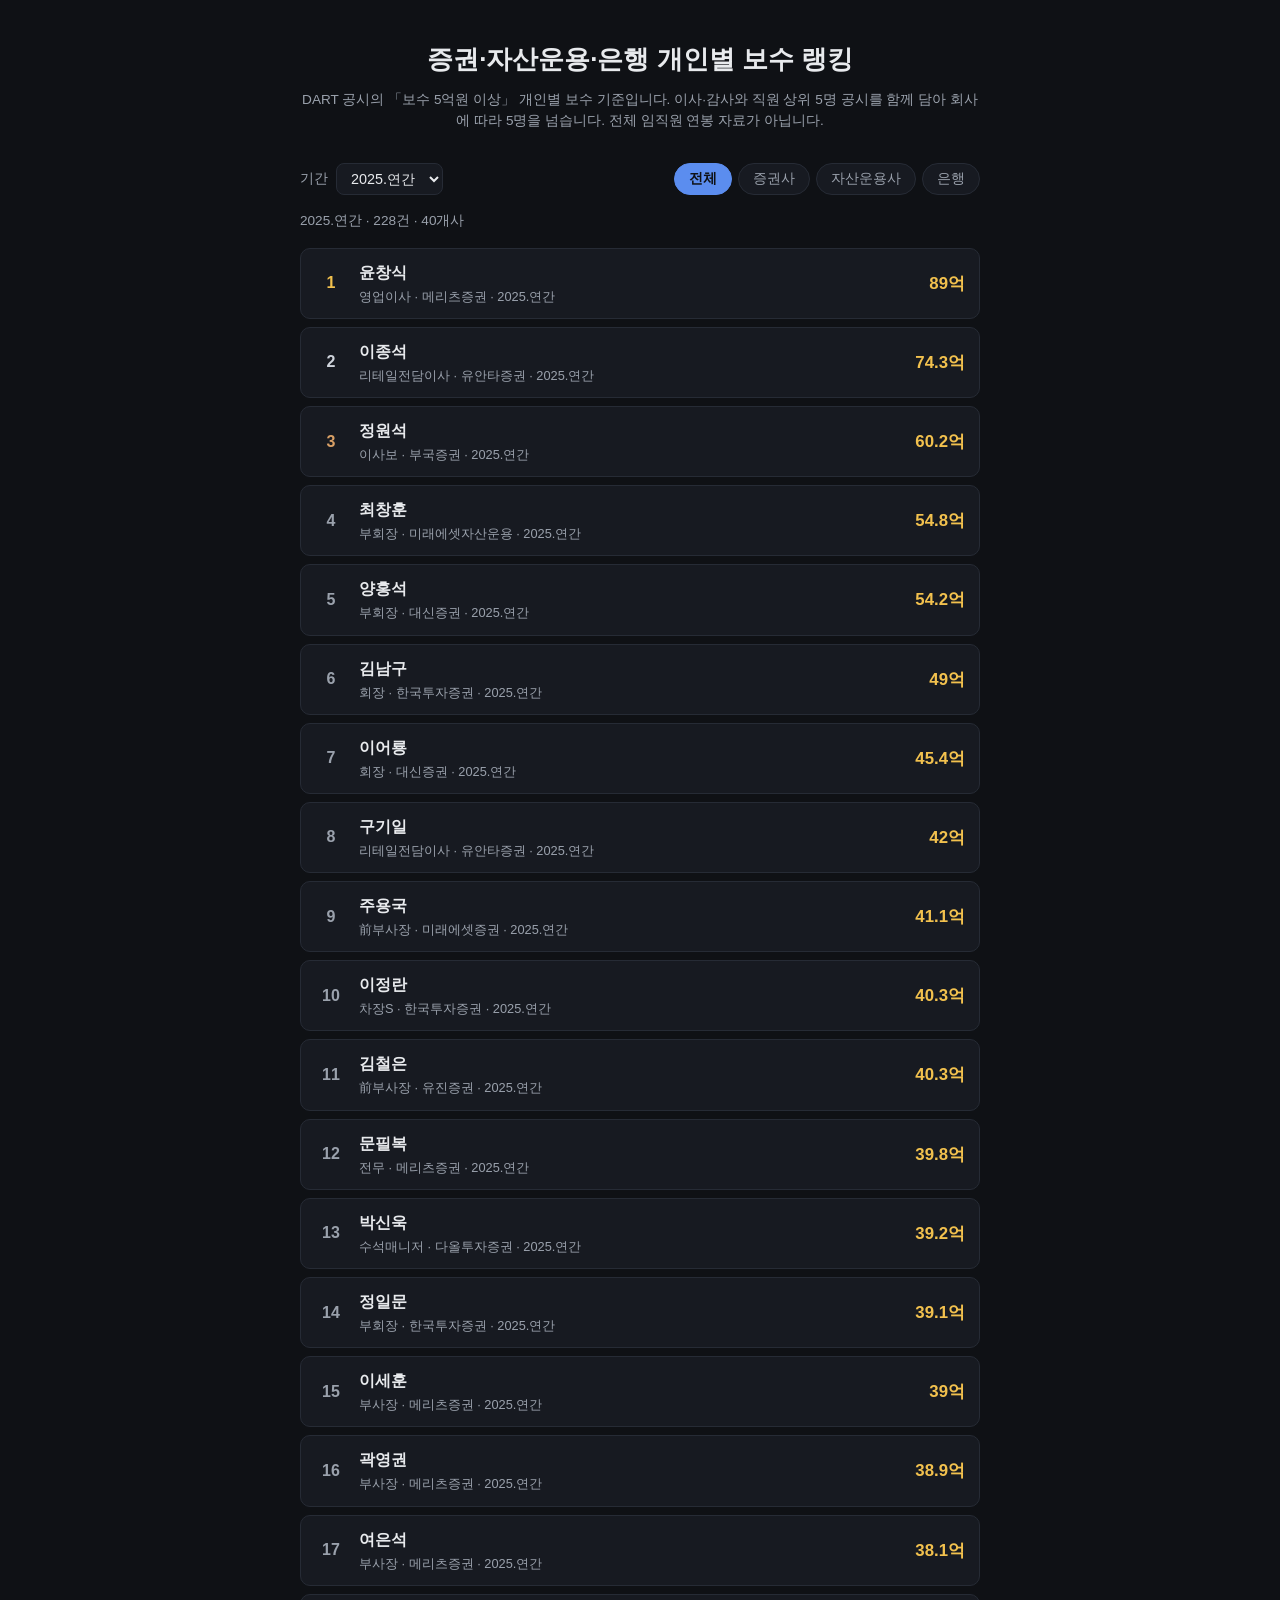
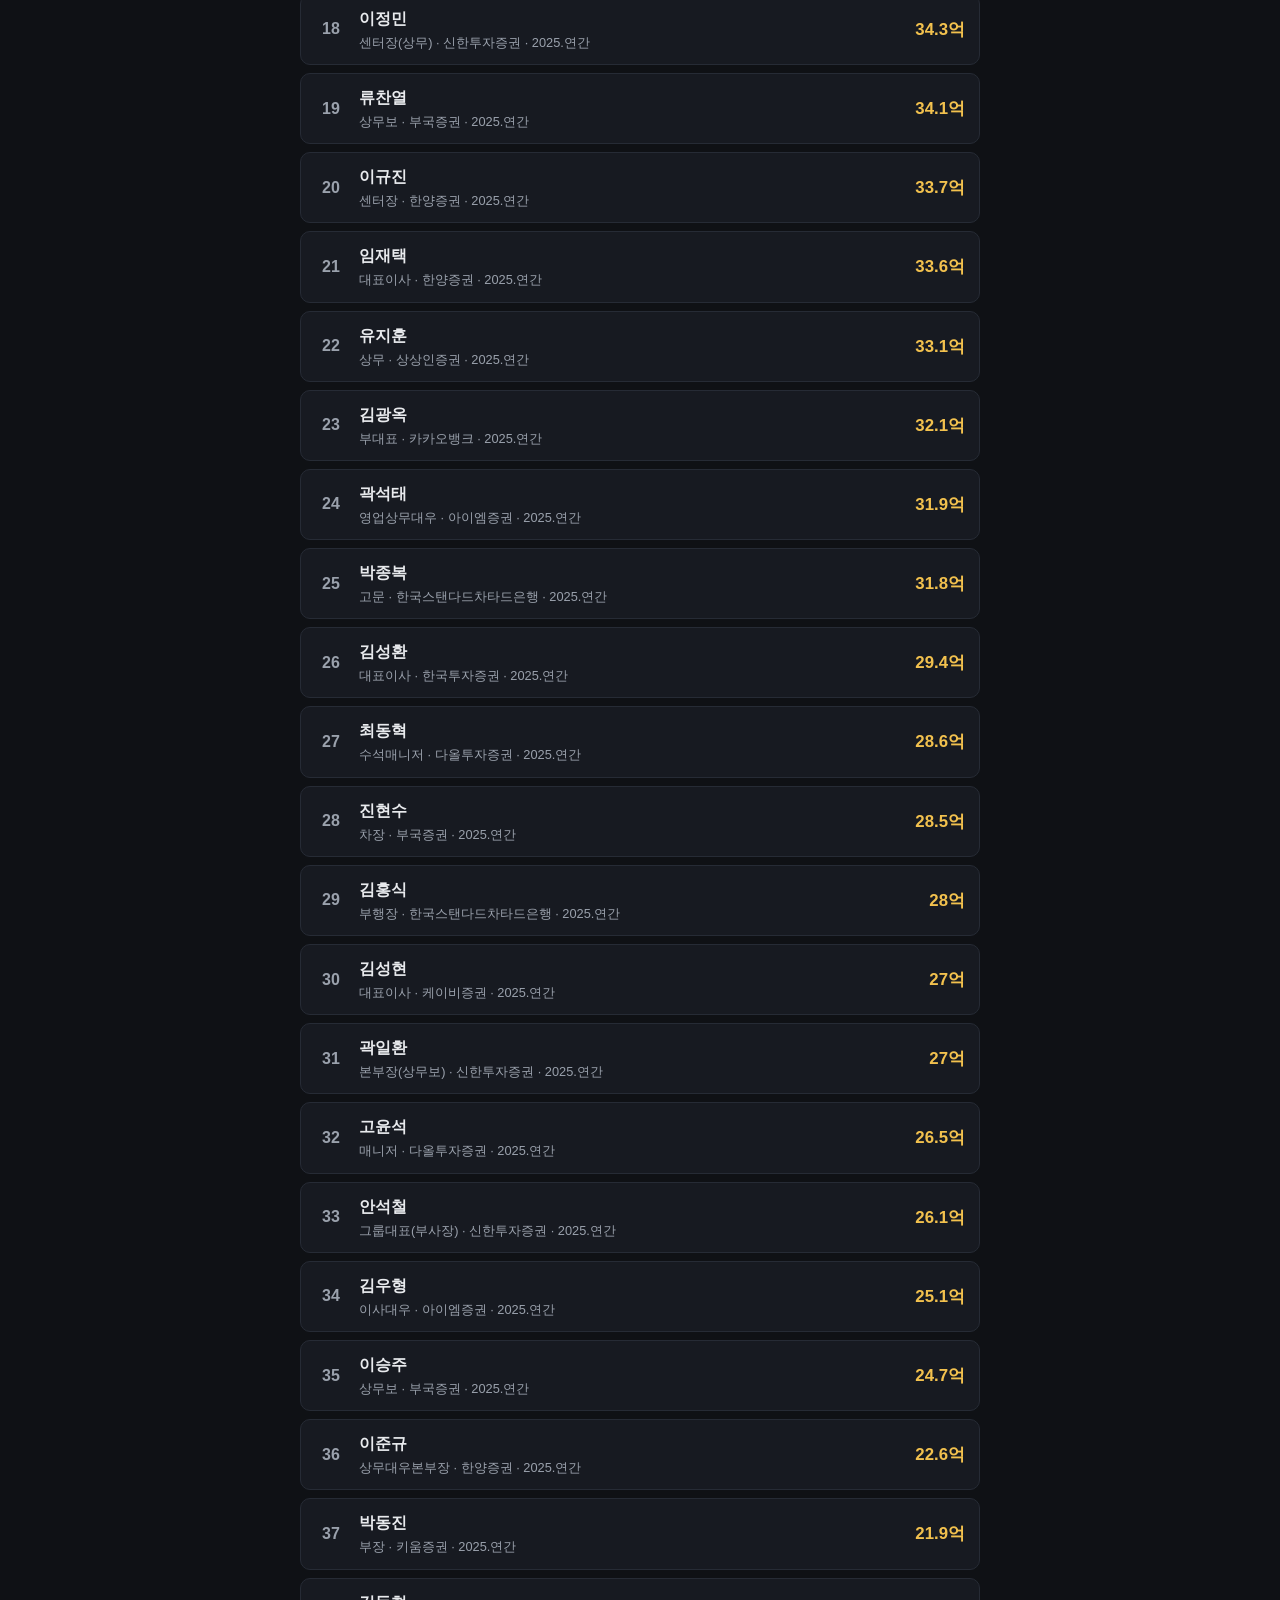
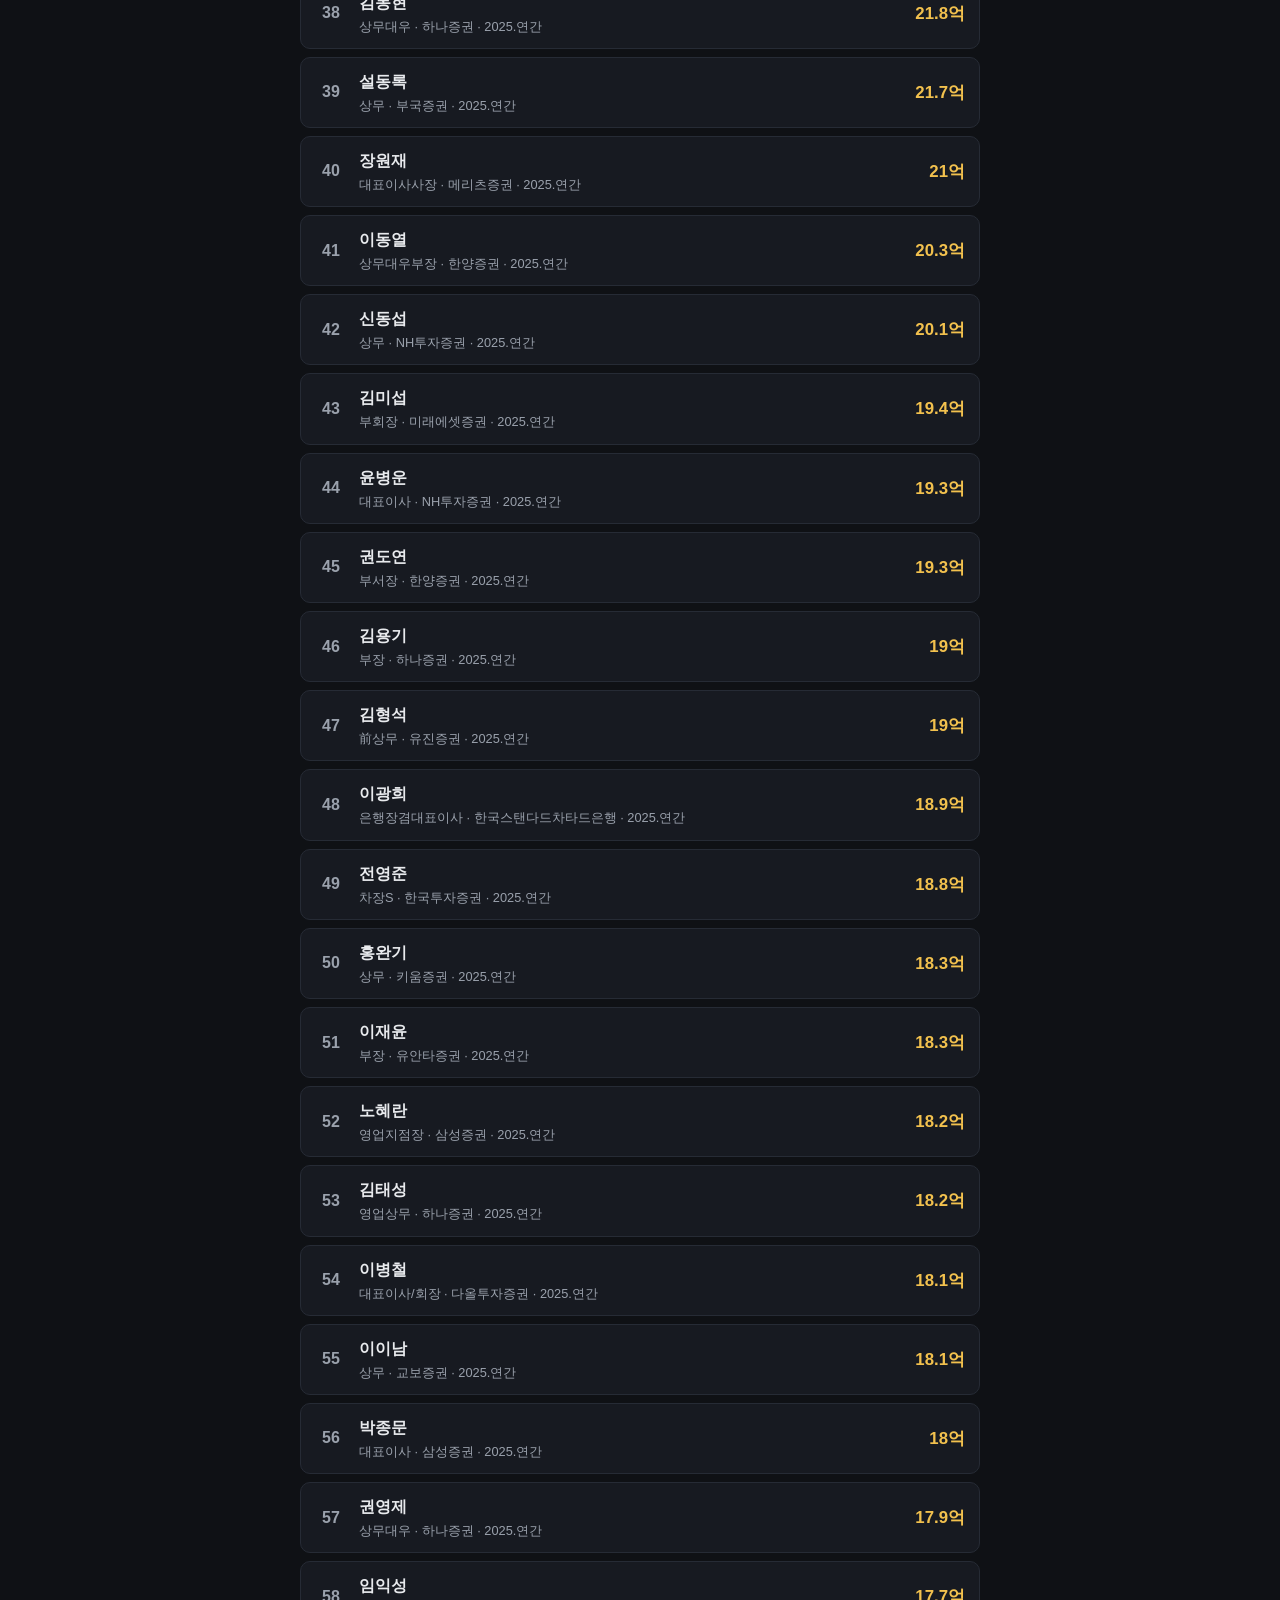
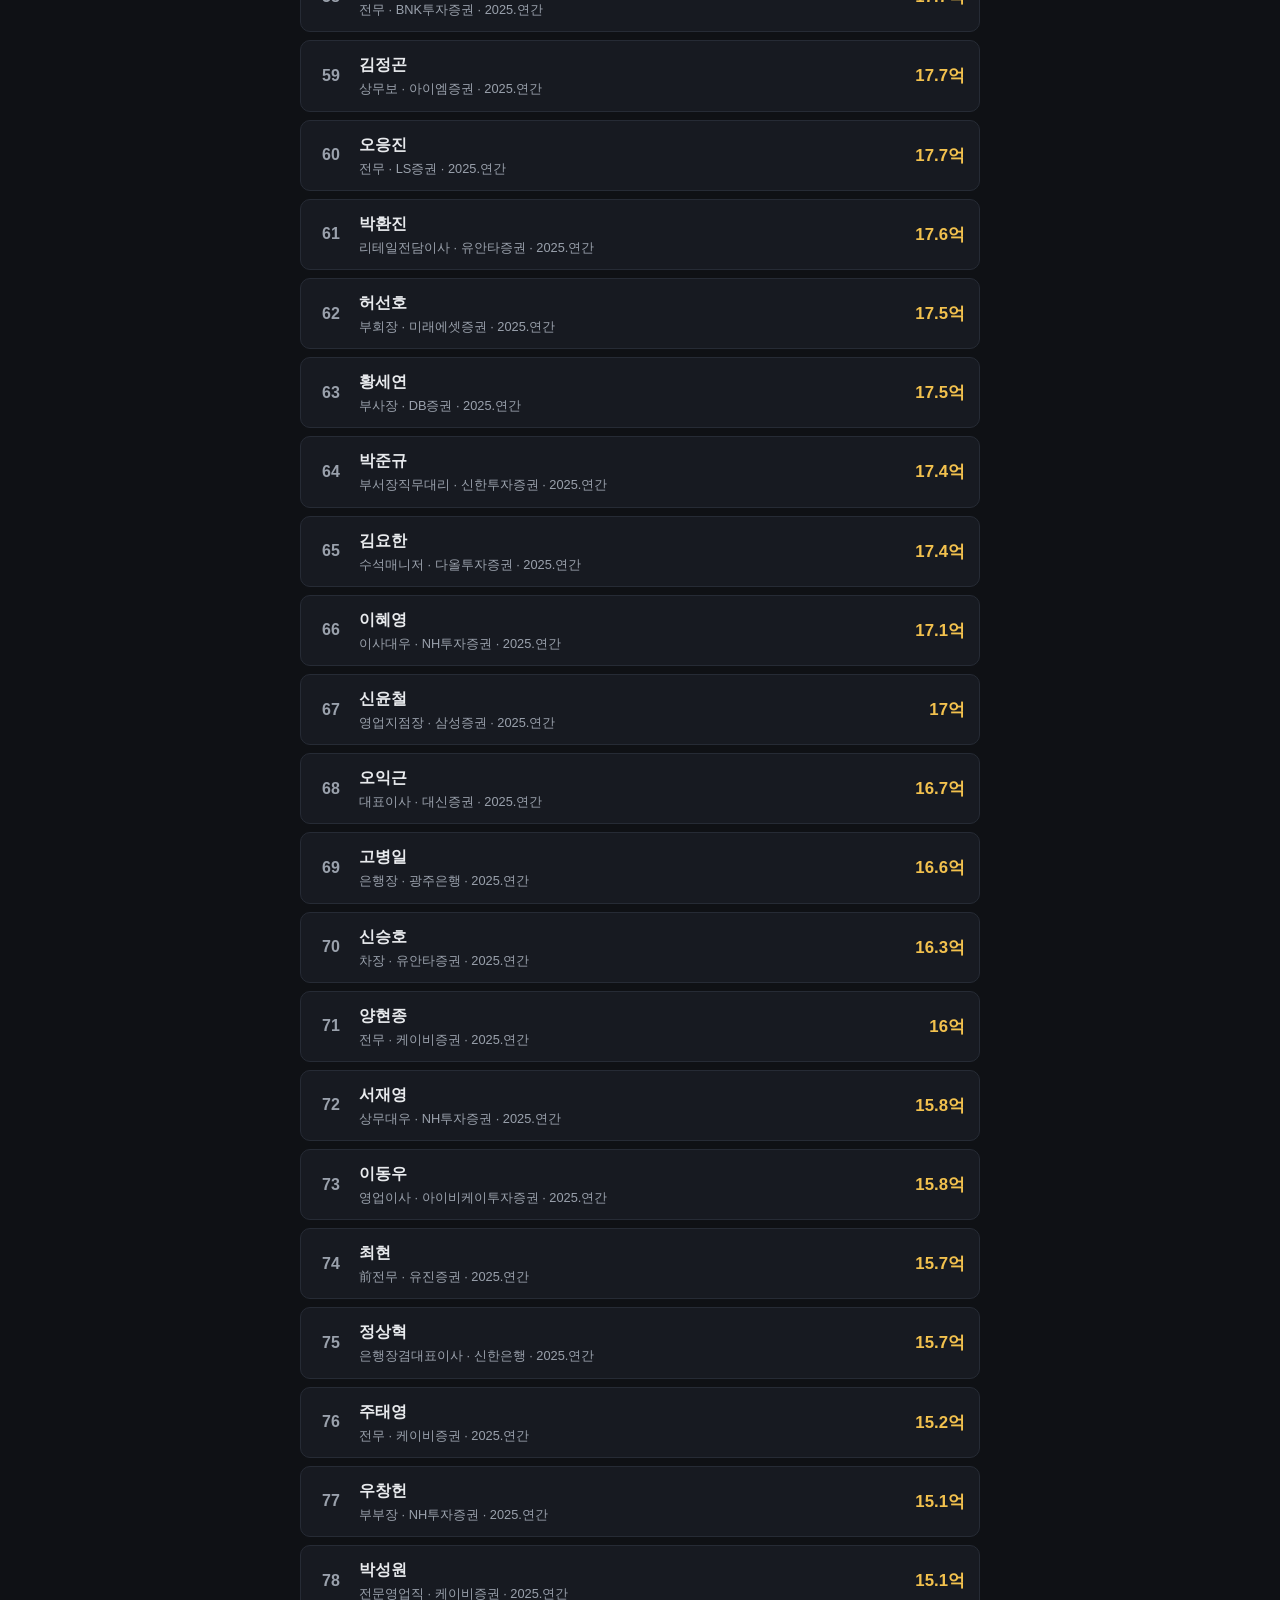
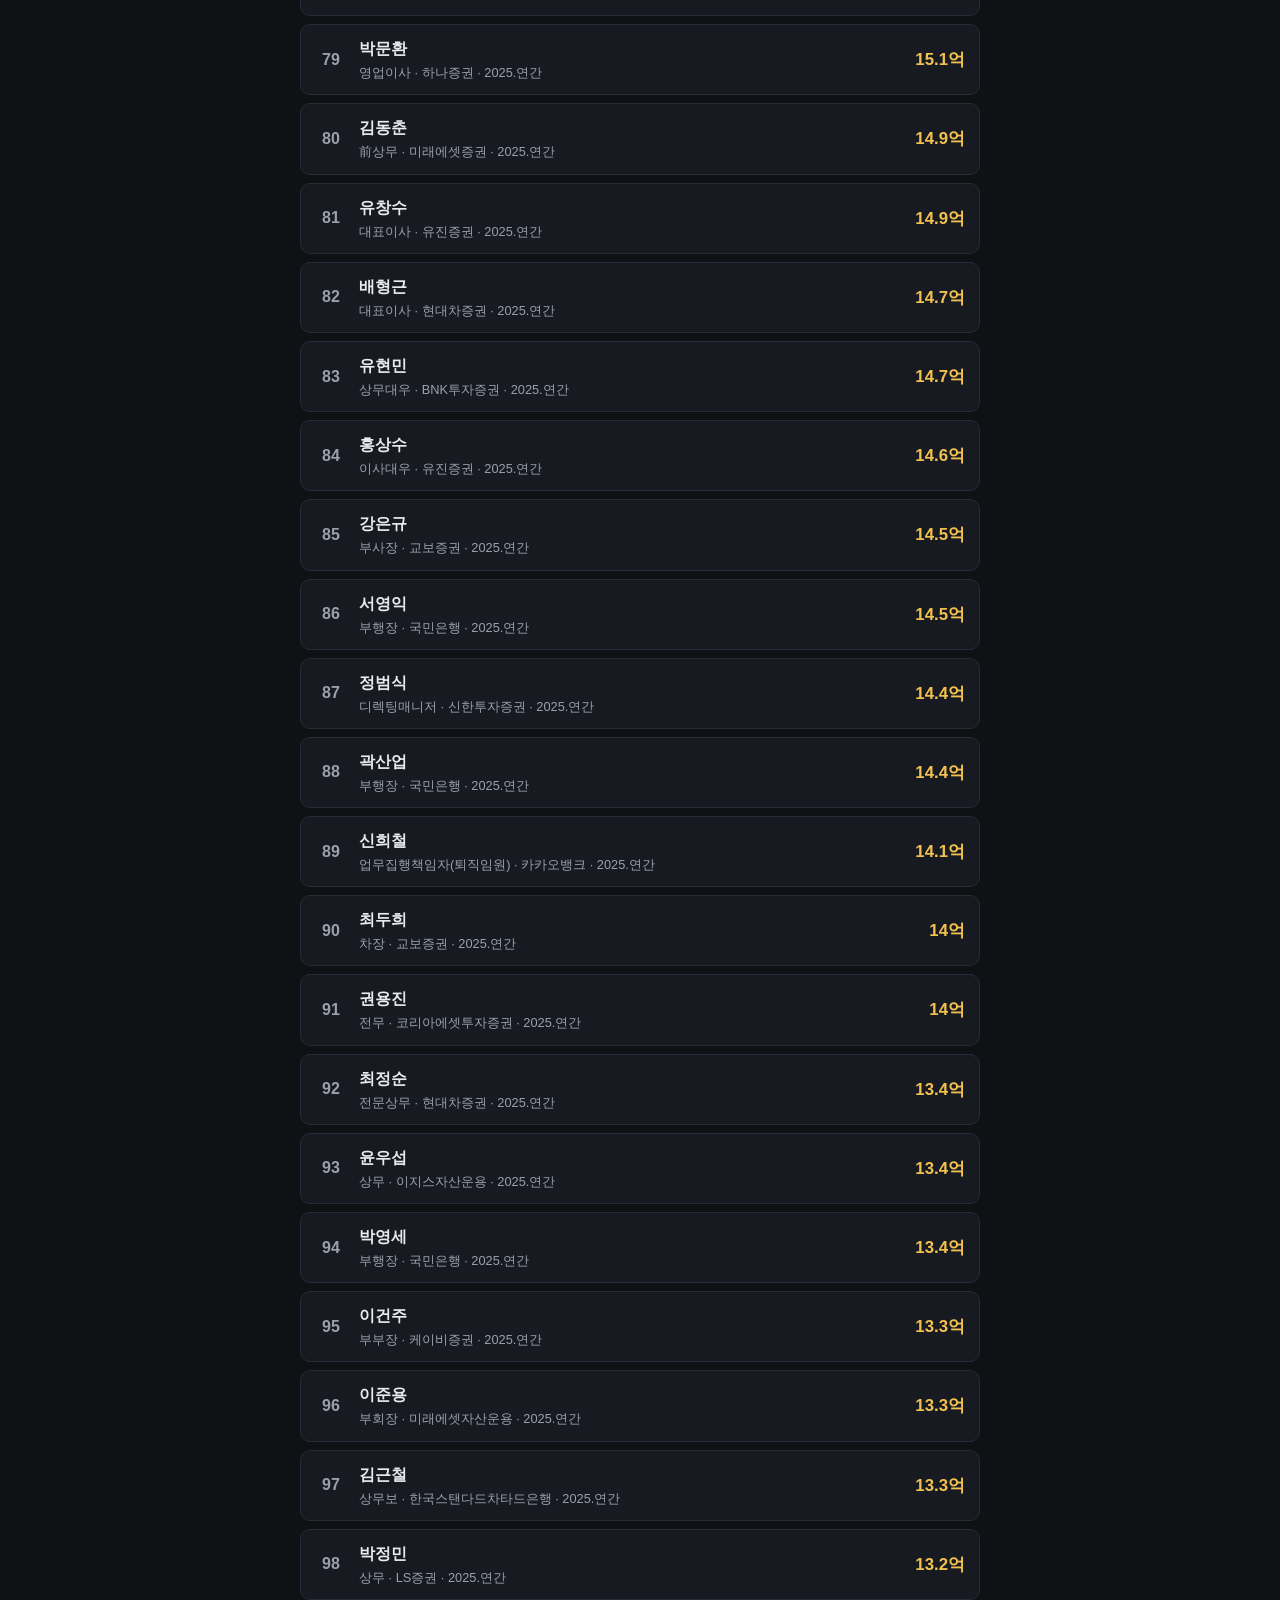
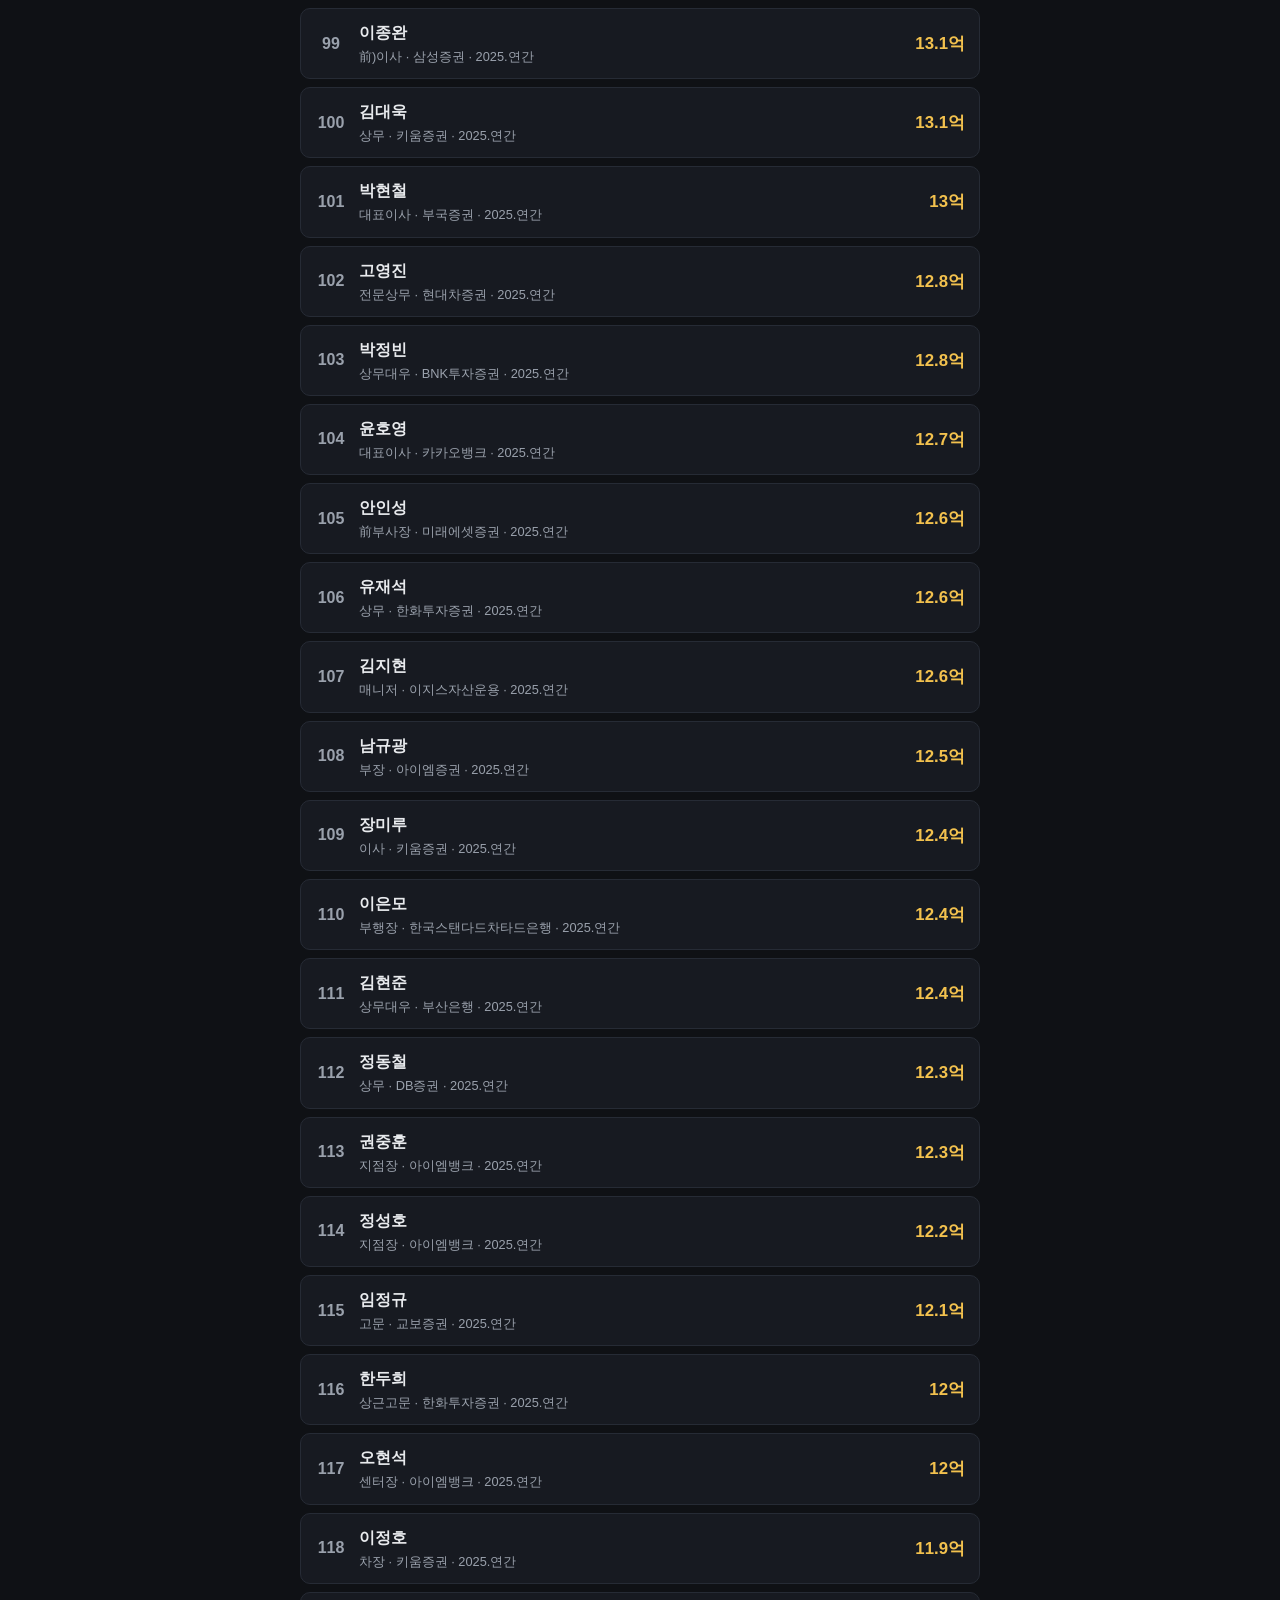
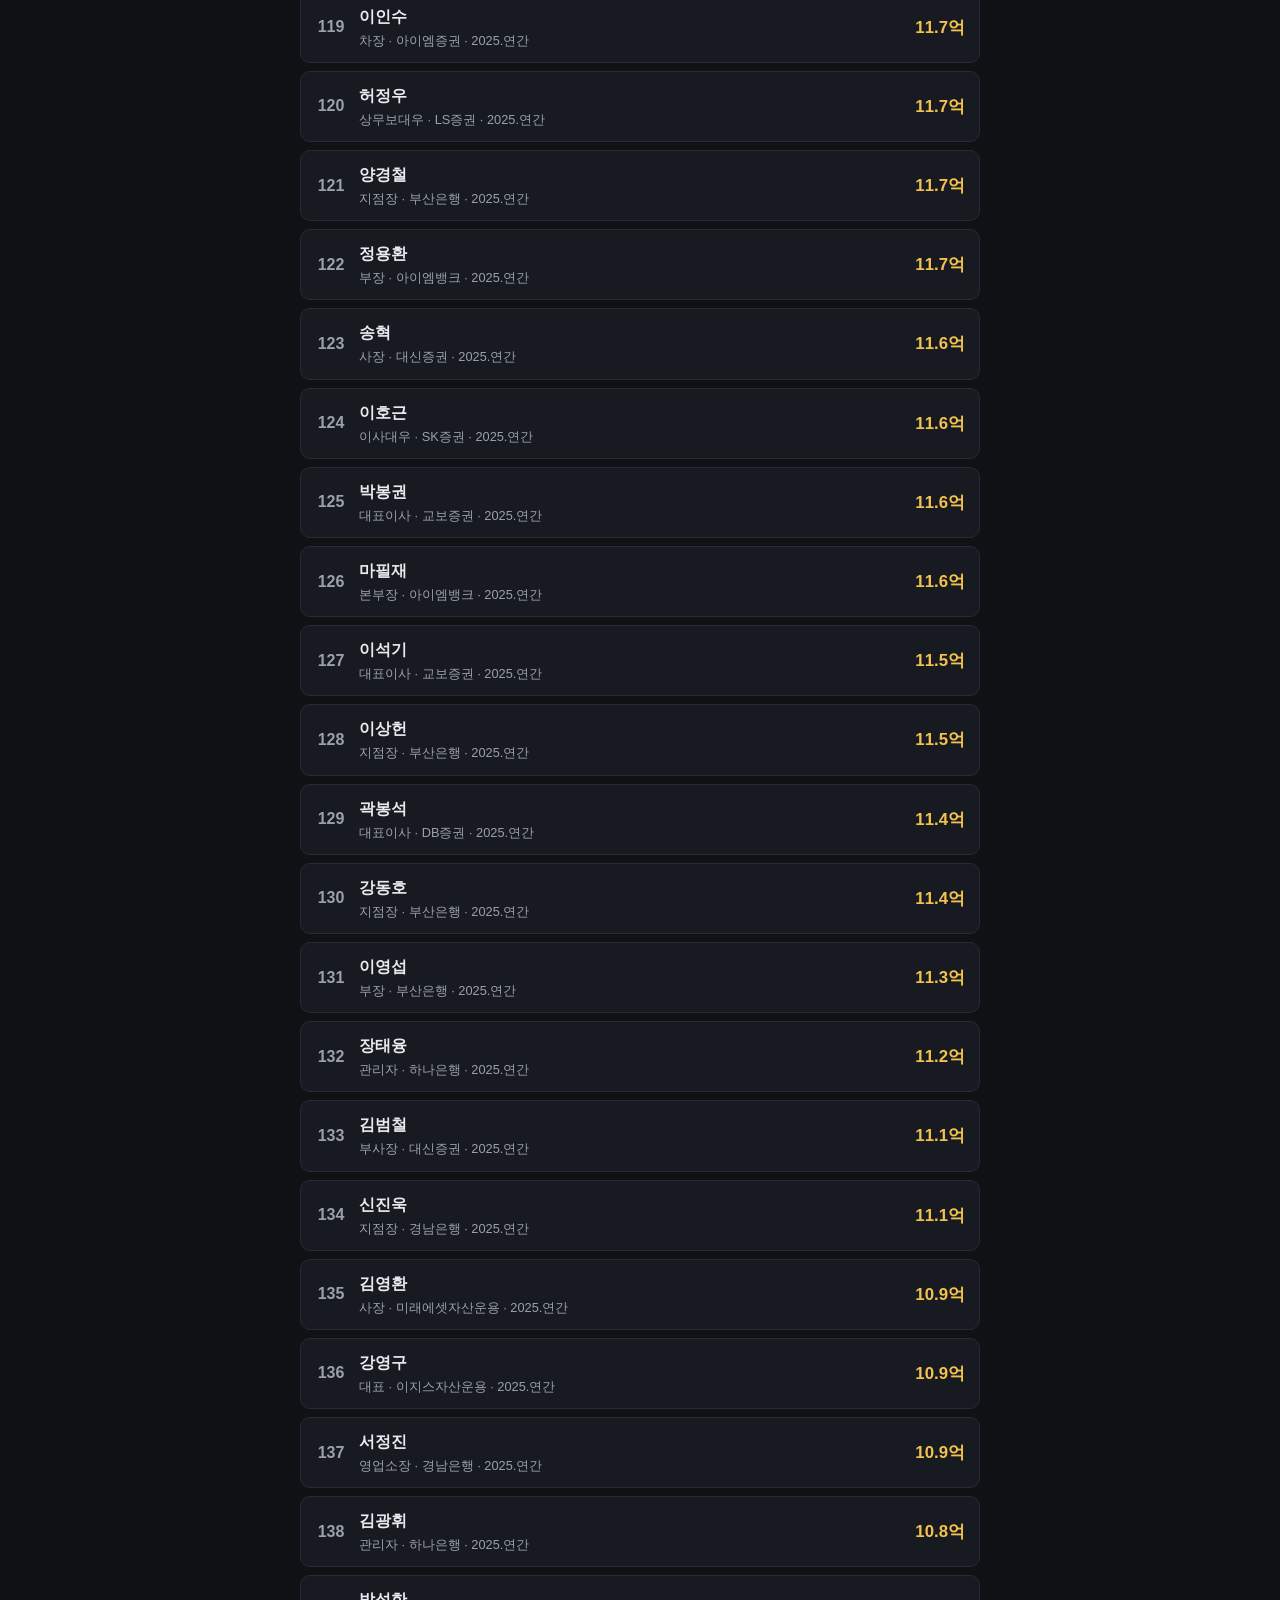
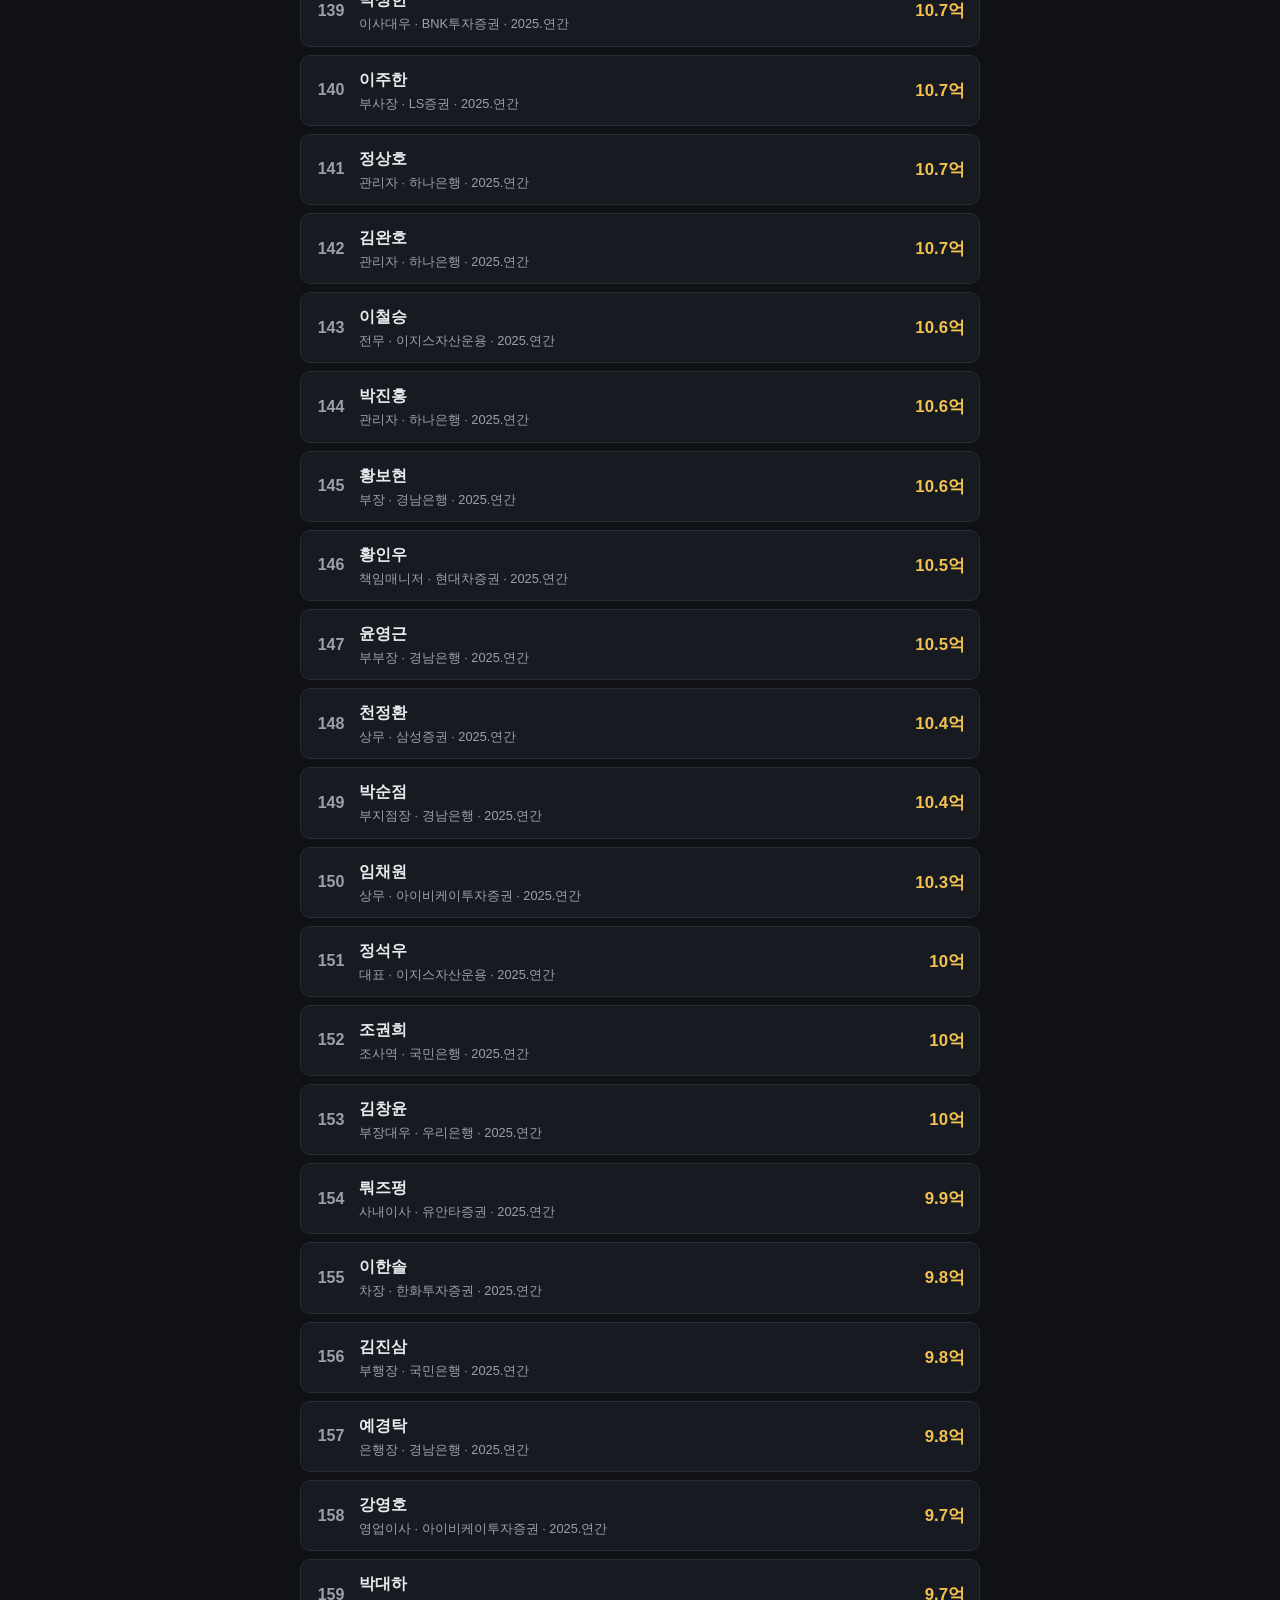
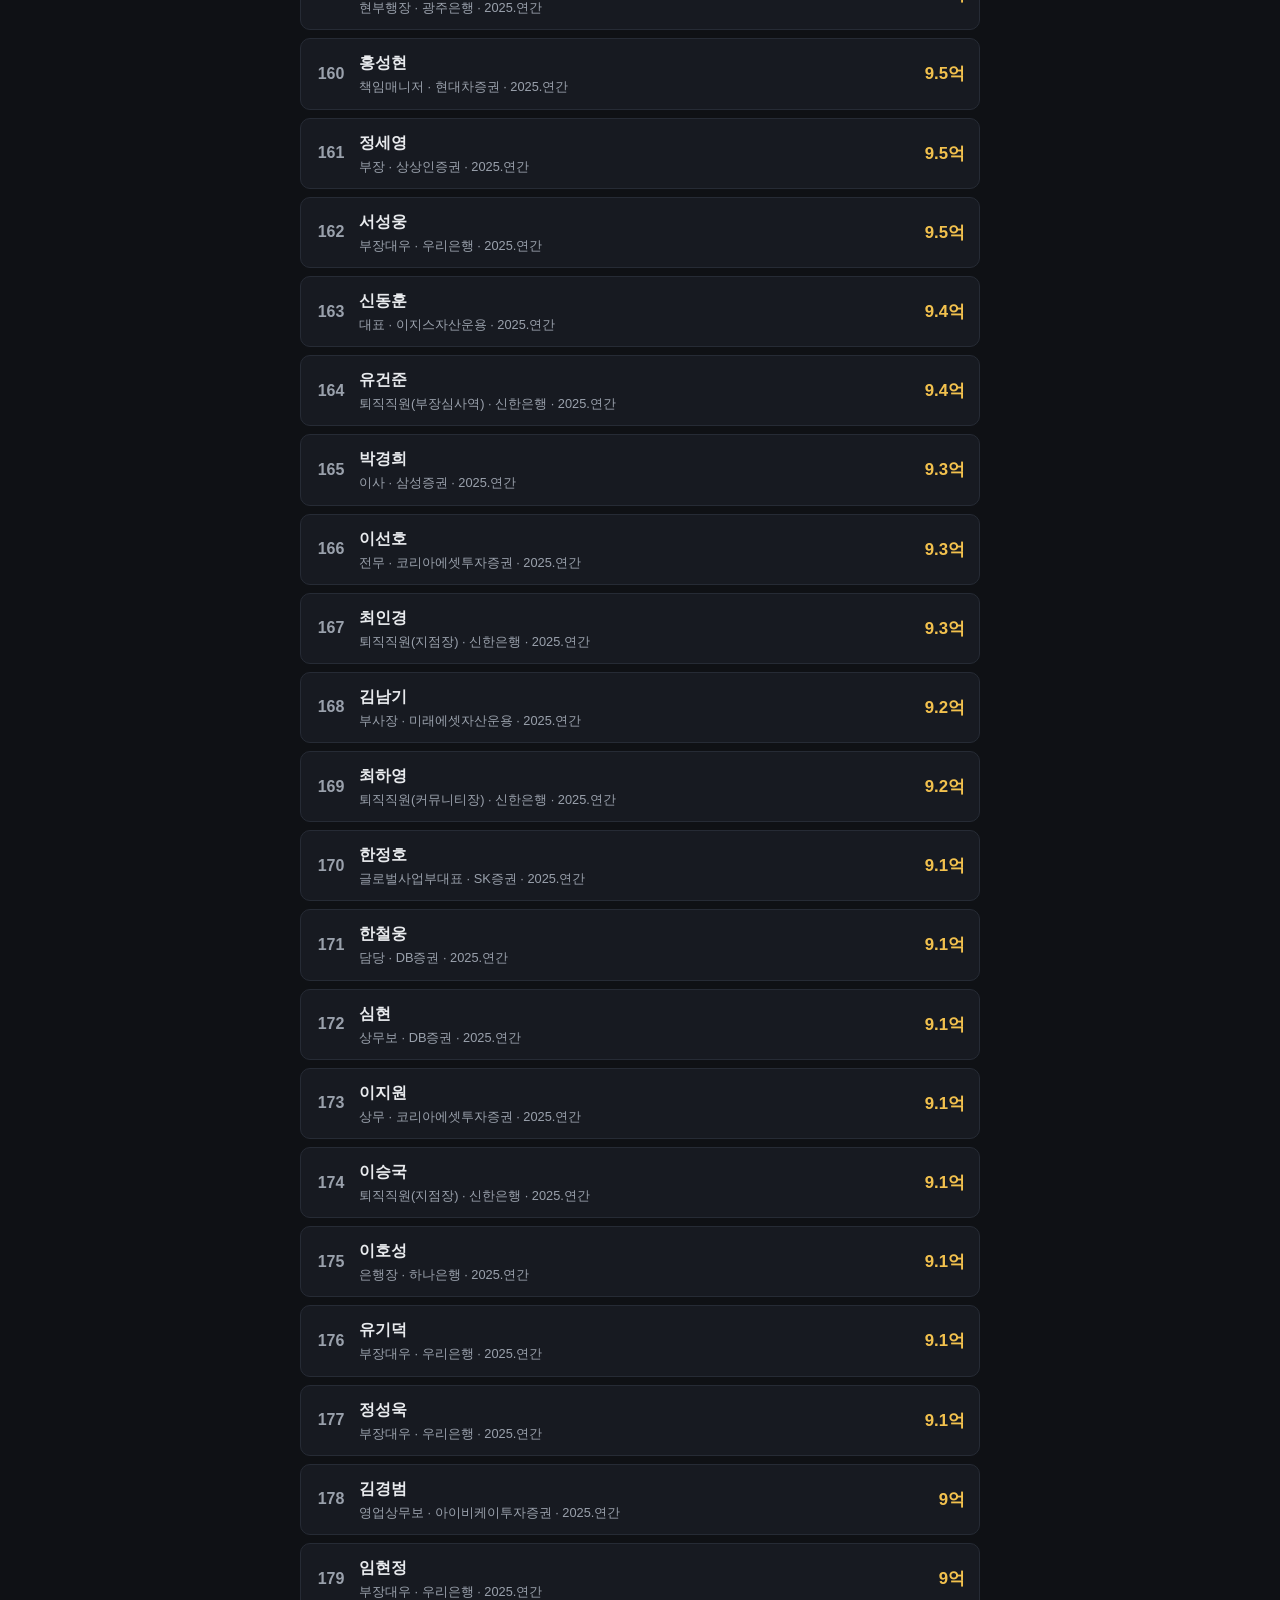
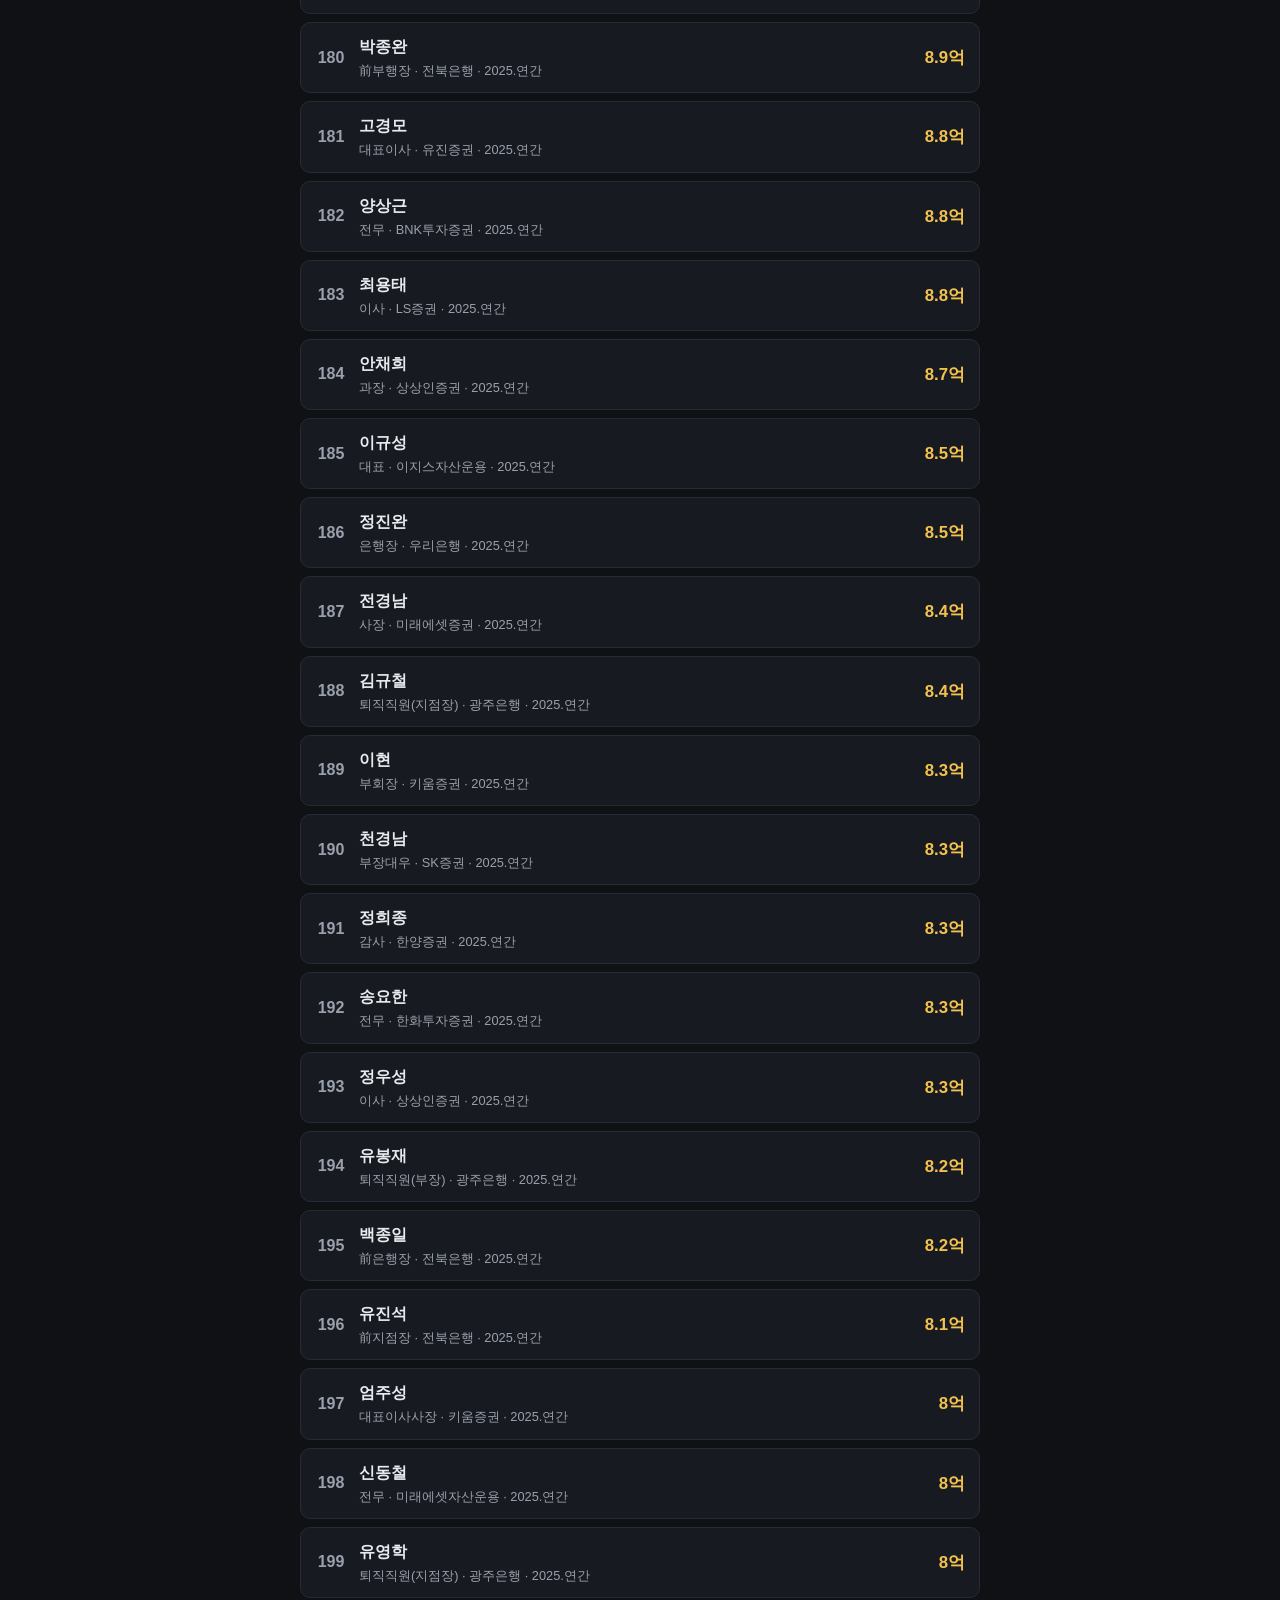
==== docs/index.html @ b0649a99 "Mirror site/ into docs/ for GitHub Pages GitHub Pages on the Free plan only serves from / or /docs, " ====
<!DOCTYPE html>
<html lang="ko">
<head>
<meta charset="UTF-8" />
<meta name="viewport" content="width=device-width, initial-scale=1.0" />
<title>증권사·자산운용사·은행 보수 랭킹</title>
<link rel="stylesheet" href="style.css" />
</head>
<body>
  <header class="hero">
    <h1>증권·자산운용·은행 개인별 보수 랭킹</h1>
    <p class="note">
      DART 공시의 「보수 5억원 이상」 개인별 보수 기준입니다. 이사·감사와 직원 상위 5명 공시를 함께 담아
      회사에 따라 5명을 넘습니다. 전체 임직원 연봉 자료가 아닙니다.
    </p>
  </header>

  <main>
    <div class="controls">
      <label class="control">
        <span>기간</span>
        <select id="periodSelect"></select>
      </label>
      <div class="control sector-tabs" id="sectorTabs">
        <button class="tab active" data-sector="전체">전체</button>
        <button class="tab" data-sector="증권사">증권사</button>
        <button class="tab" data-sector="자산운용사">자산운용사</button>
        <button class="tab" data-sector="은행">은행</button>
      </div>
    </div>

    <div class="summary" id="summary"></div>

    <ol class="ranking" id="ranking"></ol>
  </main>

  <footer>
    <p>자료: OpenDART(금융감독원 전자공시시스템) · 5억원 이상 공시 기준</p>
  </footer>

  <script src="data.js"></script>
  <script src="app.js"></script>
</body>
</html>
---- docs/style.css ----
:root {
  --bg: #0f1115;
  --card: #171a21;
  --border: #262b35;
  --text: #e8eaed;
  --muted: #9aa1ac;
  --accent: #f2c14e;
  --accent-2: #5b8def;
}

* { box-sizing: border-box; }

body {
  margin: 0;
  background: var(--bg);
  color: var(--text);
  font-family: -apple-system, BlinkMacSystemFont, "Segoe UI", "Malgun Gothic", sans-serif;
  line-height: 1.5;
}

.hero {
  max-width: 720px;
  margin: 0 auto;
  padding: 40px 20px 12px;
  text-align: center;
}

.hero h1 {
  font-size: 1.6rem;
  margin: 0 0 12px;
}

.hero .note {
  font-size: 0.85rem;
  color: var(--muted);
  margin: 0;
}

main {
  max-width: 720px;
  margin: 0 auto;
  padding: 20px;
}

.controls {
  display: flex;
  flex-wrap: wrap;
  gap: 12px;
  align-items: center;
  justify-content: space-between;
  margin-bottom: 16px;
}

.control {
  display: flex;
  align-items: center;
  gap: 8px;
  font-size: 0.85rem;
  color: var(--muted);
}

select {
  background: var(--card);
  color: var(--text);
  border: 1px solid var(--border);
  border-radius: 8px;
  padding: 6px 10px;
  font-size: 0.9rem;
}

.sector-tabs {
  display: flex;
  gap: 6px;
}

.tab {
  background: var(--card);
  color: var(--muted);
  border: 1px solid var(--border);
  border-radius: 999px;
  padding: 6px 14px;
  font-size: 0.85rem;
  cursor: pointer;
}

.tab.active {
  background: var(--accent-2);
  color: #0f1115;
  border-color: var(--accent-2);
  font-weight: 600;
}

.summary {
  font-size: 0.85rem;
  color: var(--muted);
  margin-bottom: 16px;
}

.ranking {
  list-style: none;
  margin: 0;
  padding: 0;
  display: flex;
  flex-direction: column;
  gap: 8px;
}

.row {
  display: grid;
  grid-template-columns: 32px 1fr auto;
  align-items: center;
  gap: 12px;
  background: var(--card);
  border: 1px solid var(--border);
  border-radius: 10px;
  padding: 12px 14px;
}

.rank {
  font-weight: 700;
  color: var(--muted);
  text-align: center;
}

.row:nth-child(1) .rank { color: var(--accent); }
.row:nth-child(2) .rank { color: #cfd4dc; }
.row:nth-child(3) .rank { color: #d9a066; }

.who .name {
  font-weight: 600;
  font-size: 1rem;
}

.who .meta {
  font-size: 0.8rem;
  color: var(--muted);
  margin-top: 2px;
}

.amount {
  font-weight: 700;
  font-size: 1.05rem;
  color: var(--accent);
  white-space: nowrap;
}

footer {
  text-align: center;
  color: var(--muted);
  font-size: 0.8rem;
  padding: 30px 20px 50px;
}

.empty {
  text-align: center;
  color: var(--muted);
  padding: 40px 0;
}
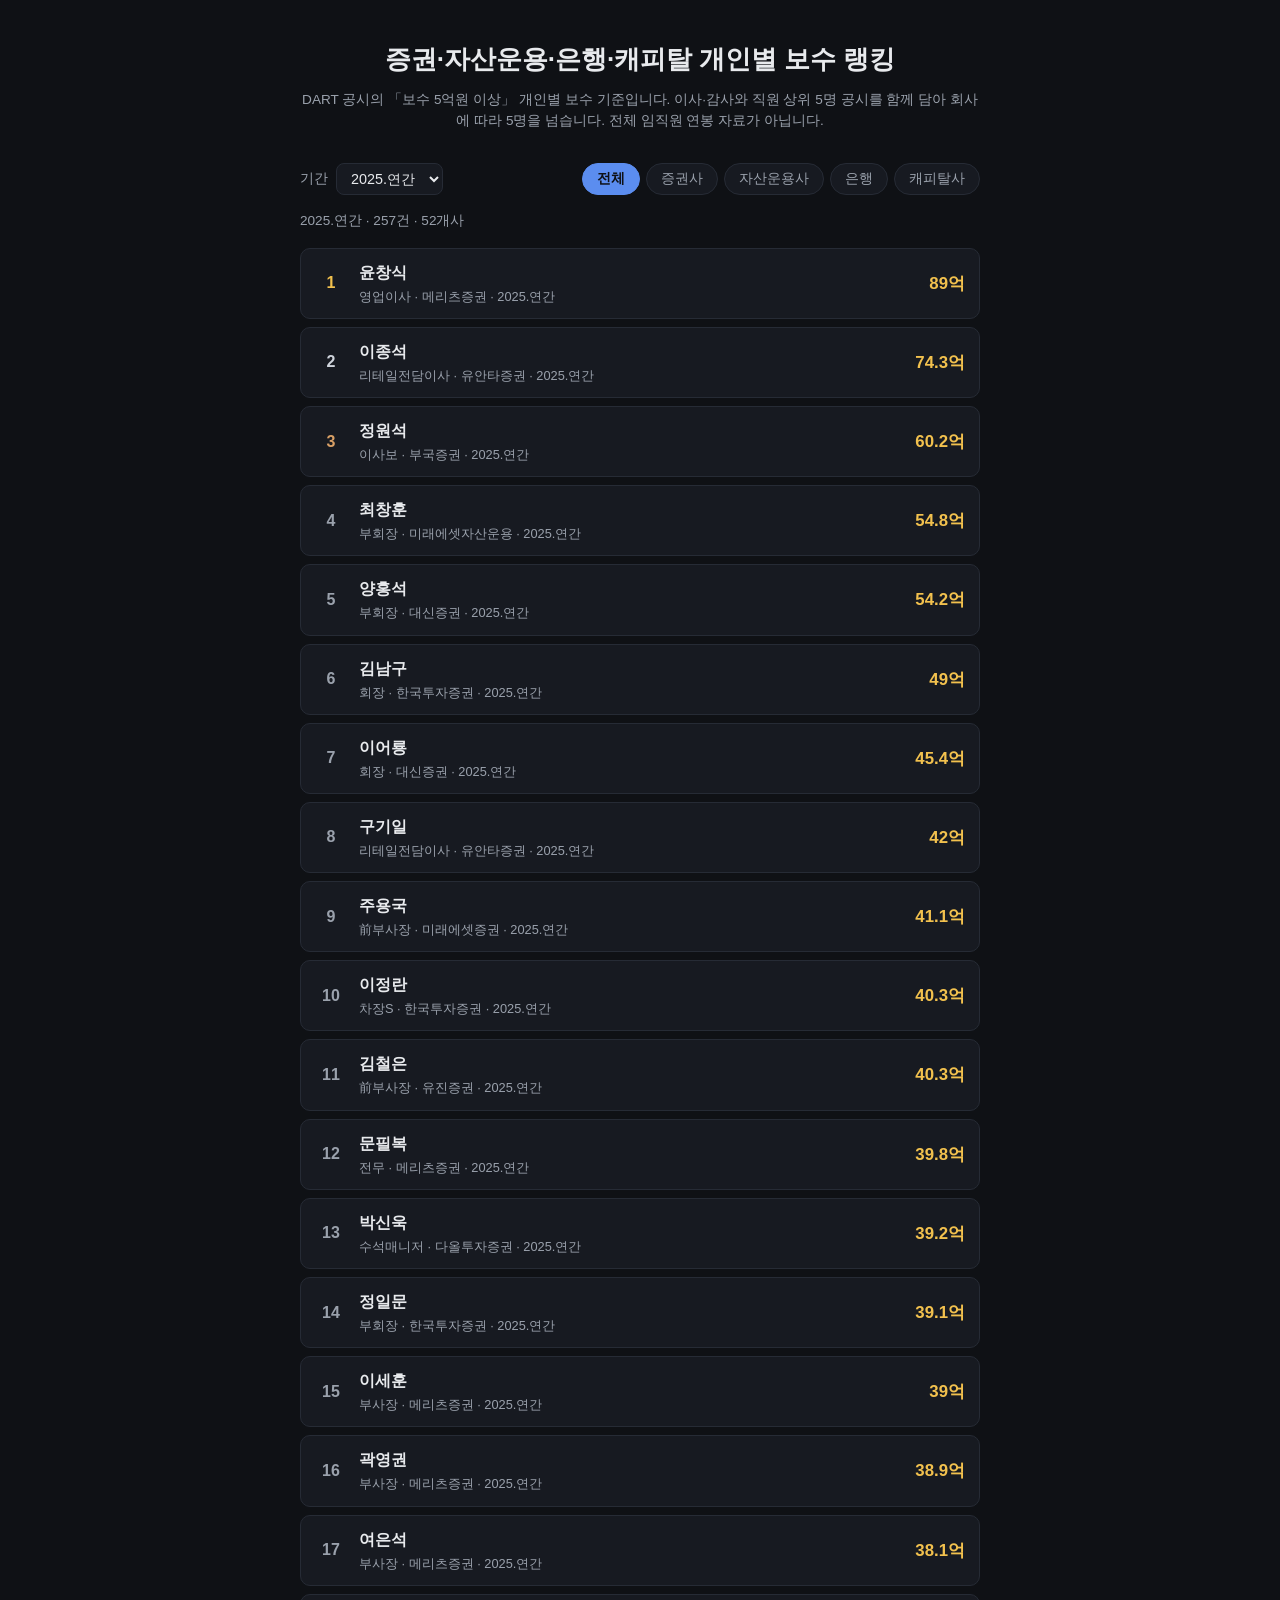
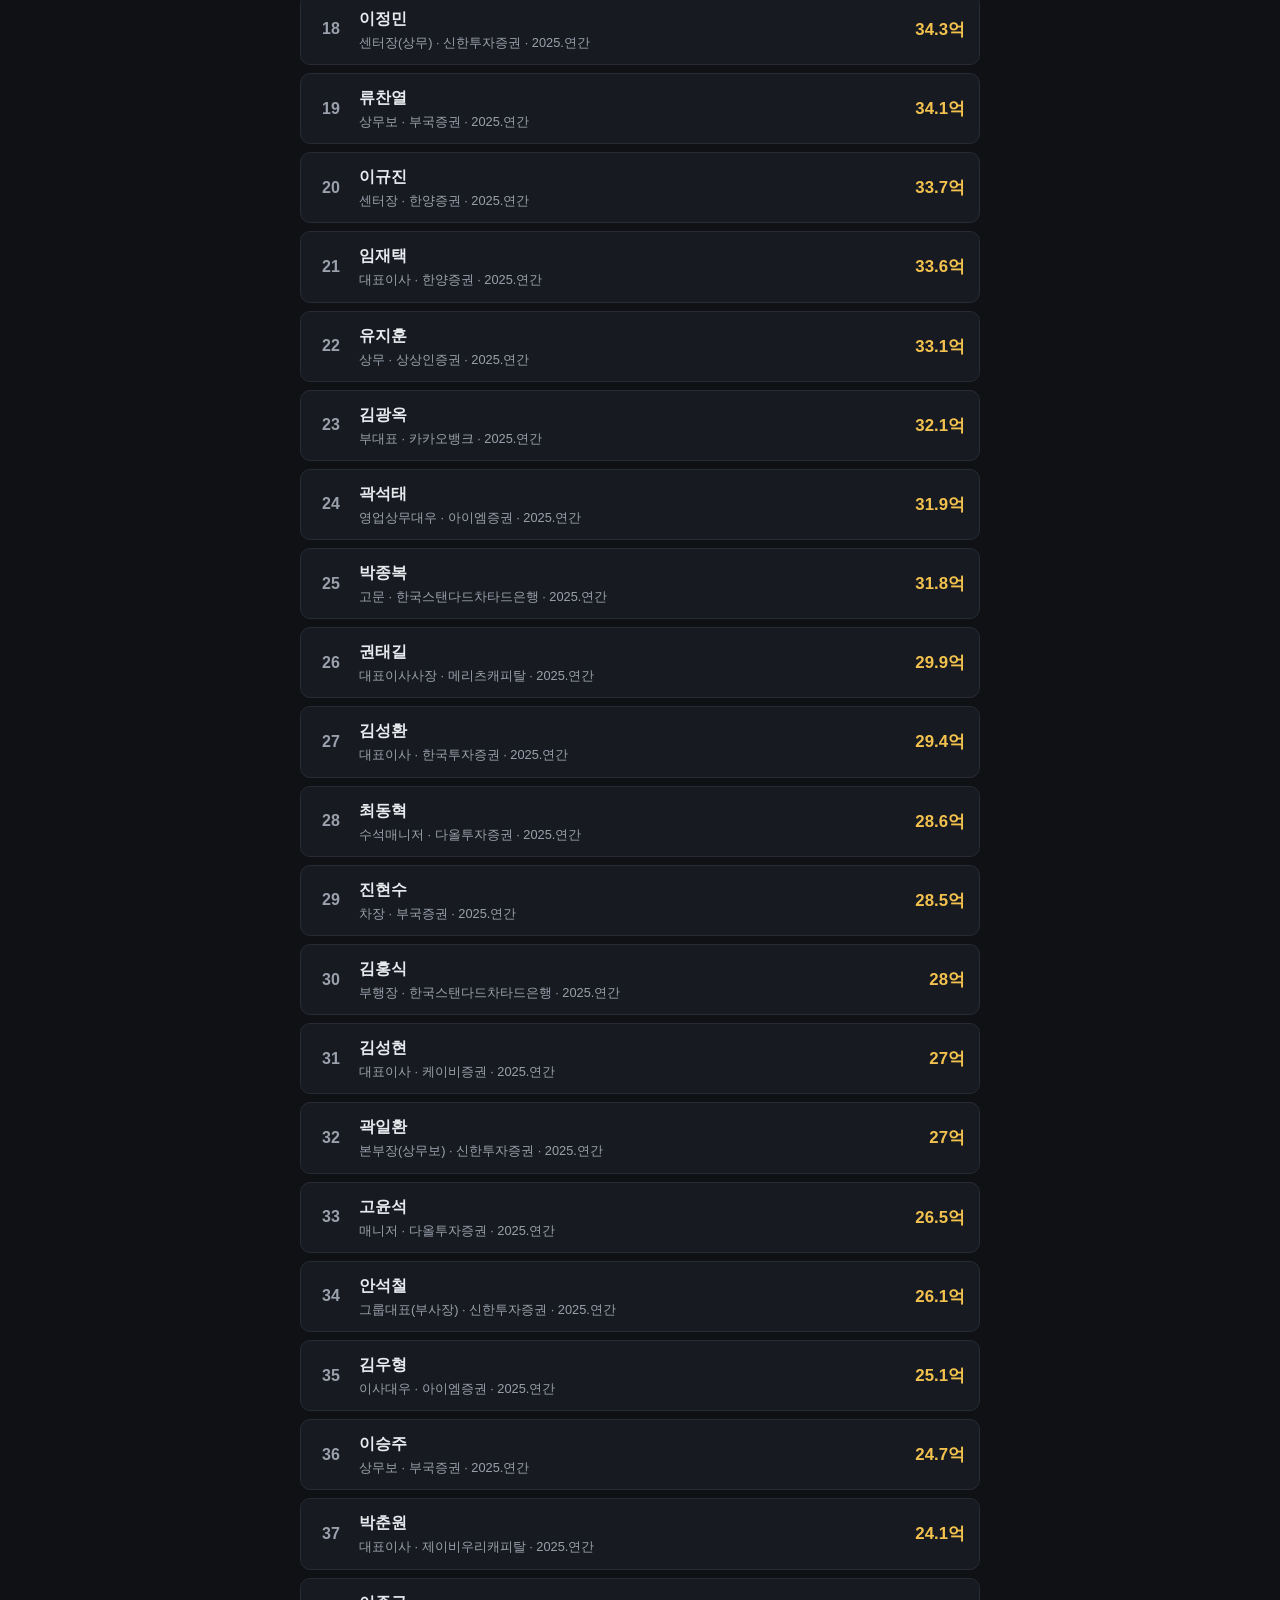
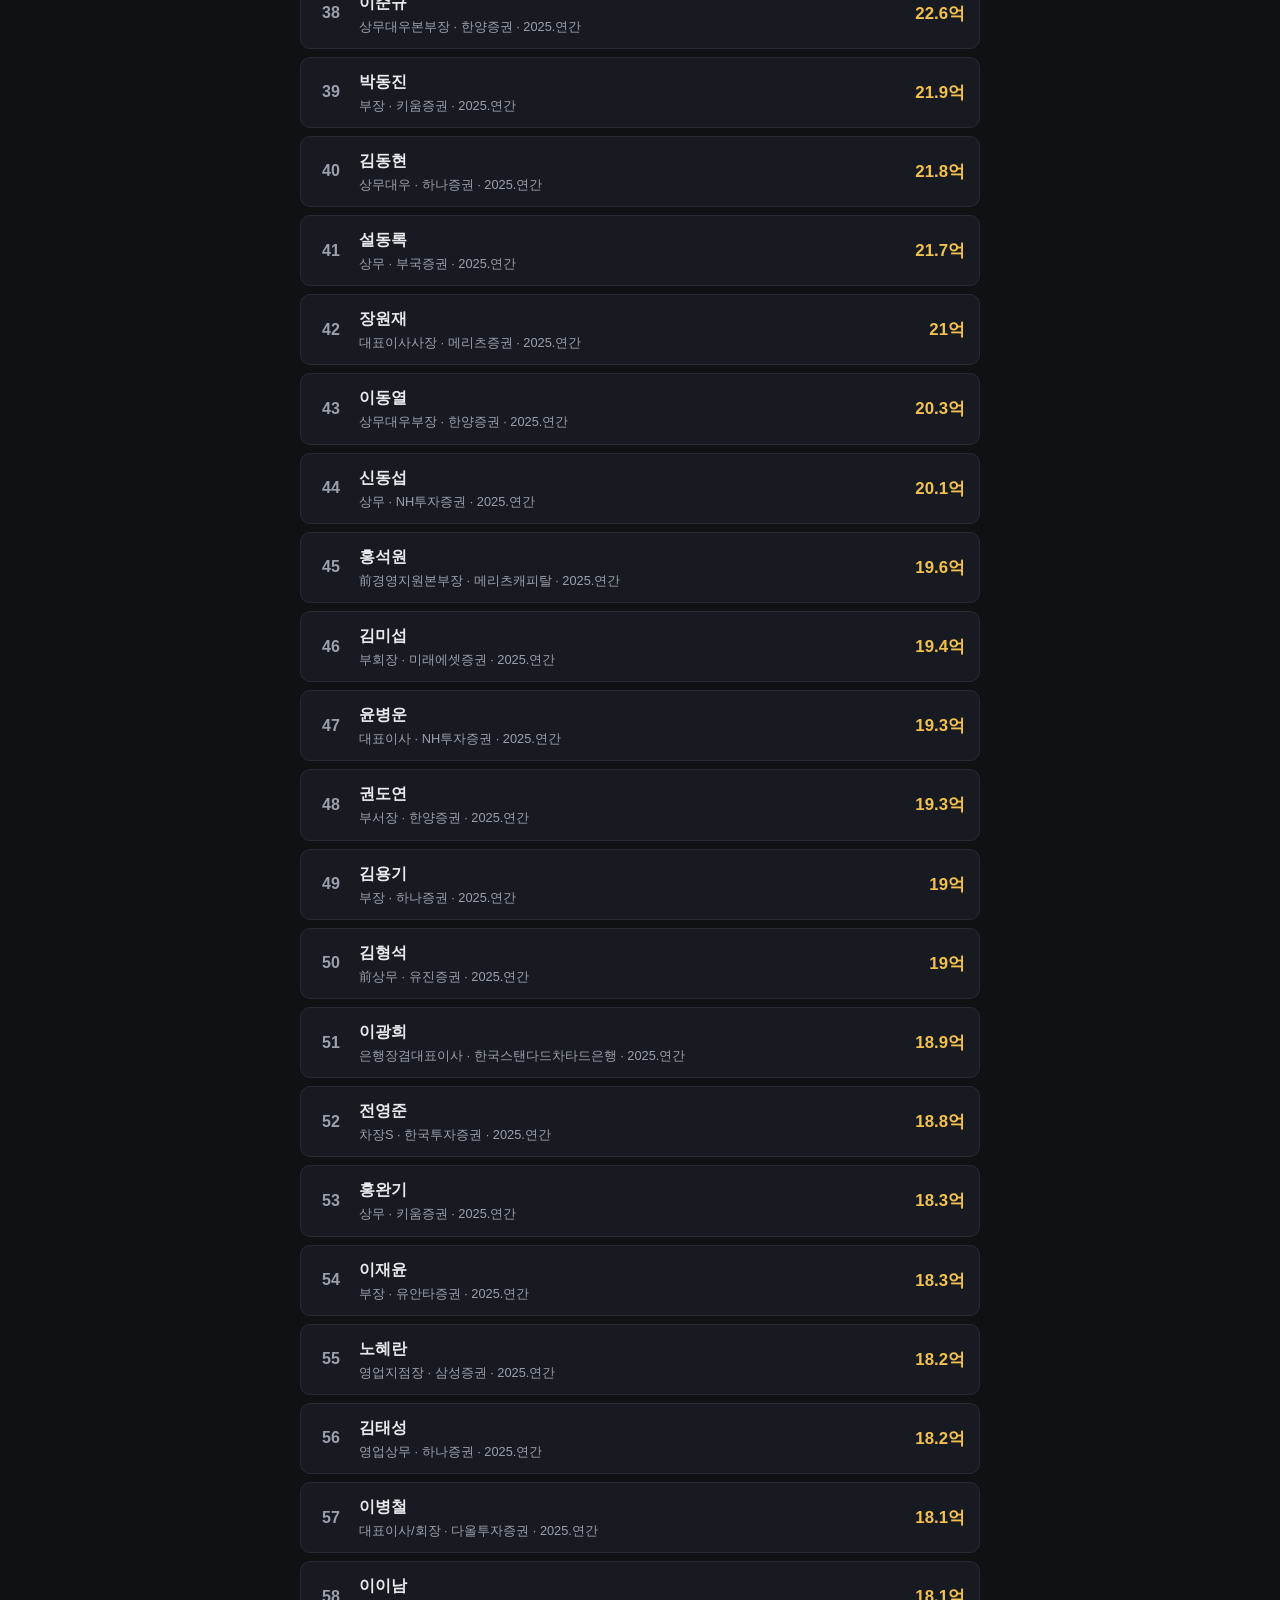
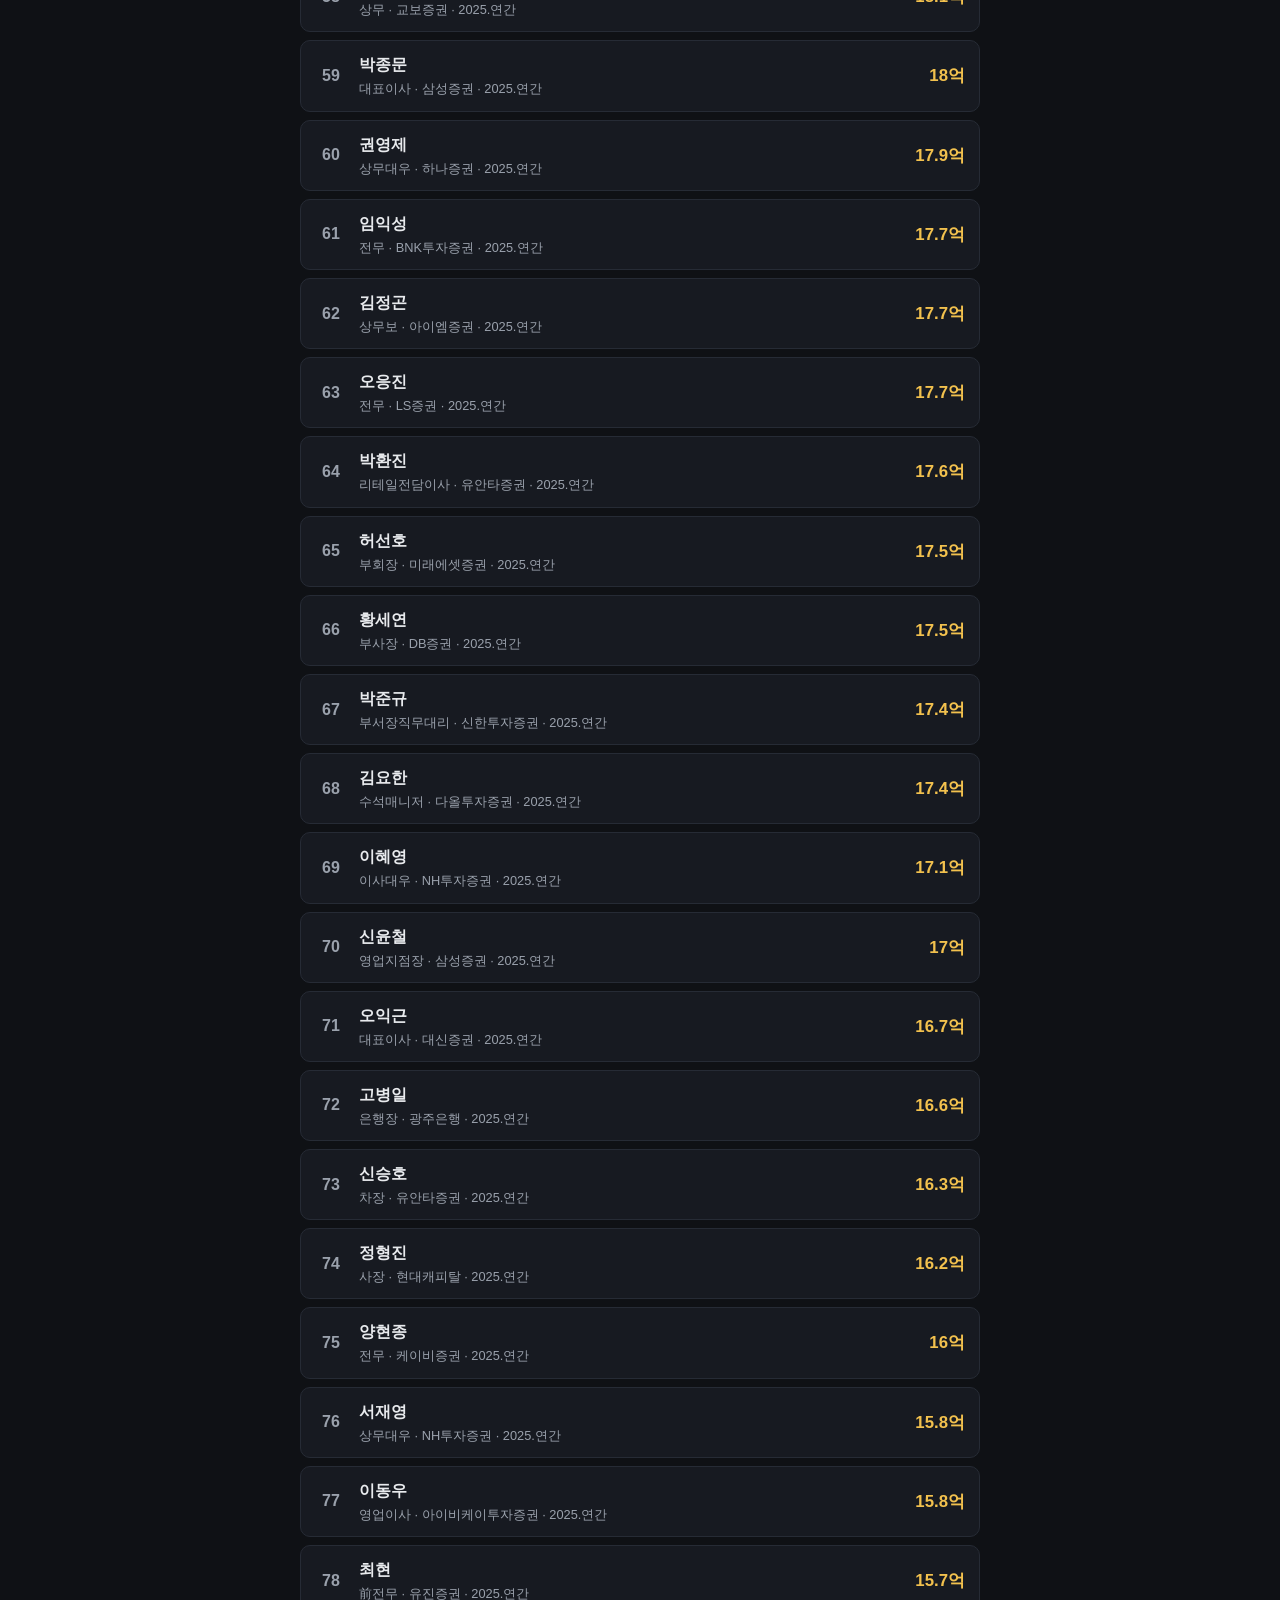
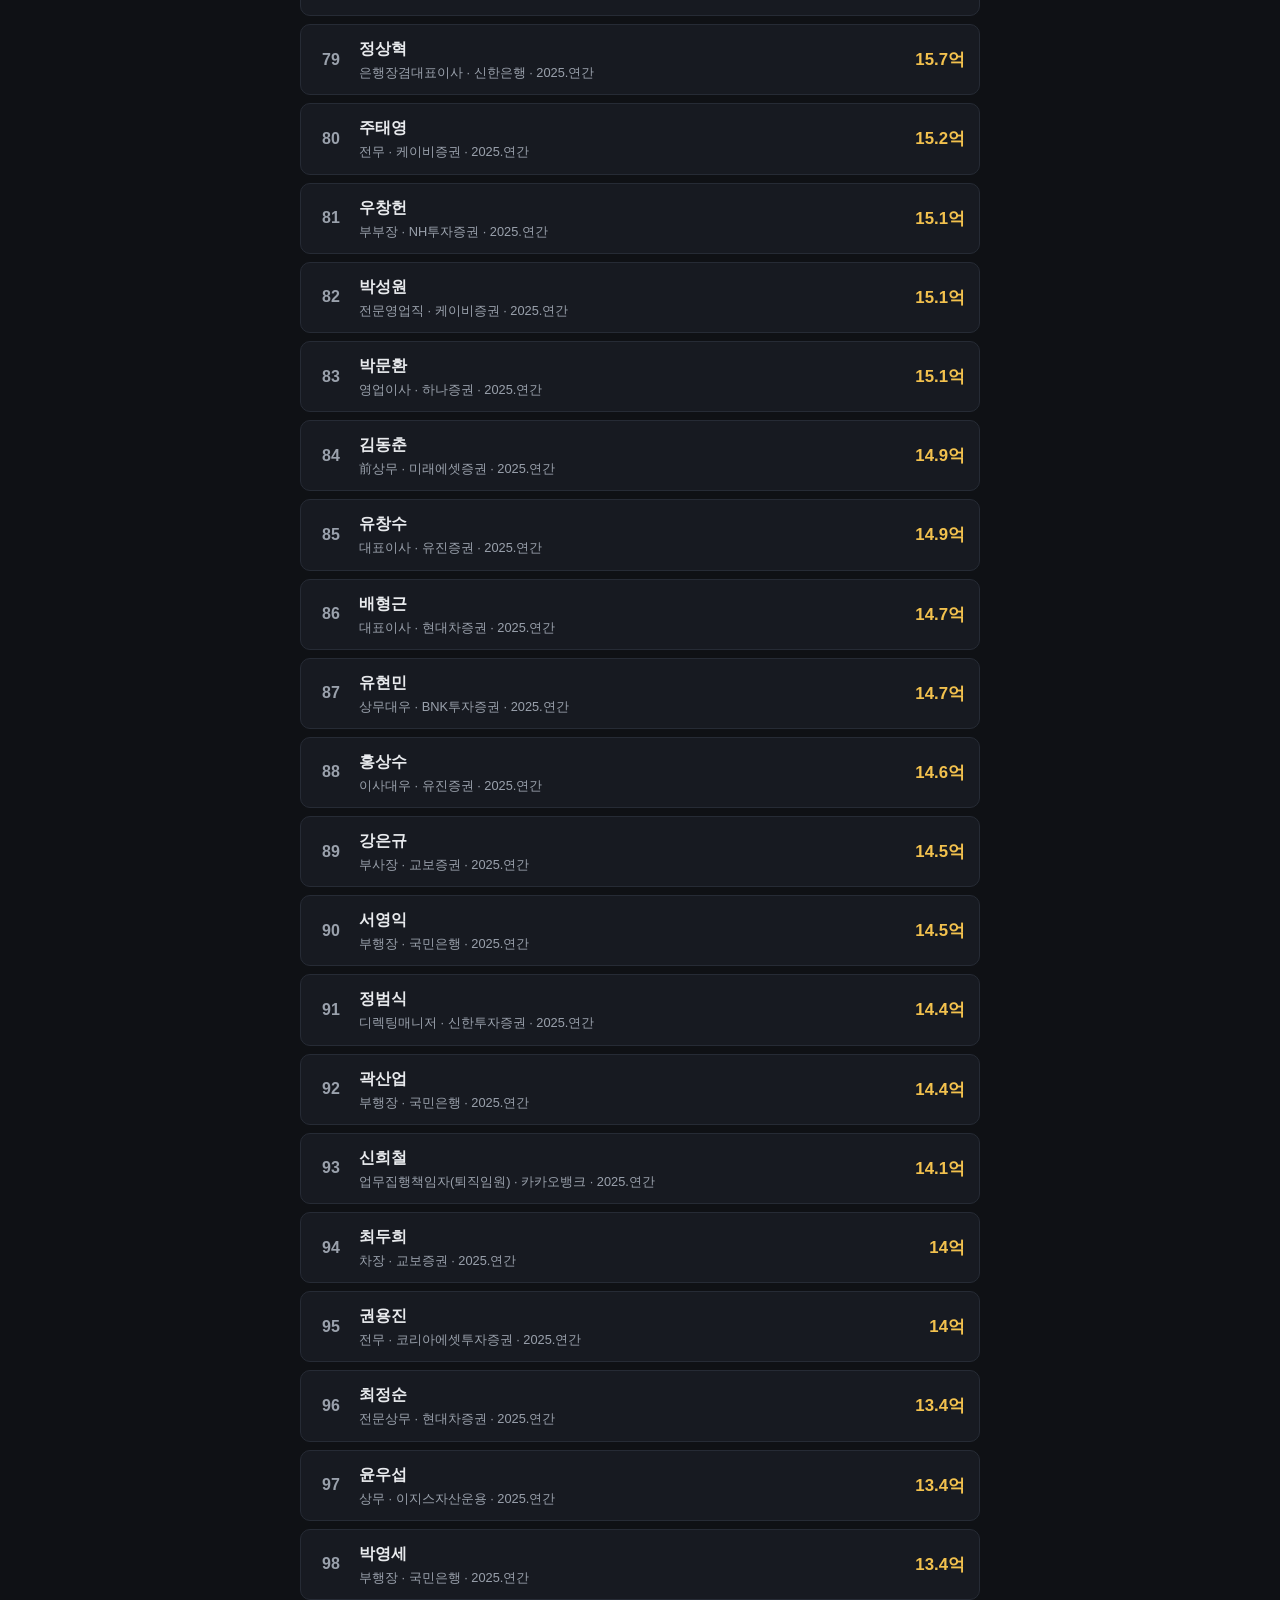
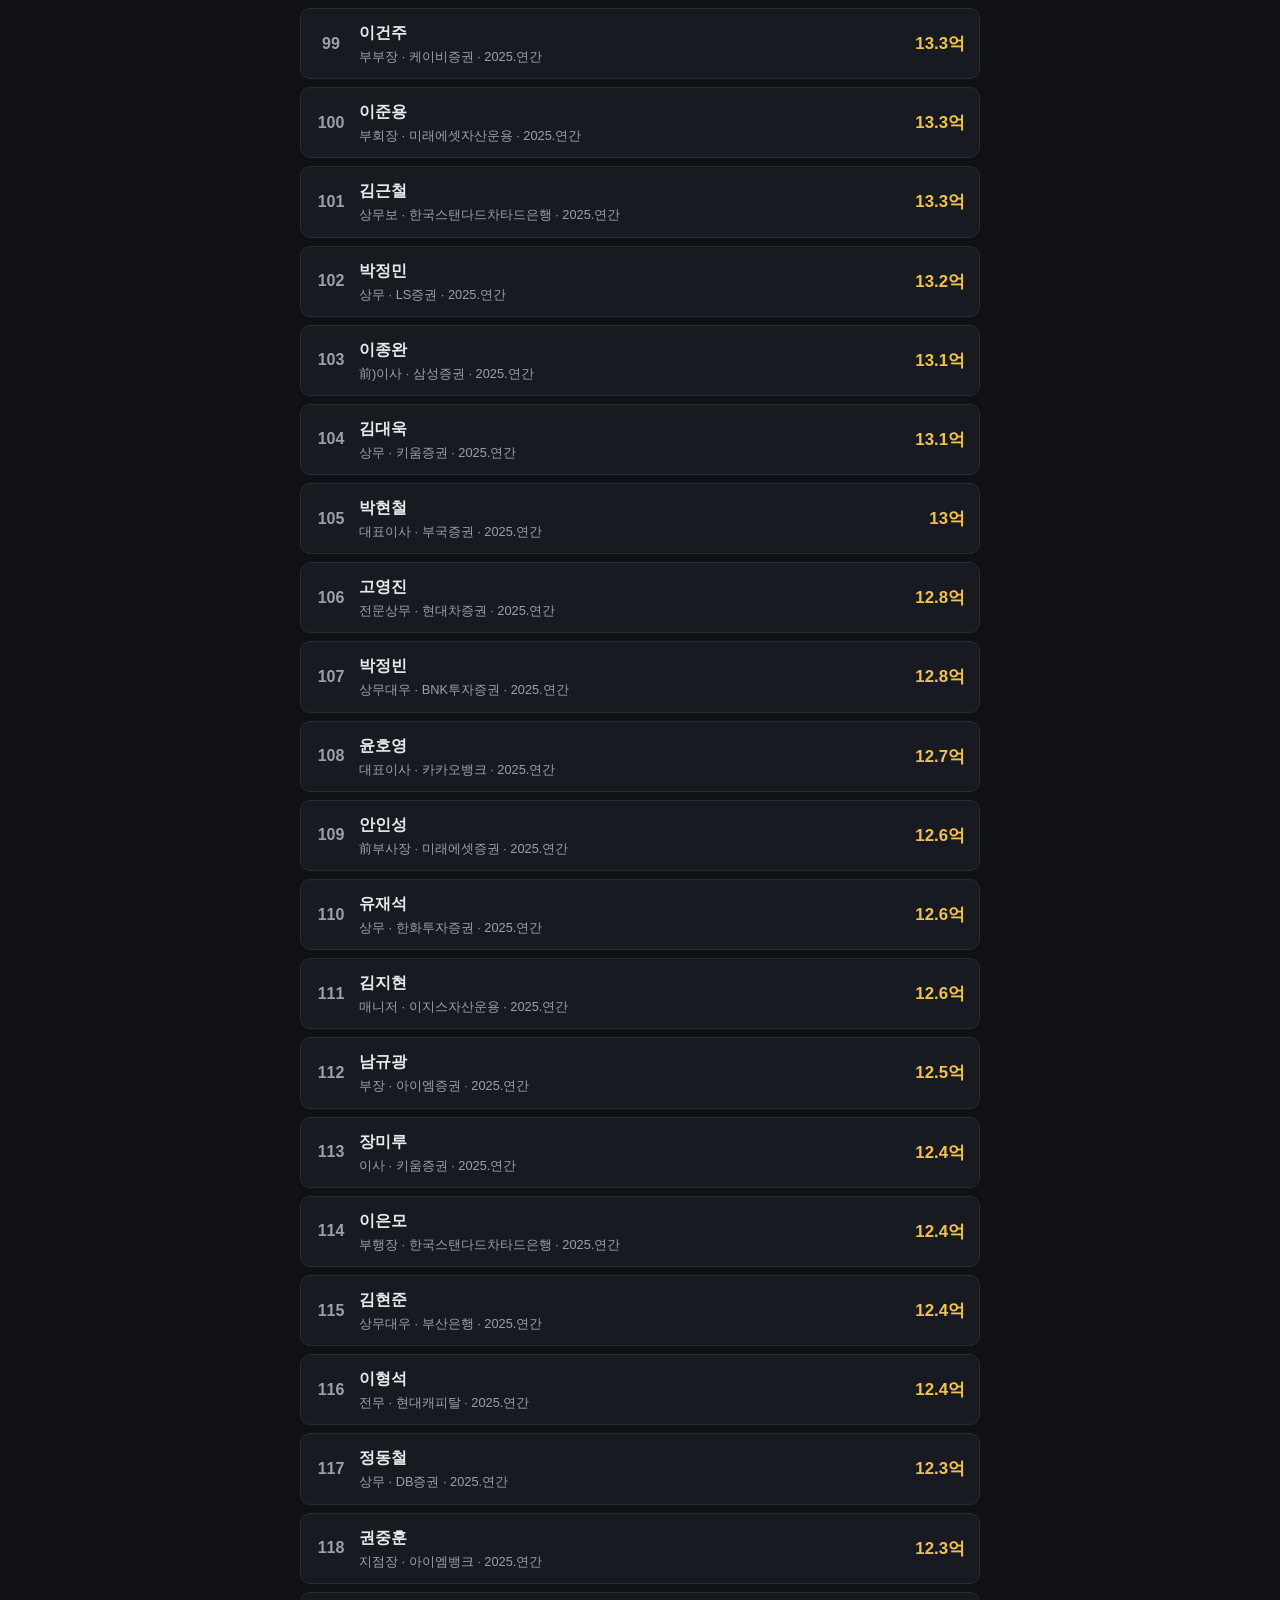
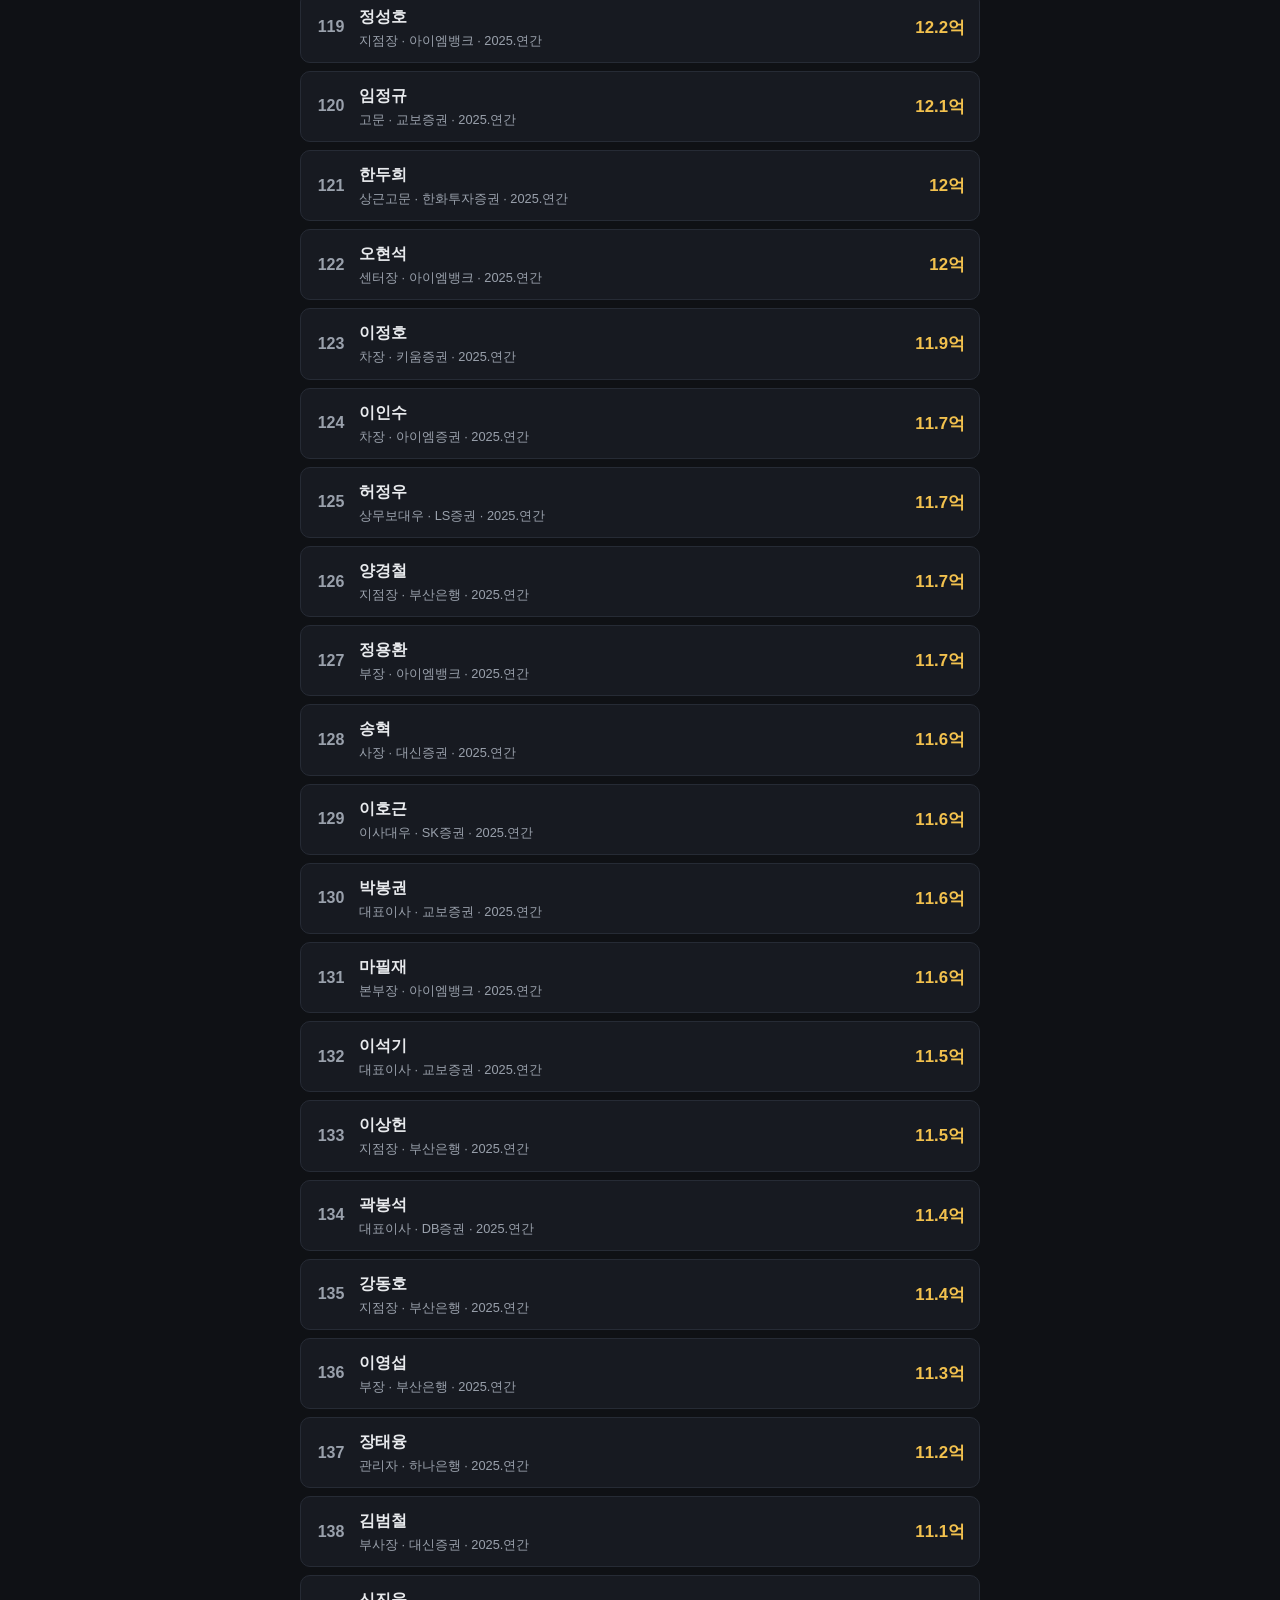
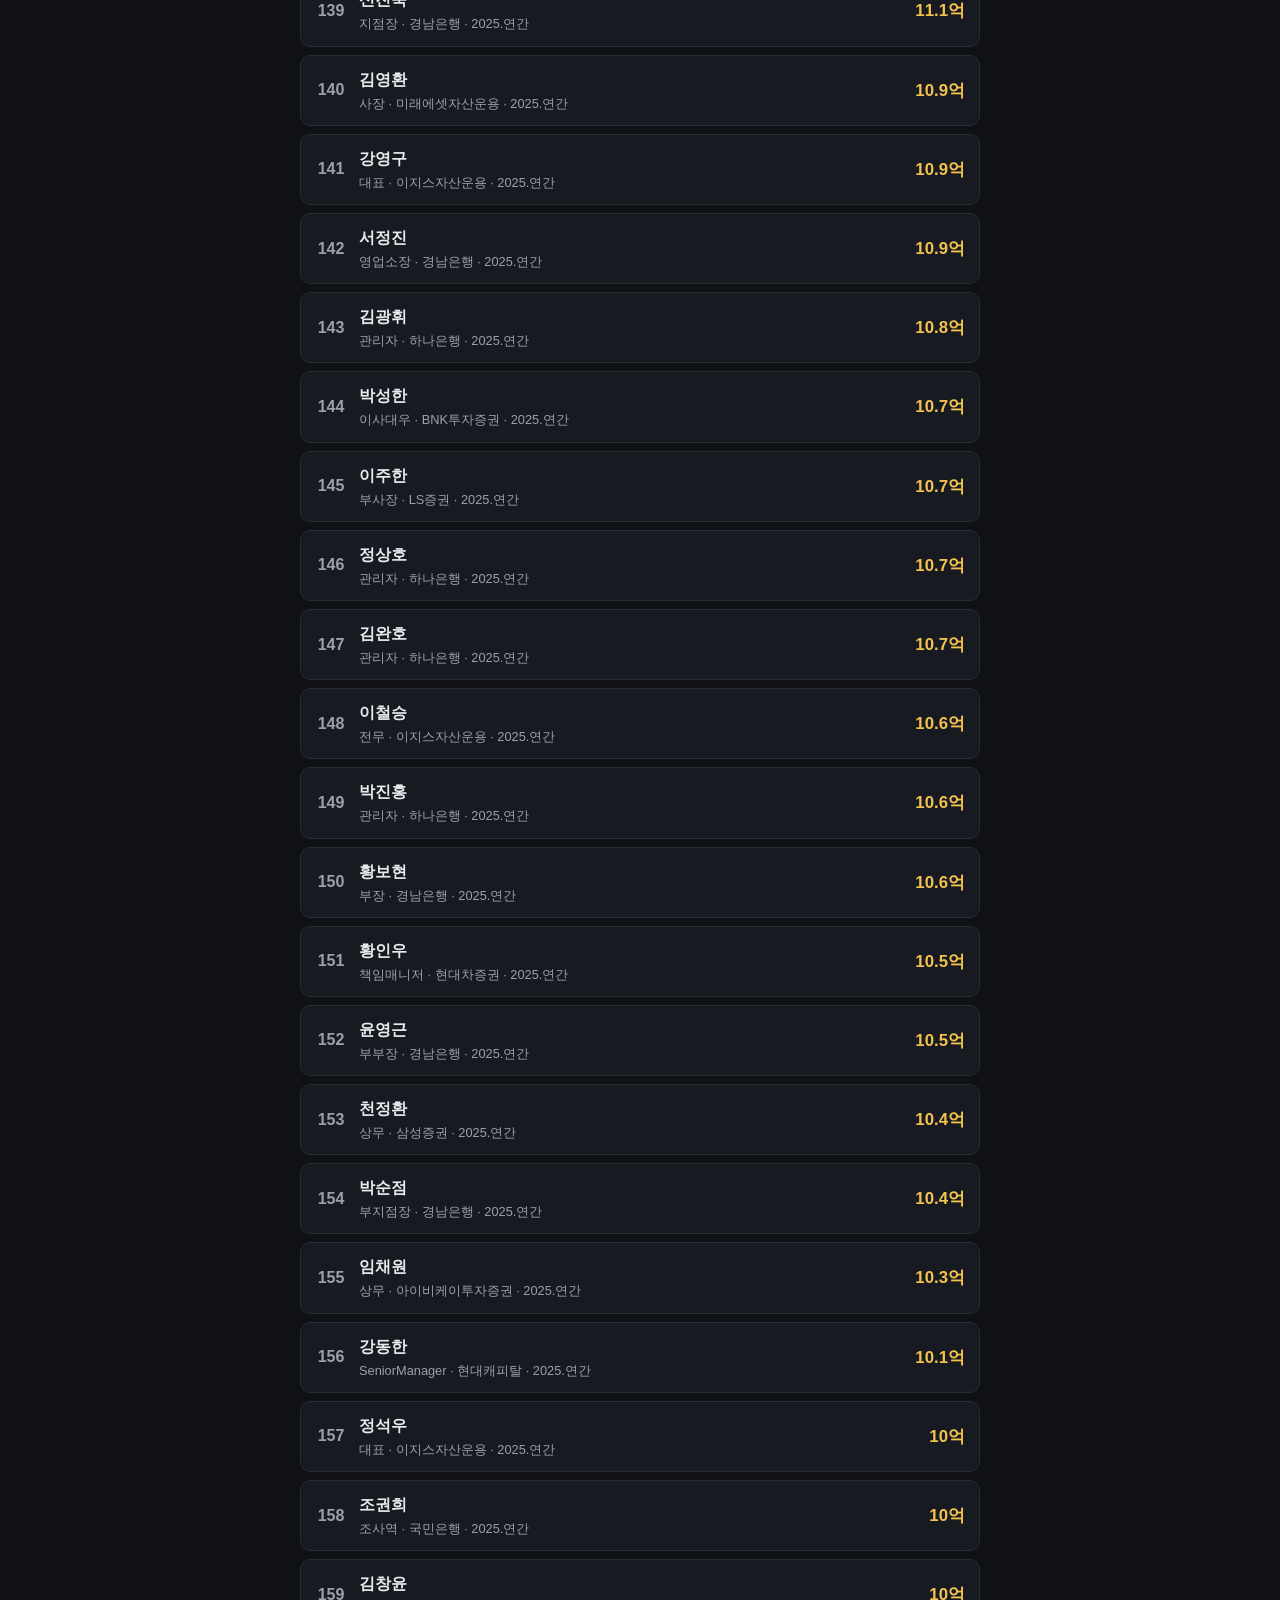
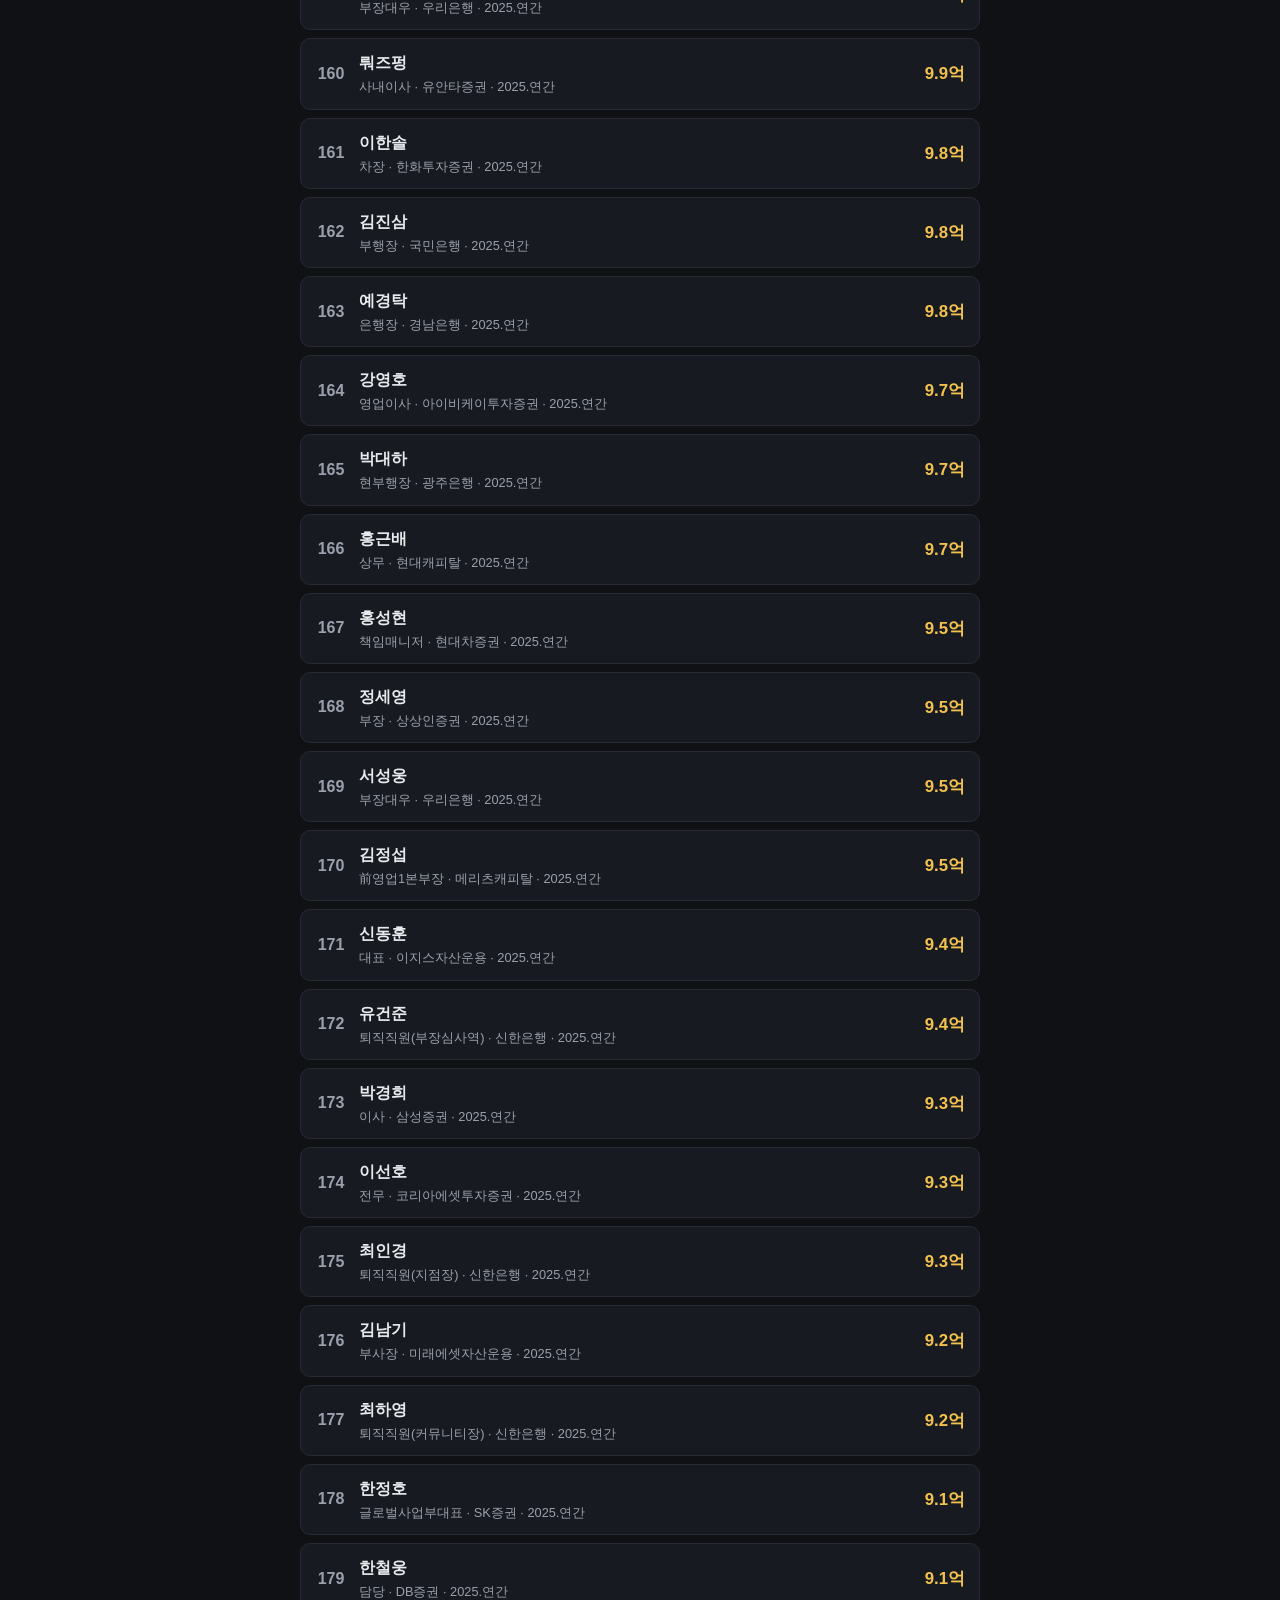
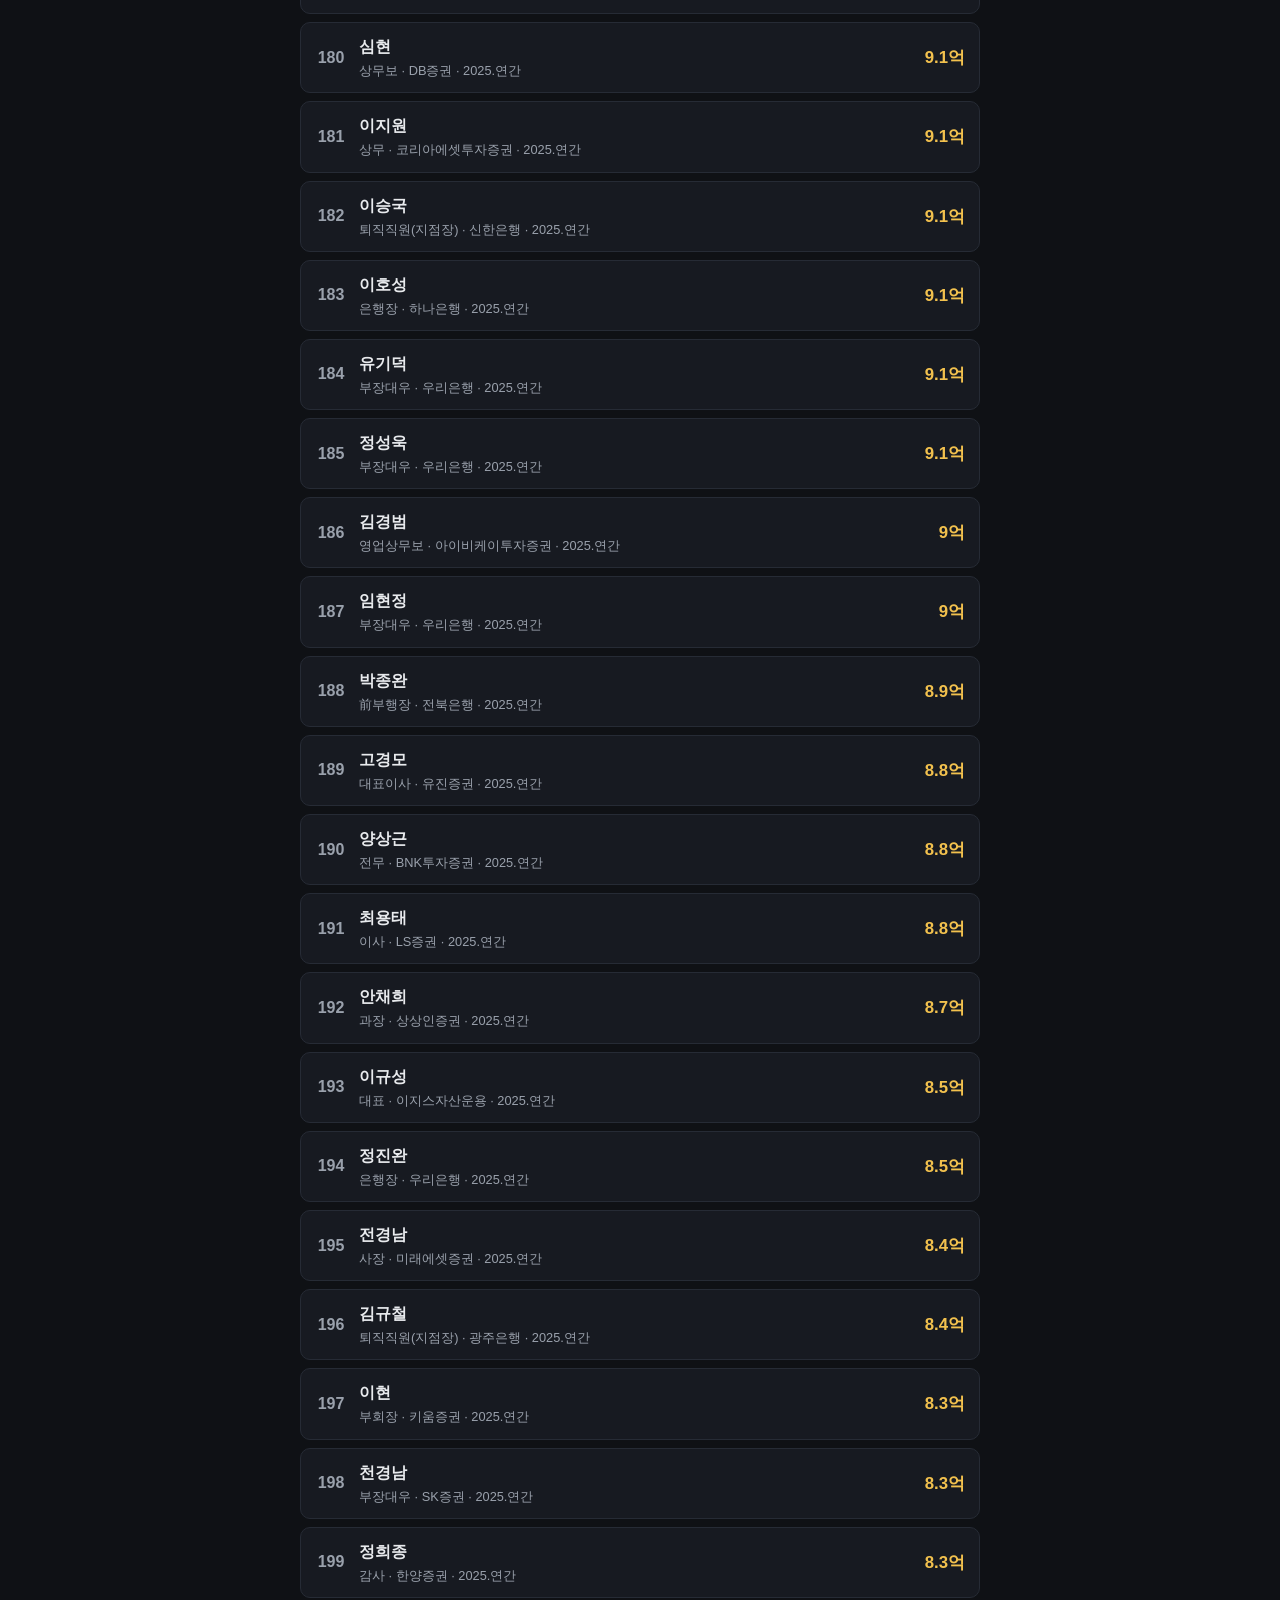
==== commit 4d8ceedc: "Add 캐피탈사 (capital finance companies) sector Adds 18 major capital companies (현대캐피탈, 신한캐피탈, etc.) and" ====
--- a/docs/index.html
+++ b/docs/index.html
@@ -3,12 +3,12 @@
 <head>
 <meta charset="UTF-8" />
 <meta name="viewport" content="width=device-width, initial-scale=1.0" />
-<title>증권사·자산운용사·은행 보수 랭킹</title>
+<title>증권·자산운용·은행·캐피탈 보수 랭킹</title>
 <link rel="stylesheet" href="style.css" />
 </head>
 <body>
   <header class="hero">
-    <h1>증권·자산운용·은행 개인별 보수 랭킹</h1>
+    <h1>증권·자산운용·은행·캐피탈 개인별 보수 랭킹</h1>
     <p class="note">
       DART 공시의 「보수 5억원 이상」 개인별 보수 기준입니다. 이사·감사와 직원 상위 5명 공시를 함께 담아
       회사에 따라 5명을 넘습니다. 전체 임직원 연봉 자료가 아닙니다.
@@ -26,6 +26,7 @@
         <button class="tab" data-sector="증권사">증권사</button>
         <button class="tab" data-sector="자산운용사">자산운용사</button>
         <button class="tab" data-sector="은행">은행</button>
+        <button class="tab" data-sector="캐피탈사">캐피탈사</button>
       </div>
     </div>
 
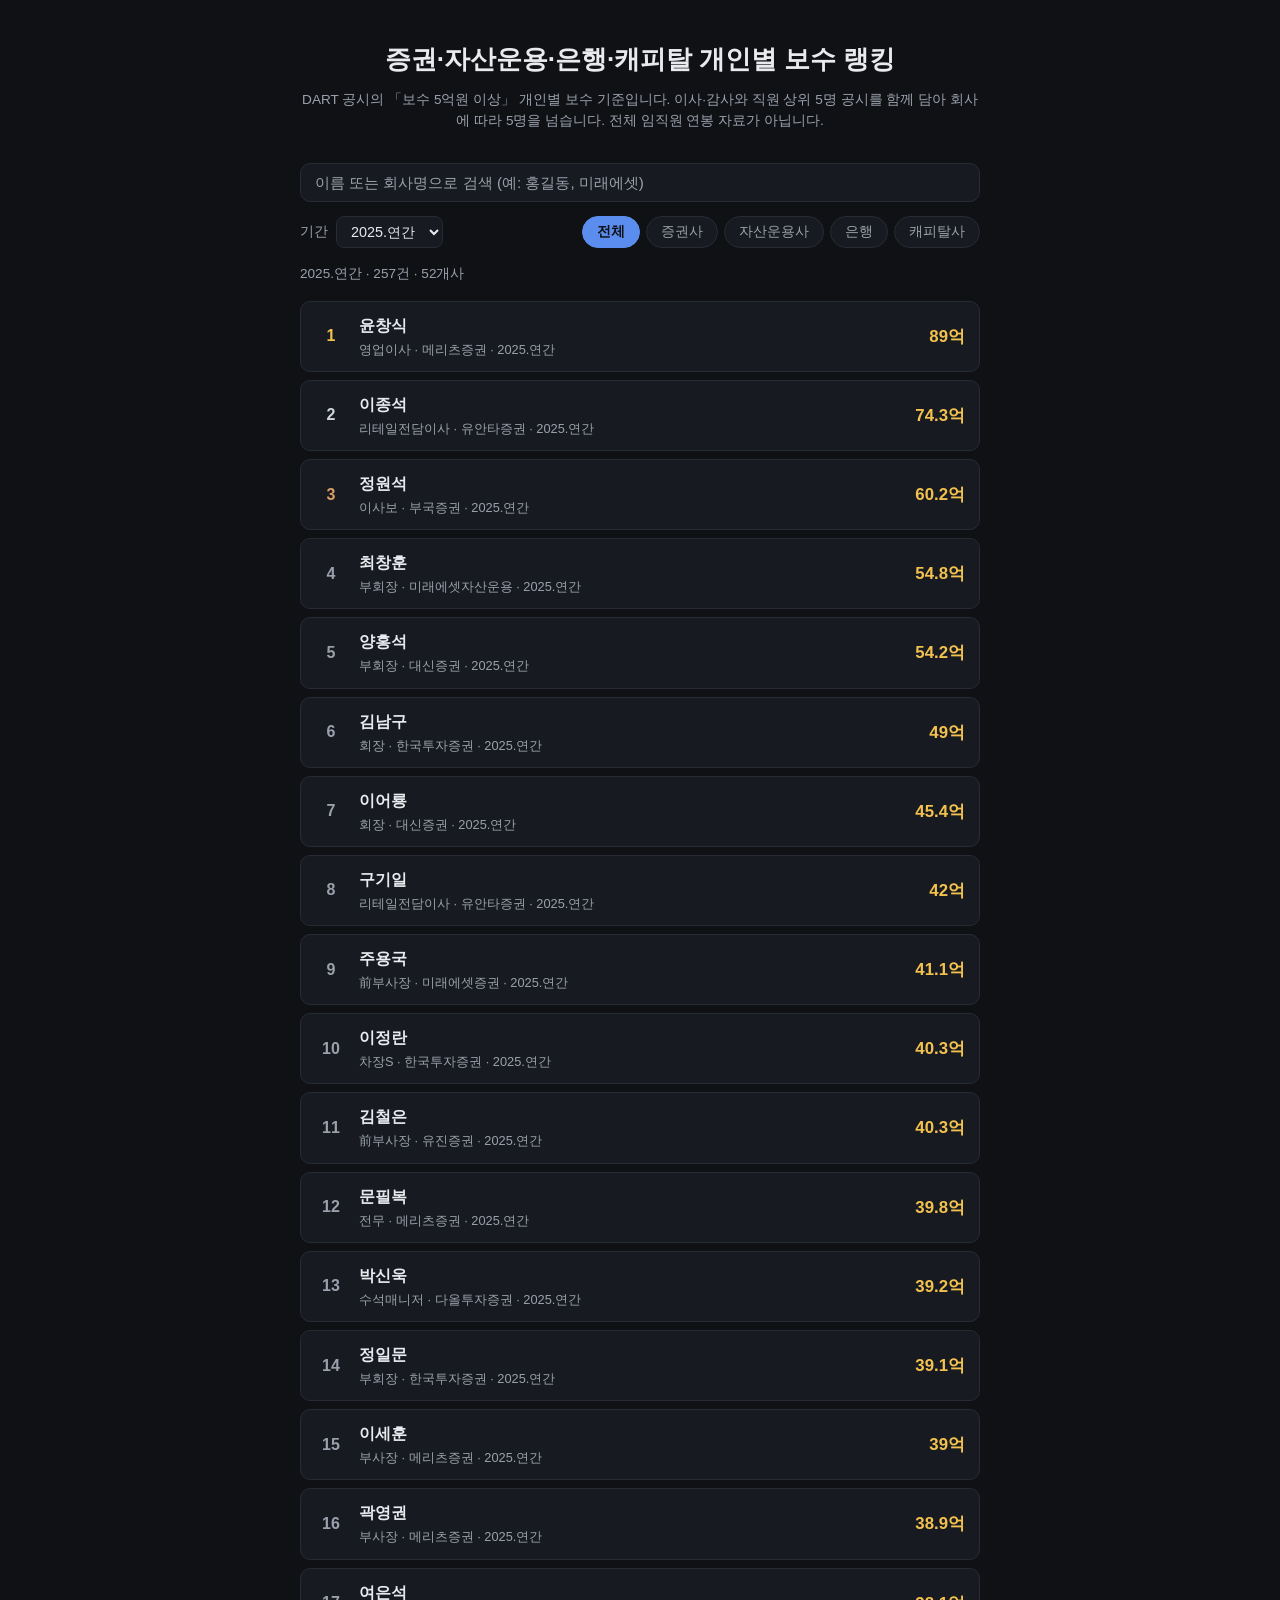
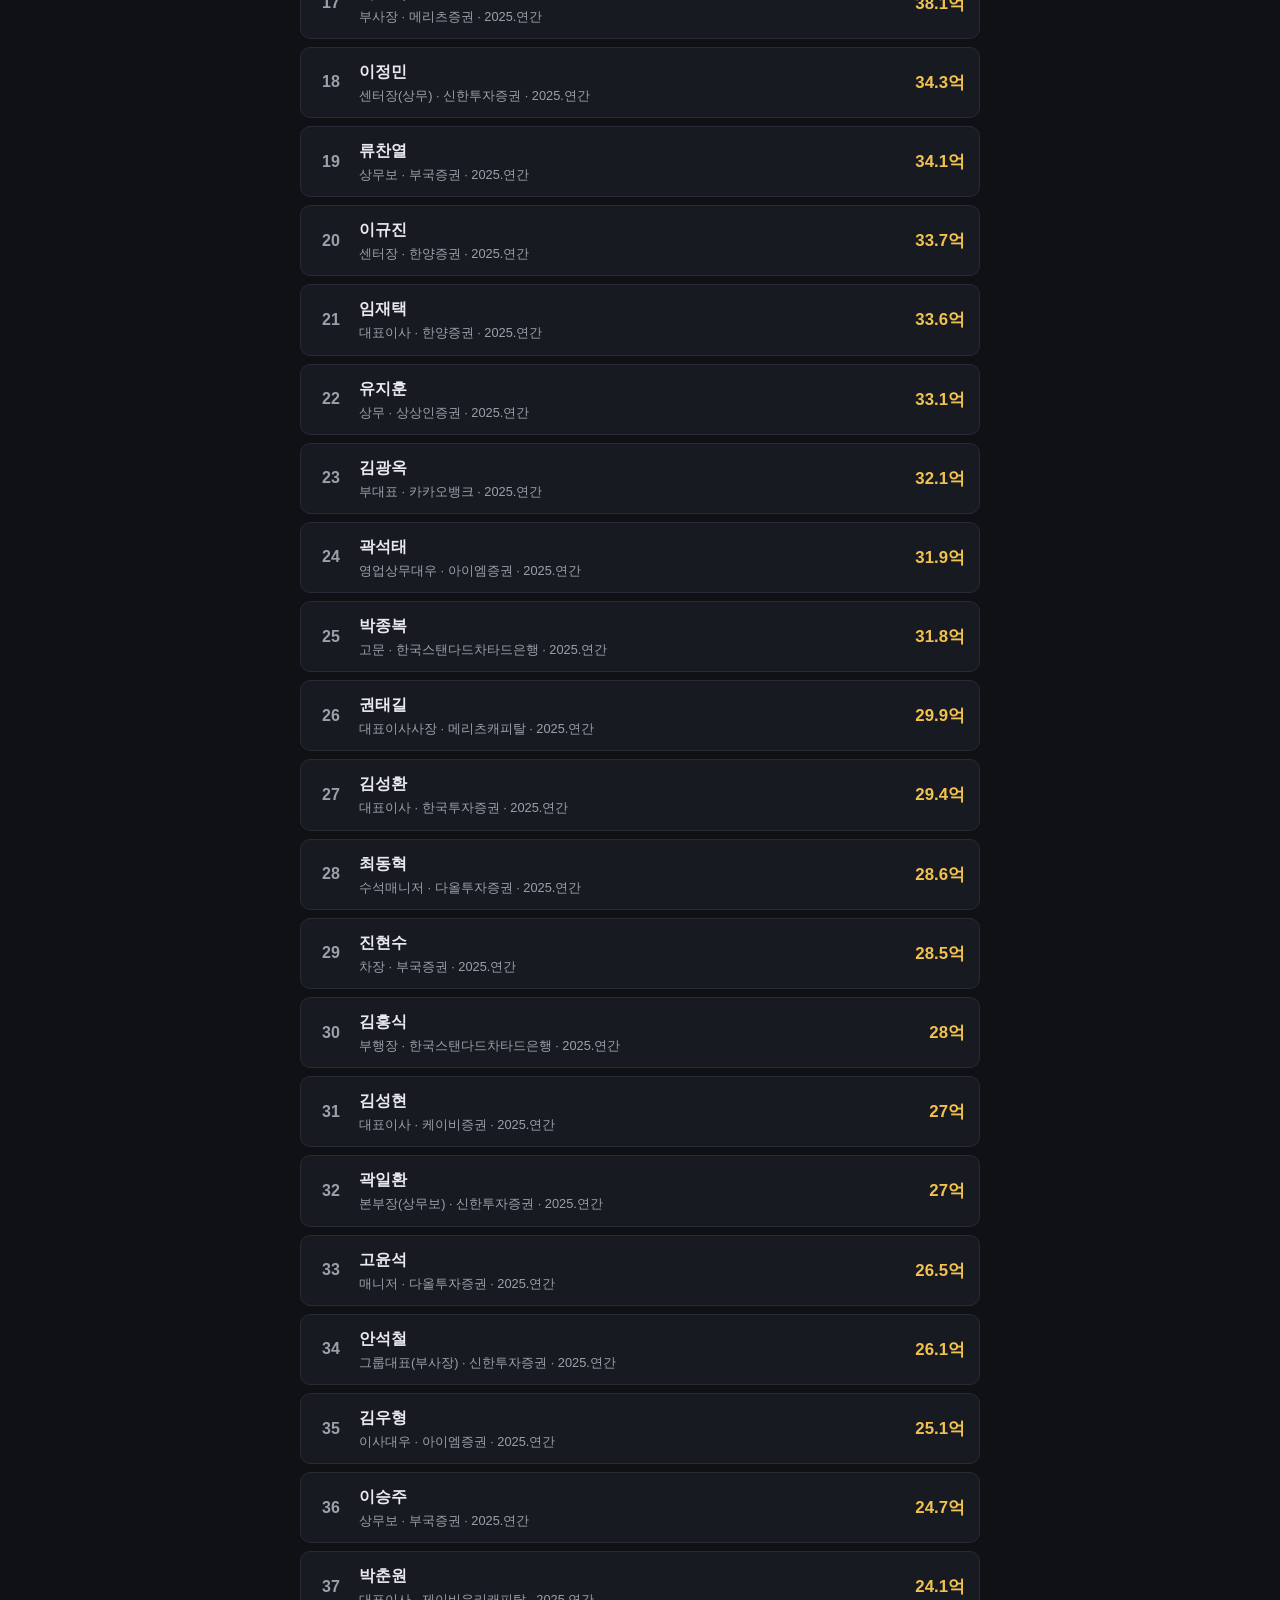
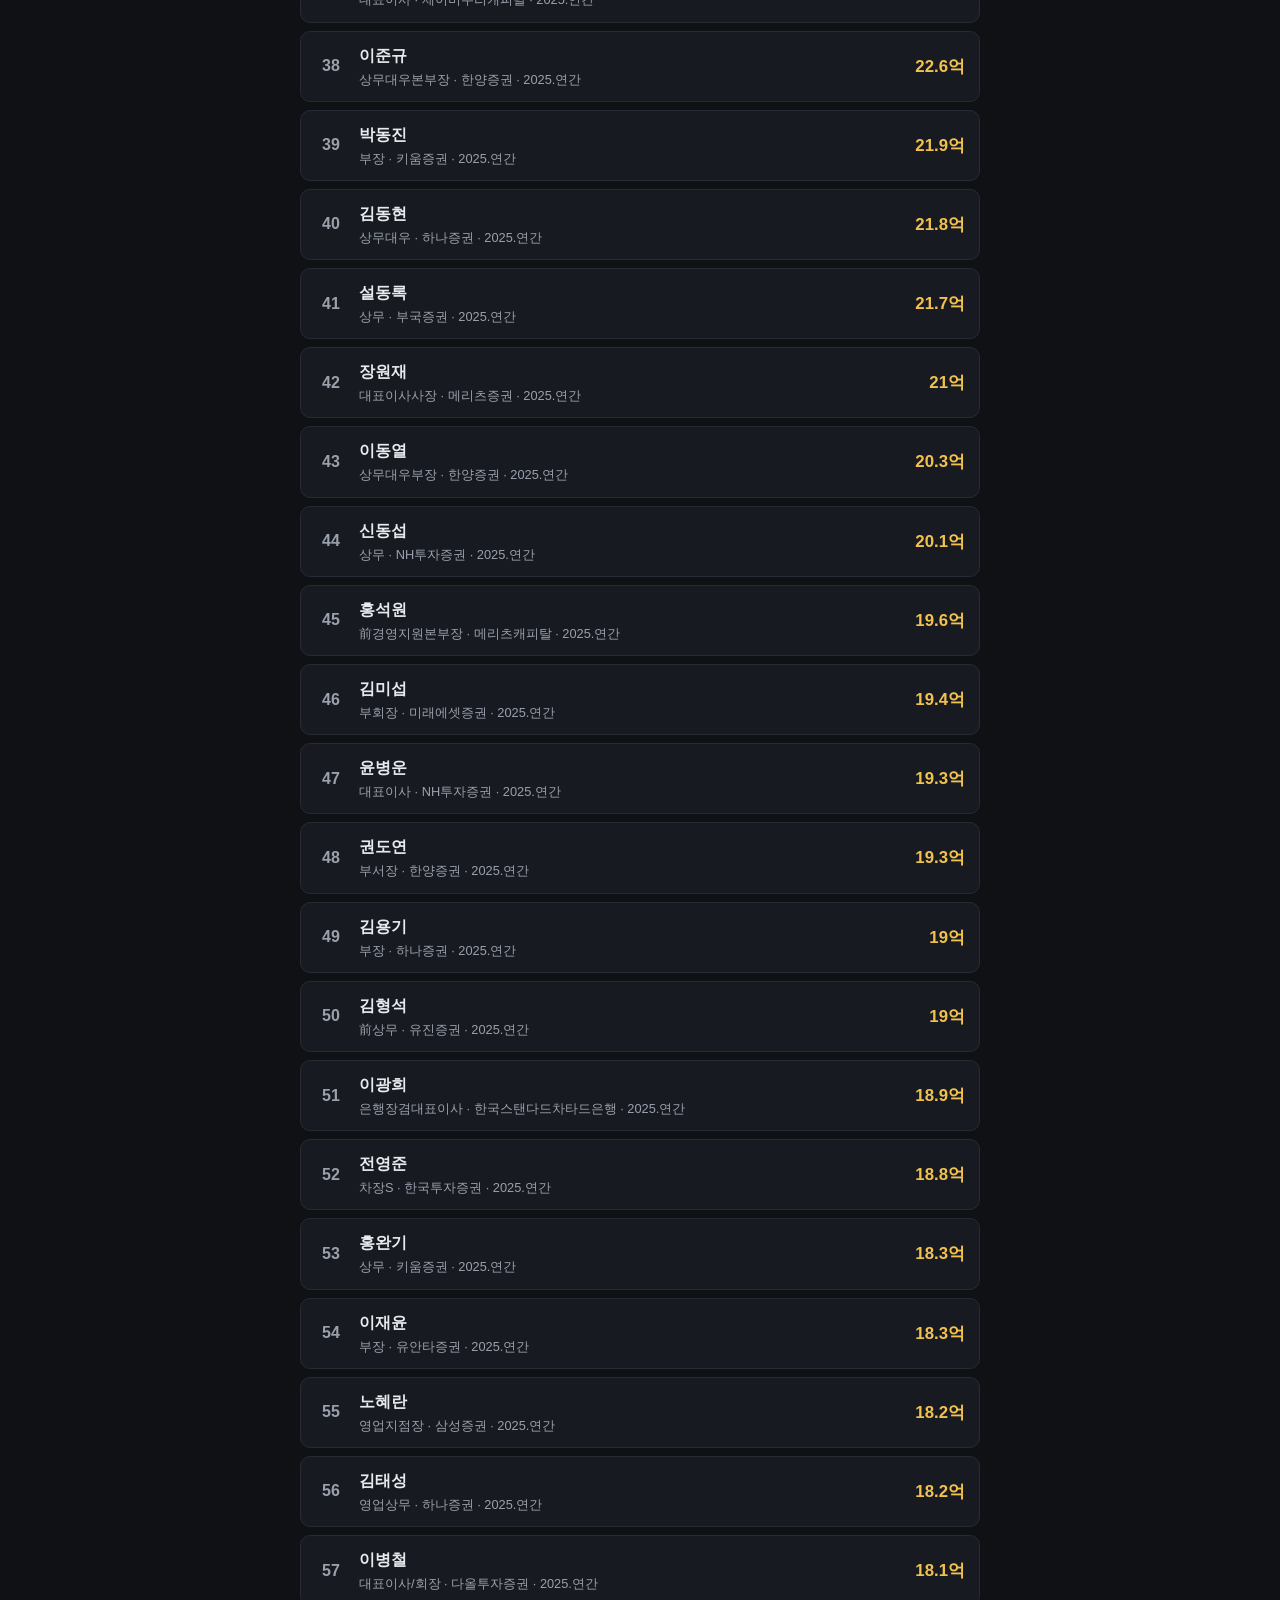
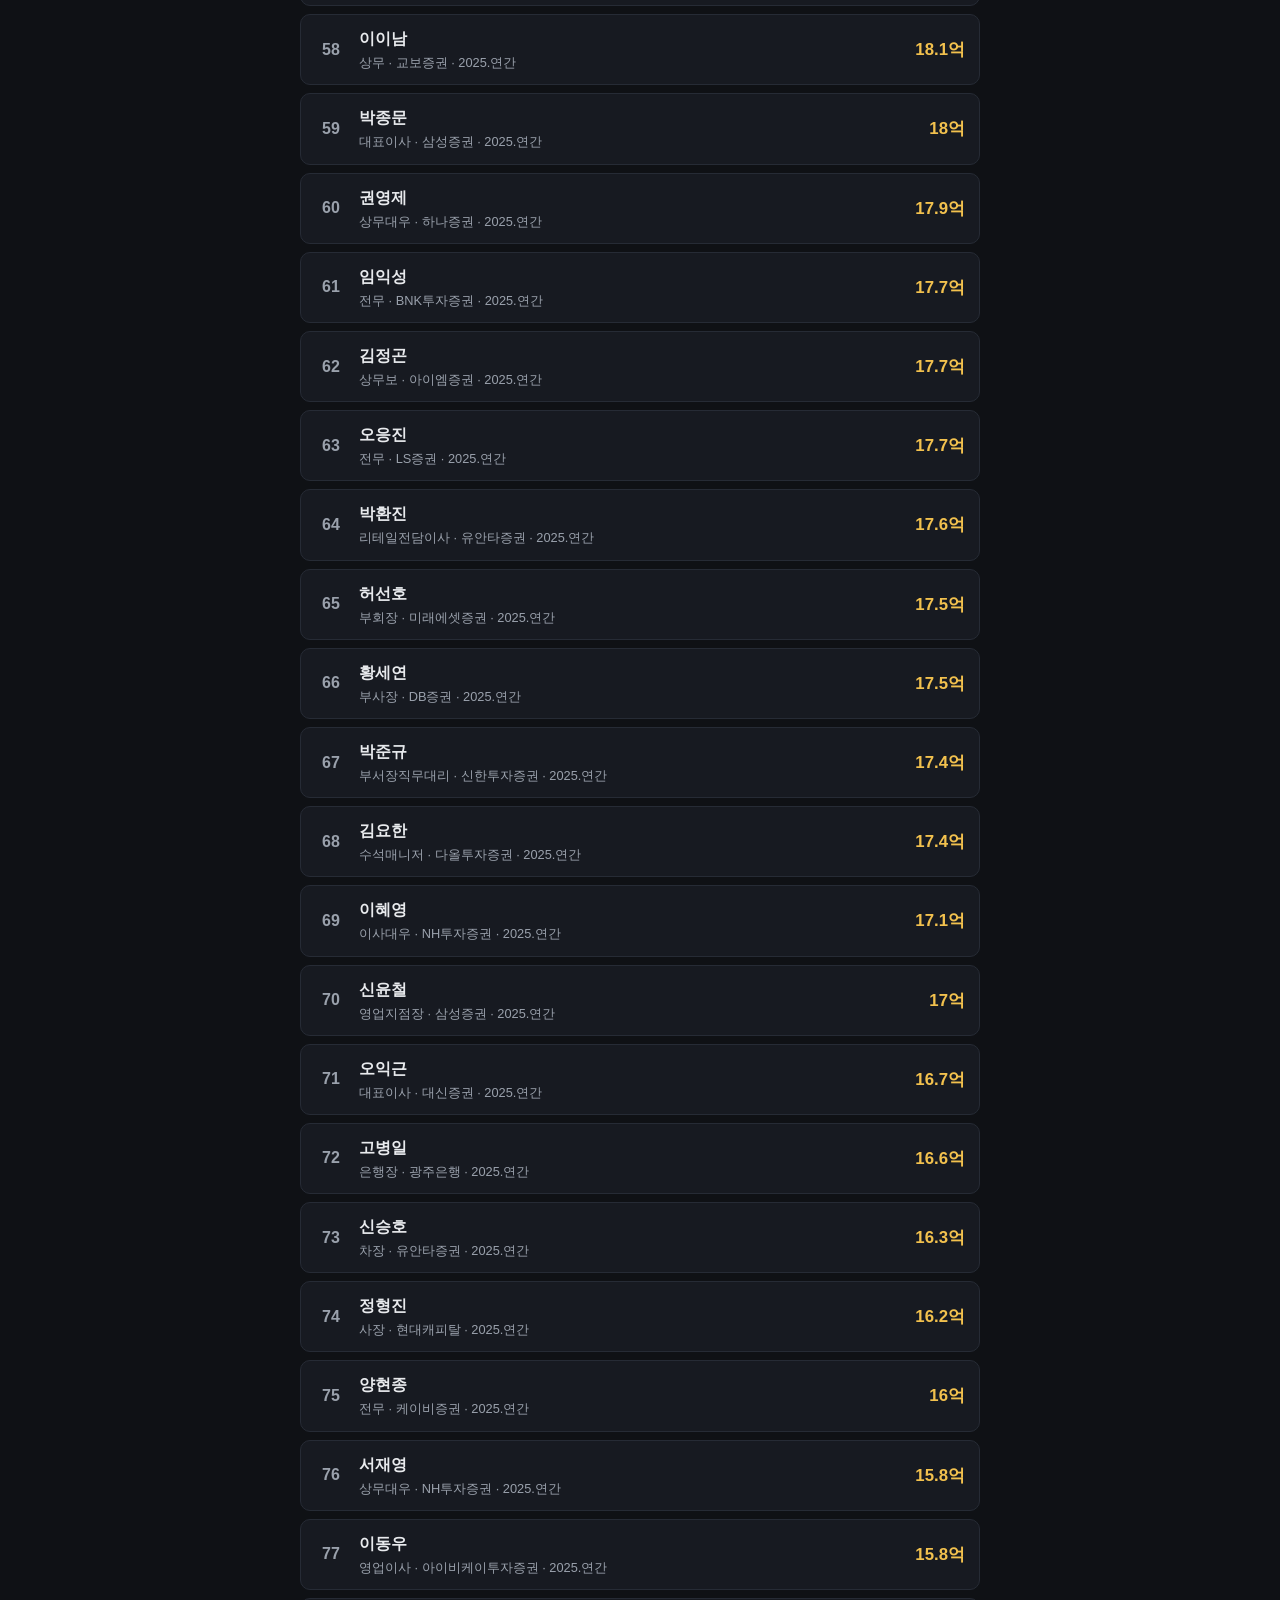
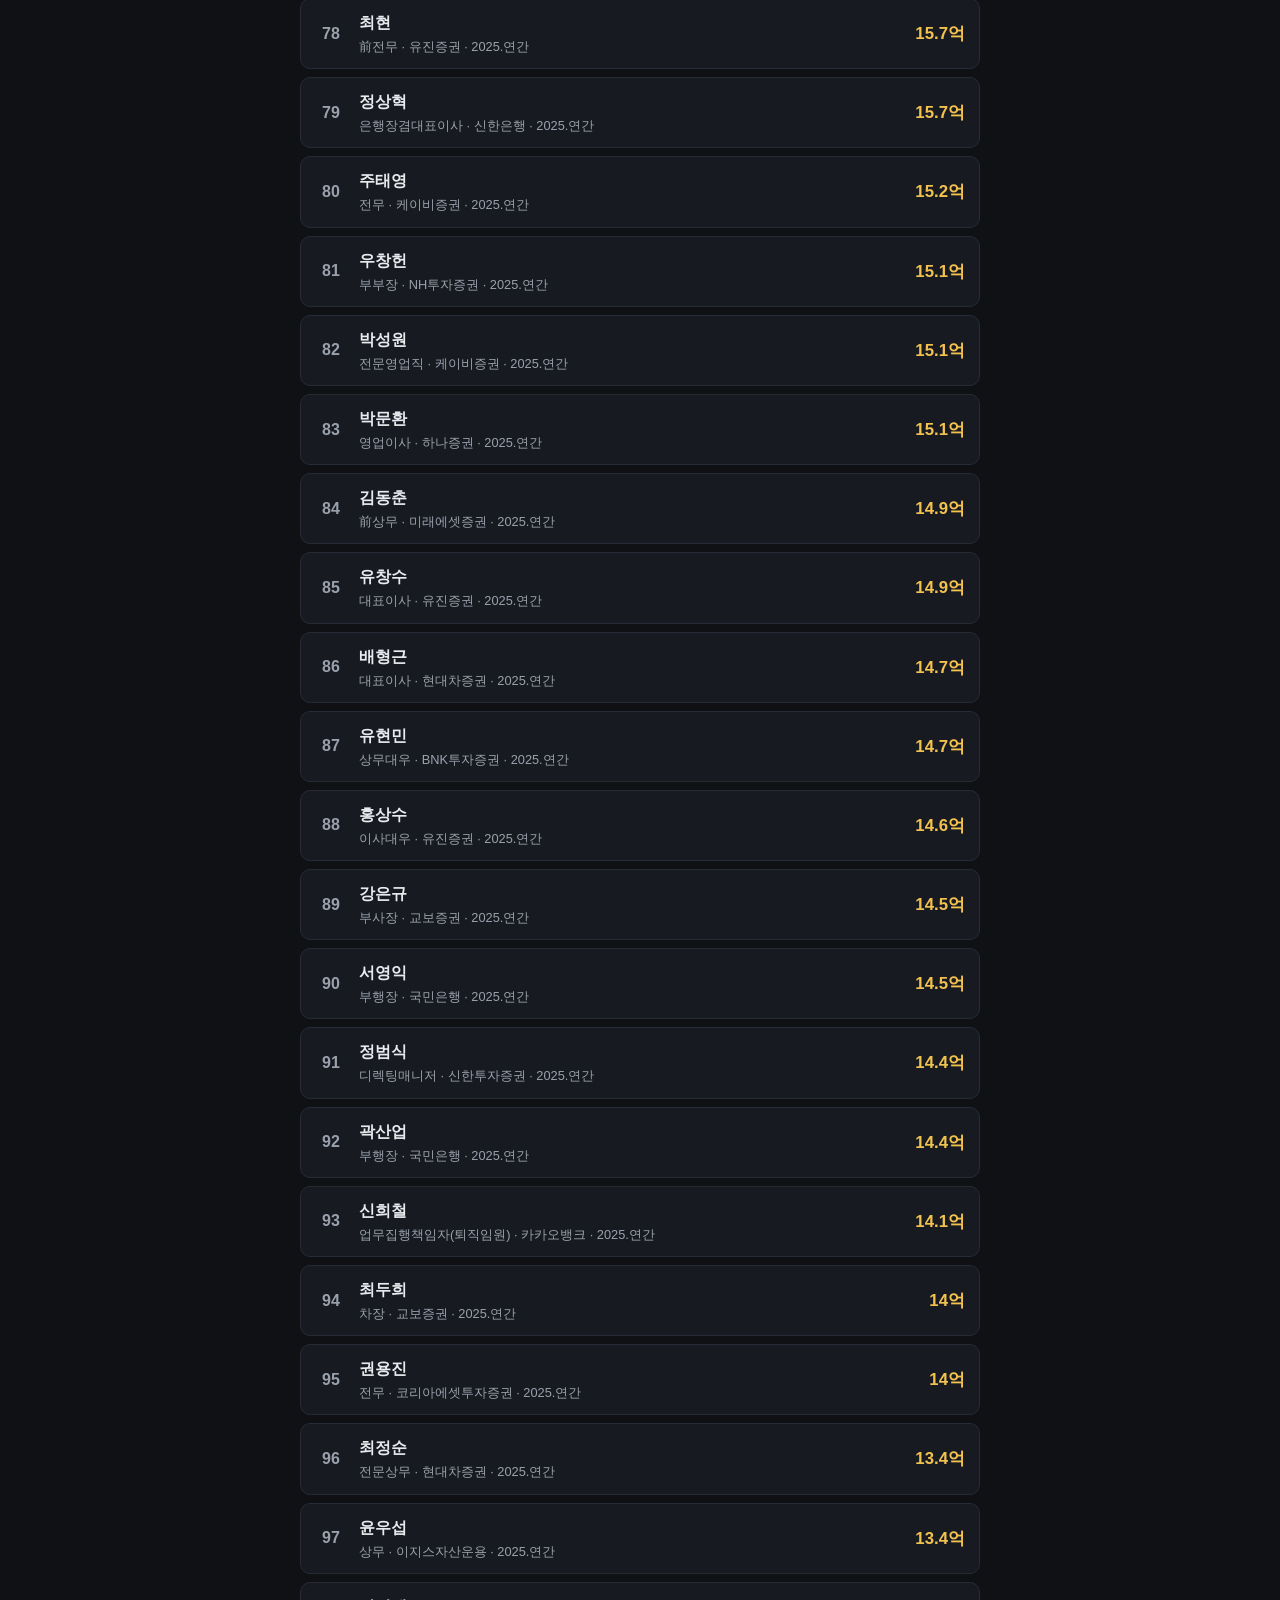
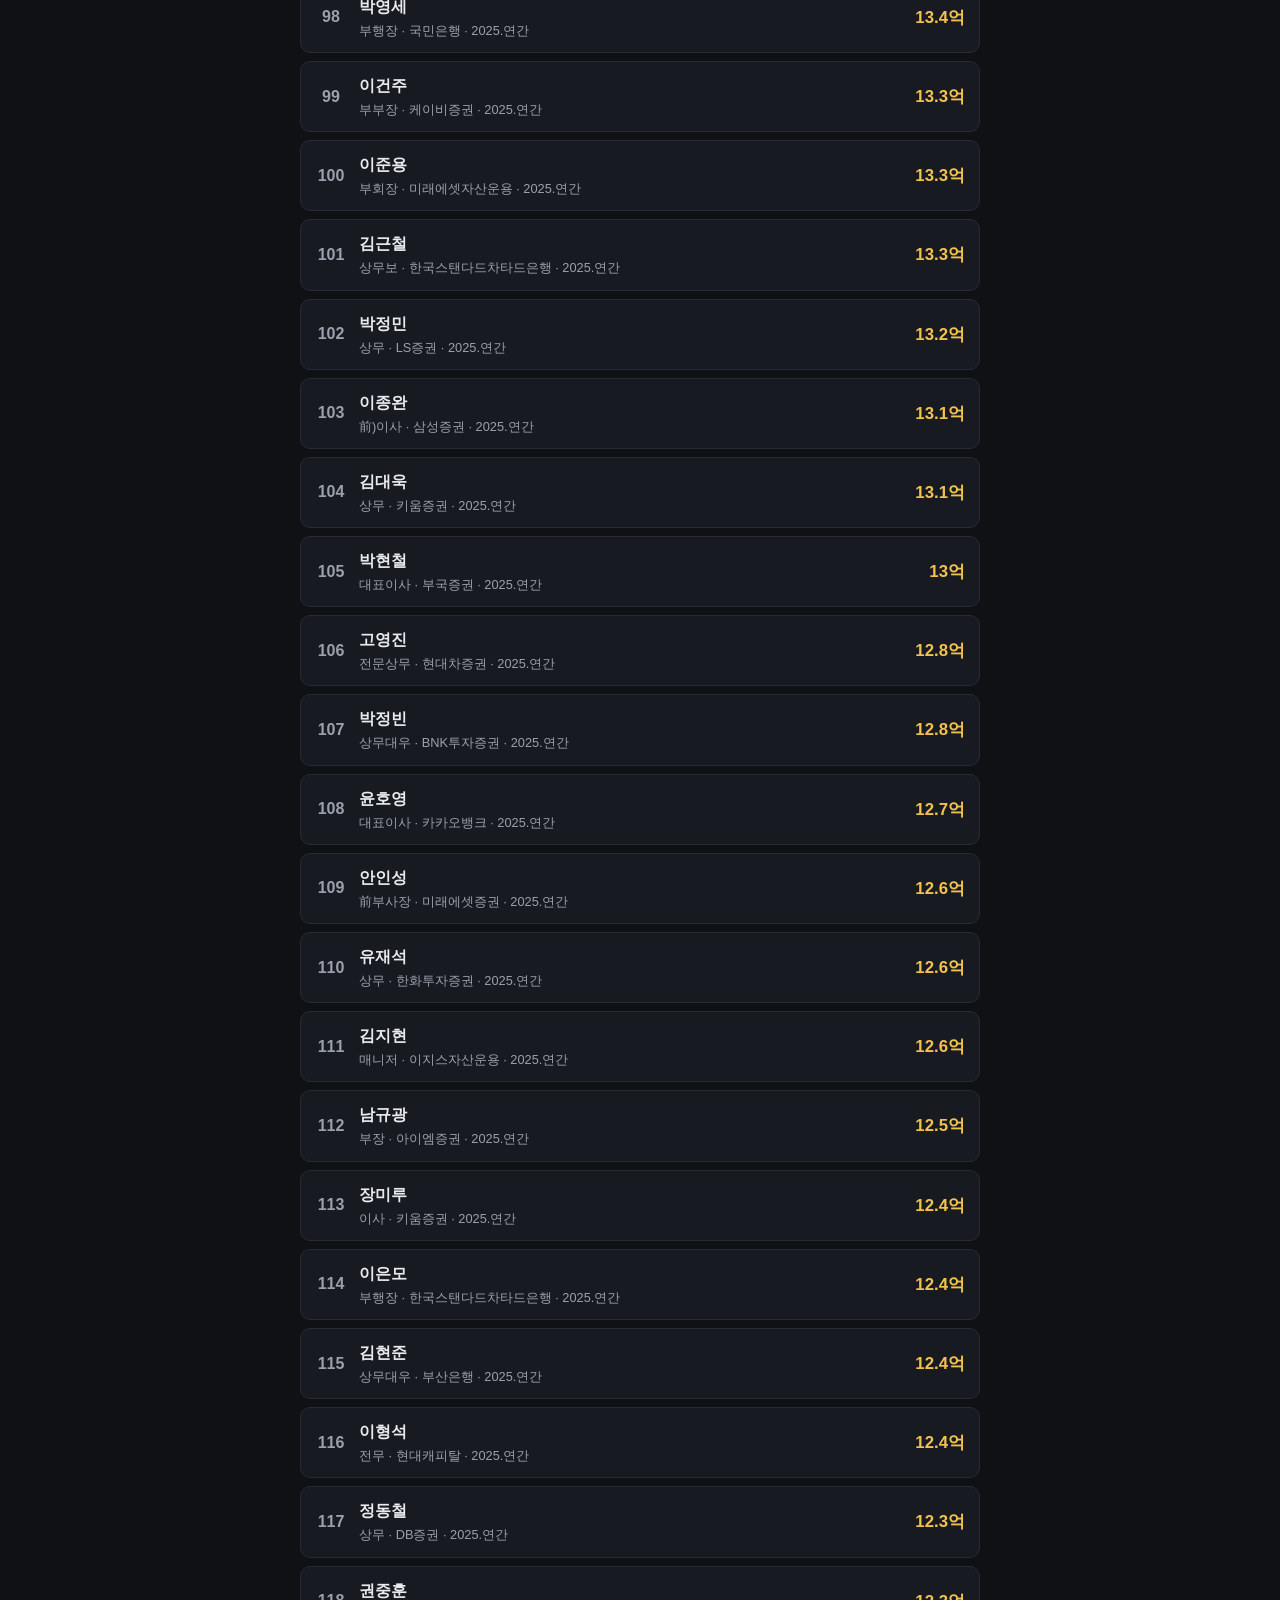
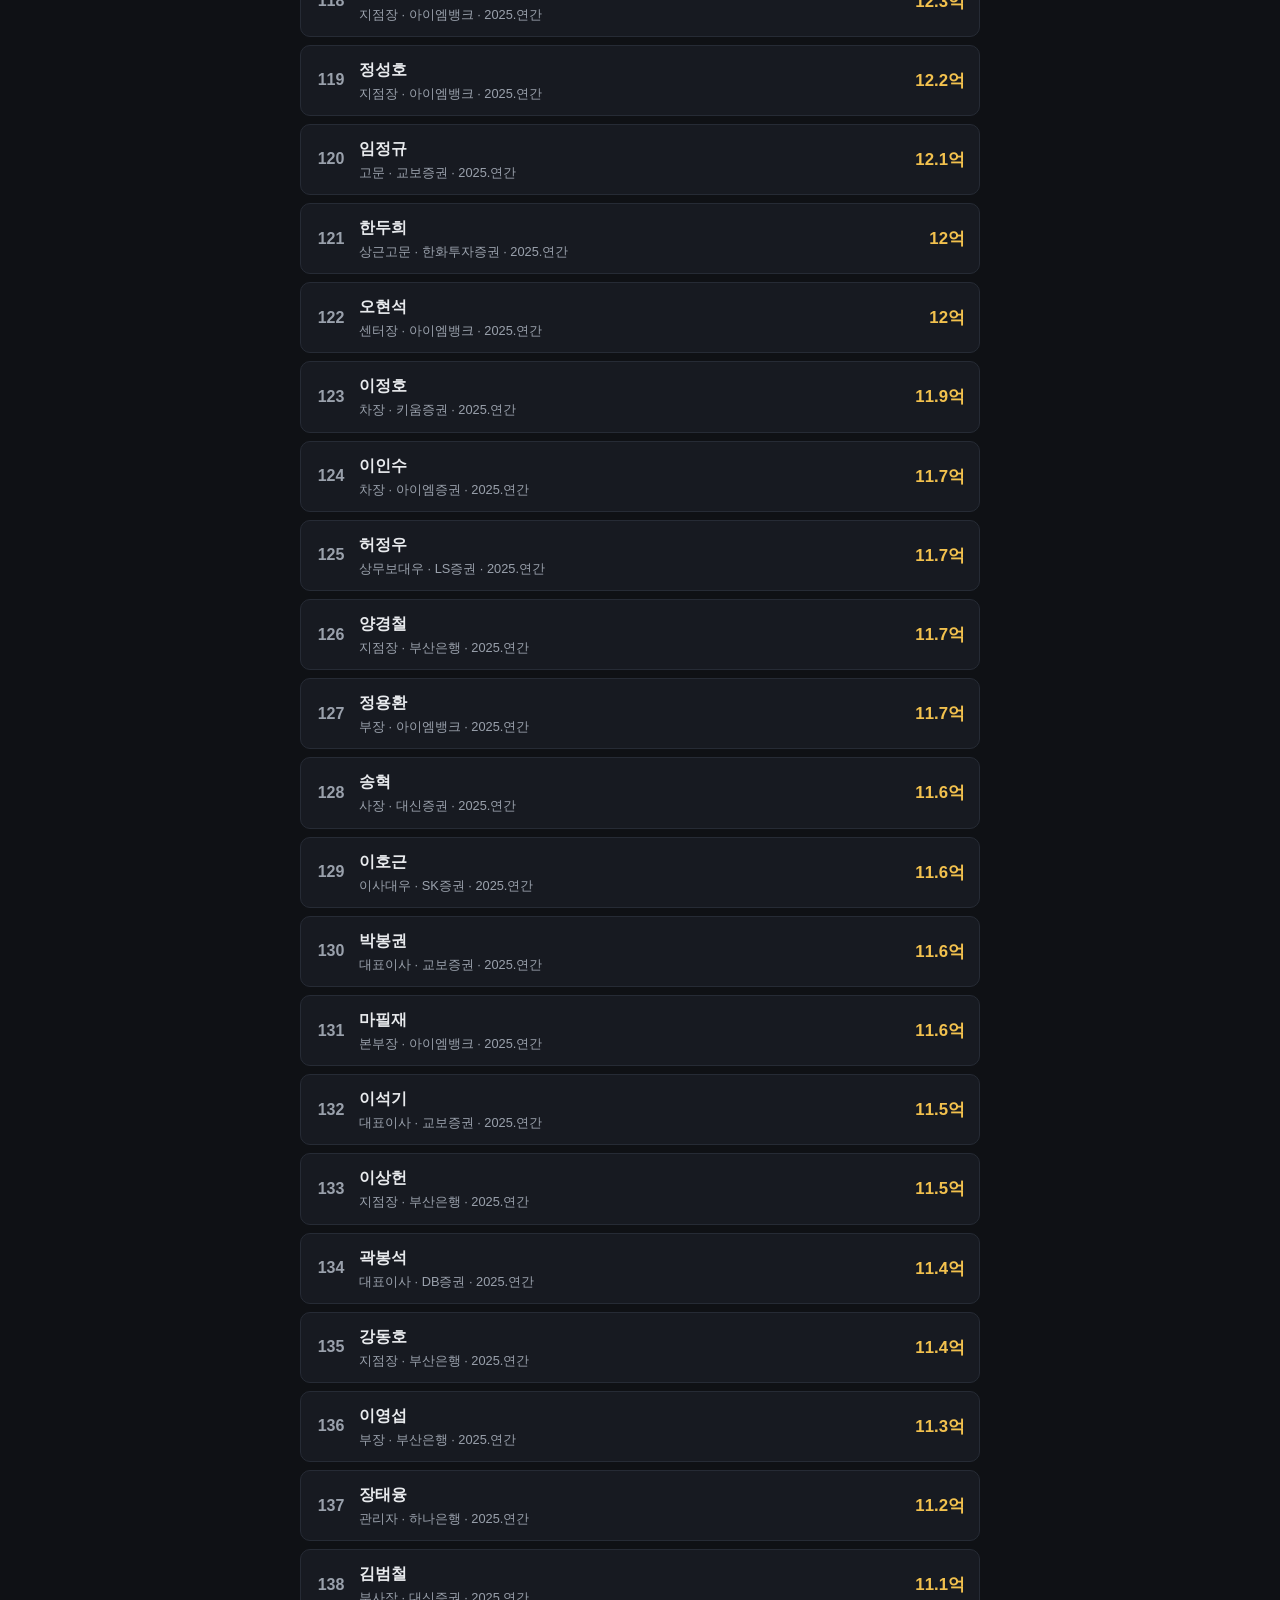
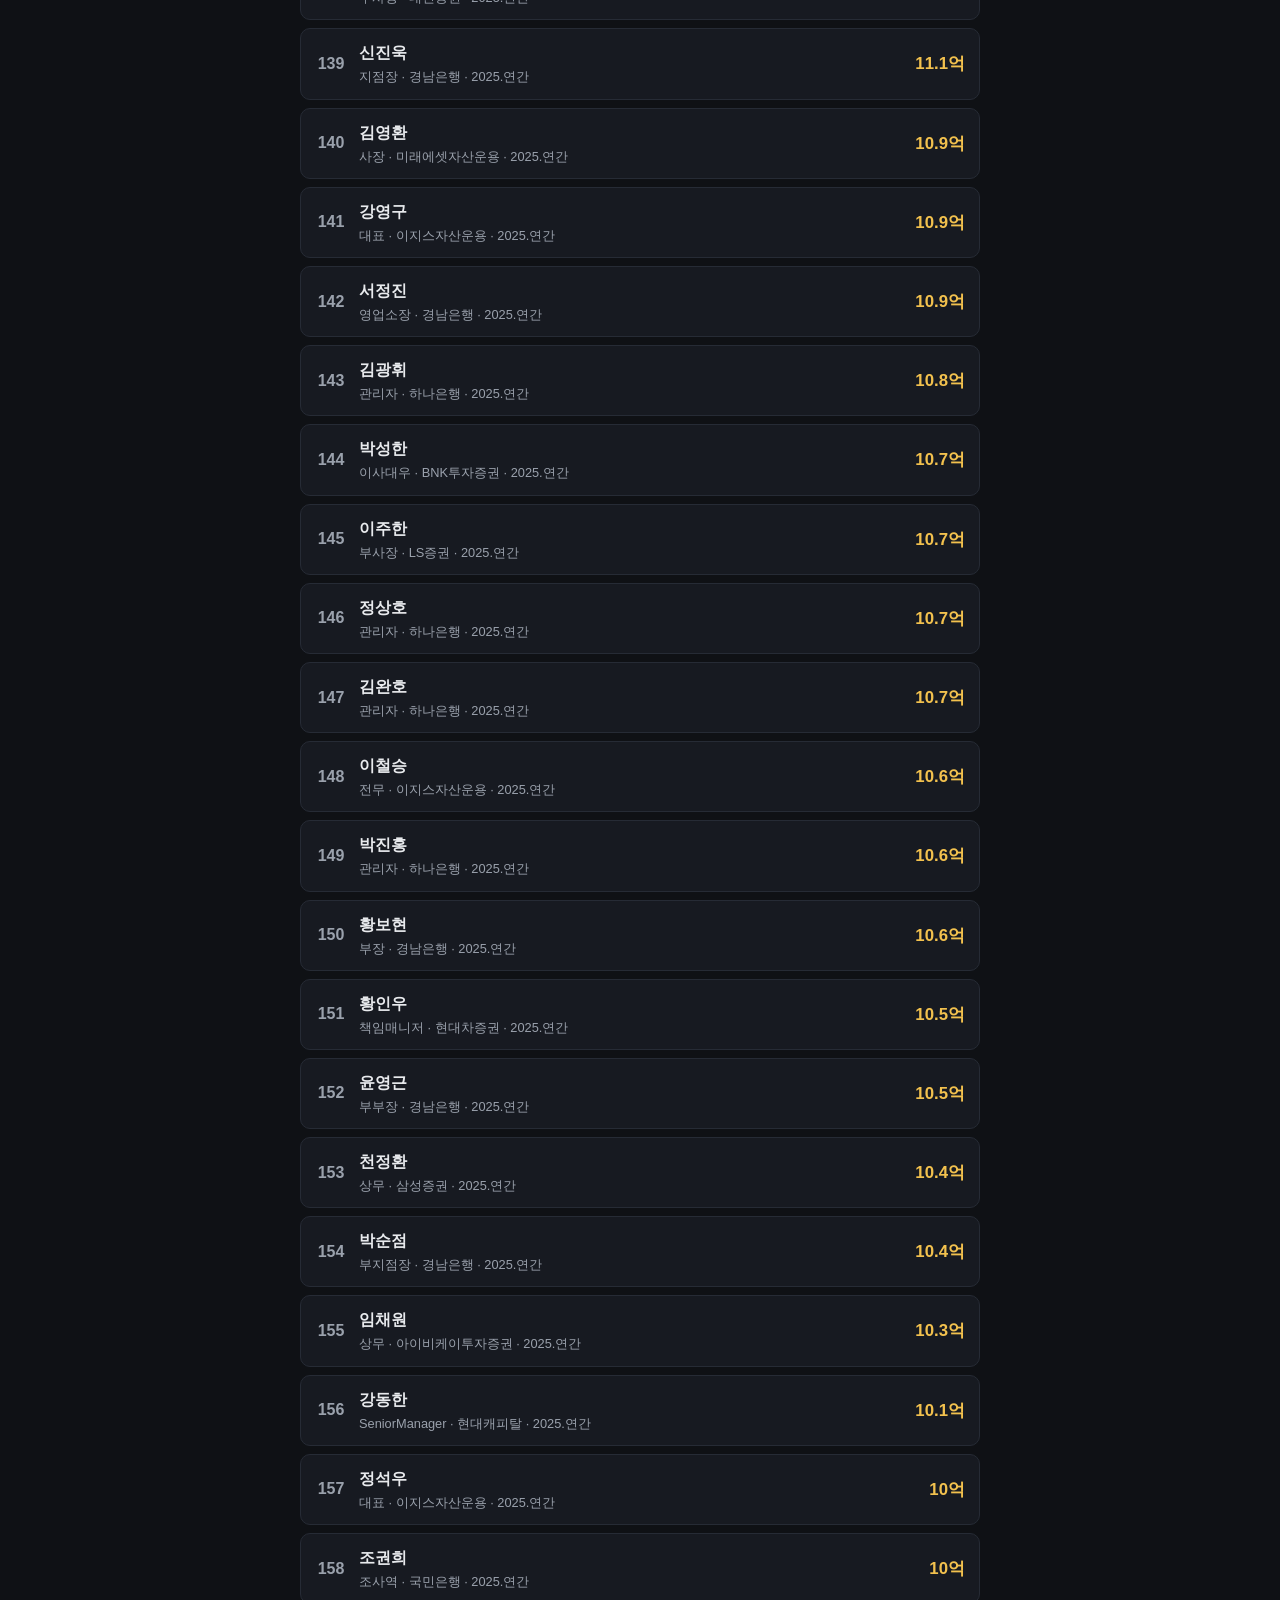
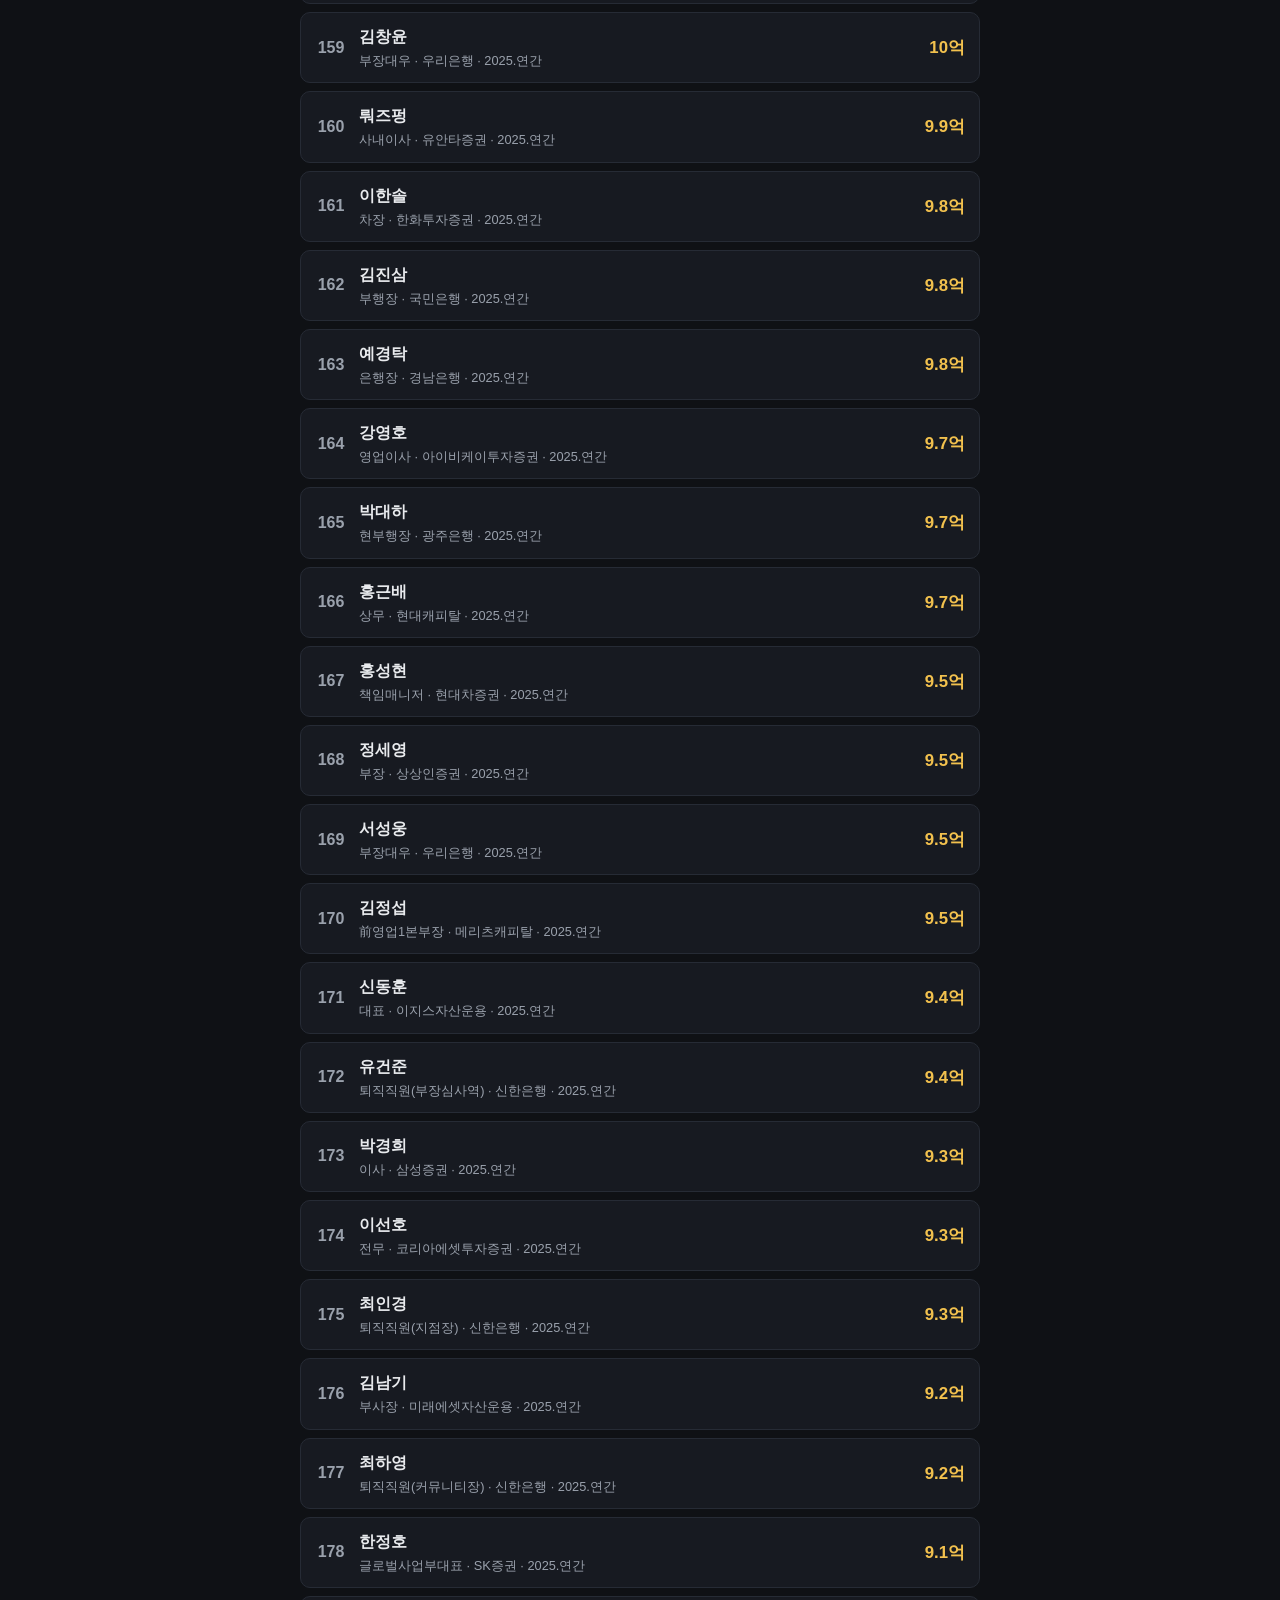
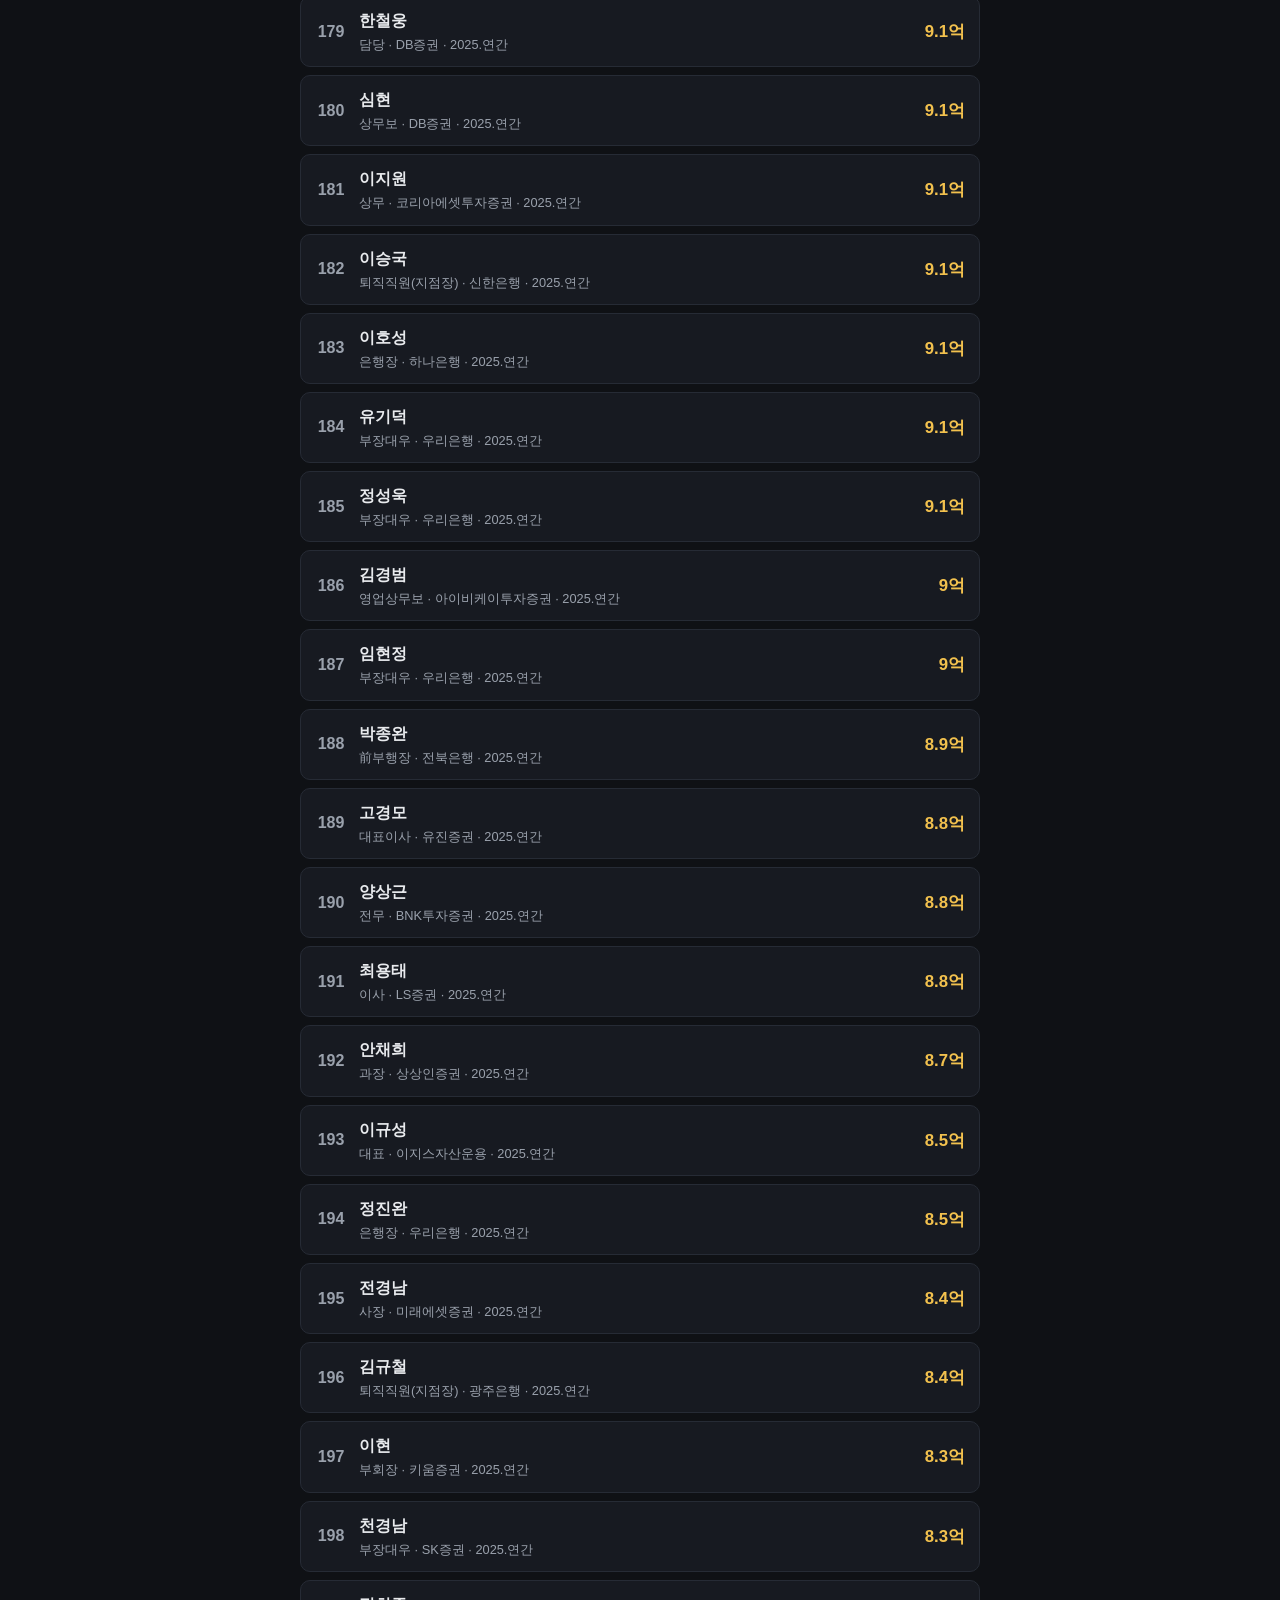
==== commit 73184517: "Add name/company search across all periods Typing in the search box searches every collected period " ====
--- a/docs/index.html
+++ b/docs/index.html
@@ -16,8 +16,18 @@
   </header>
 
   <main>
+    <div class="search-row">
+      <input
+        type="search"
+        id="searchInput"
+        class="search-input"
+        placeholder="이름 또는 회사명으로 검색 (예: 홍길동, 미래에셋)"
+        autocomplete="off"
+      />
+    </div>
+
     <div class="controls">
-      <label class="control">
+      <label class="control" id="periodControl">
         <span>기간</span>
         <select id="periodSelect"></select>
       </label>
--- a/docs/style.css
+++ b/docs/style.css
@@ -40,6 +40,39 @@
   max-width: 720px;
   margin: 0 auto;
   padding: 20px;
+}
+
+.search-row {
+  margin-bottom: 14px;
+}
+
+.search-input {
+  width: 100%;
+  background: var(--card);
+  color: var(--text);
+  border: 1px solid var(--border);
+  border-radius: 10px;
+  padding: 10px 14px;
+  font-size: 0.95rem;
+}
+
+.search-input::placeholder {
+  color: var(--muted);
+}
+
+.search-input:focus {
+  outline: none;
+  border-color: var(--accent-2);
+}
+
+#periodControl.disabled {
+  opacity: 0.4;
+  pointer-events: none;
+}
+
+.row .meta .period-tag {
+  color: var(--accent-2);
+  font-weight: 600;
 }
 
 .controls {
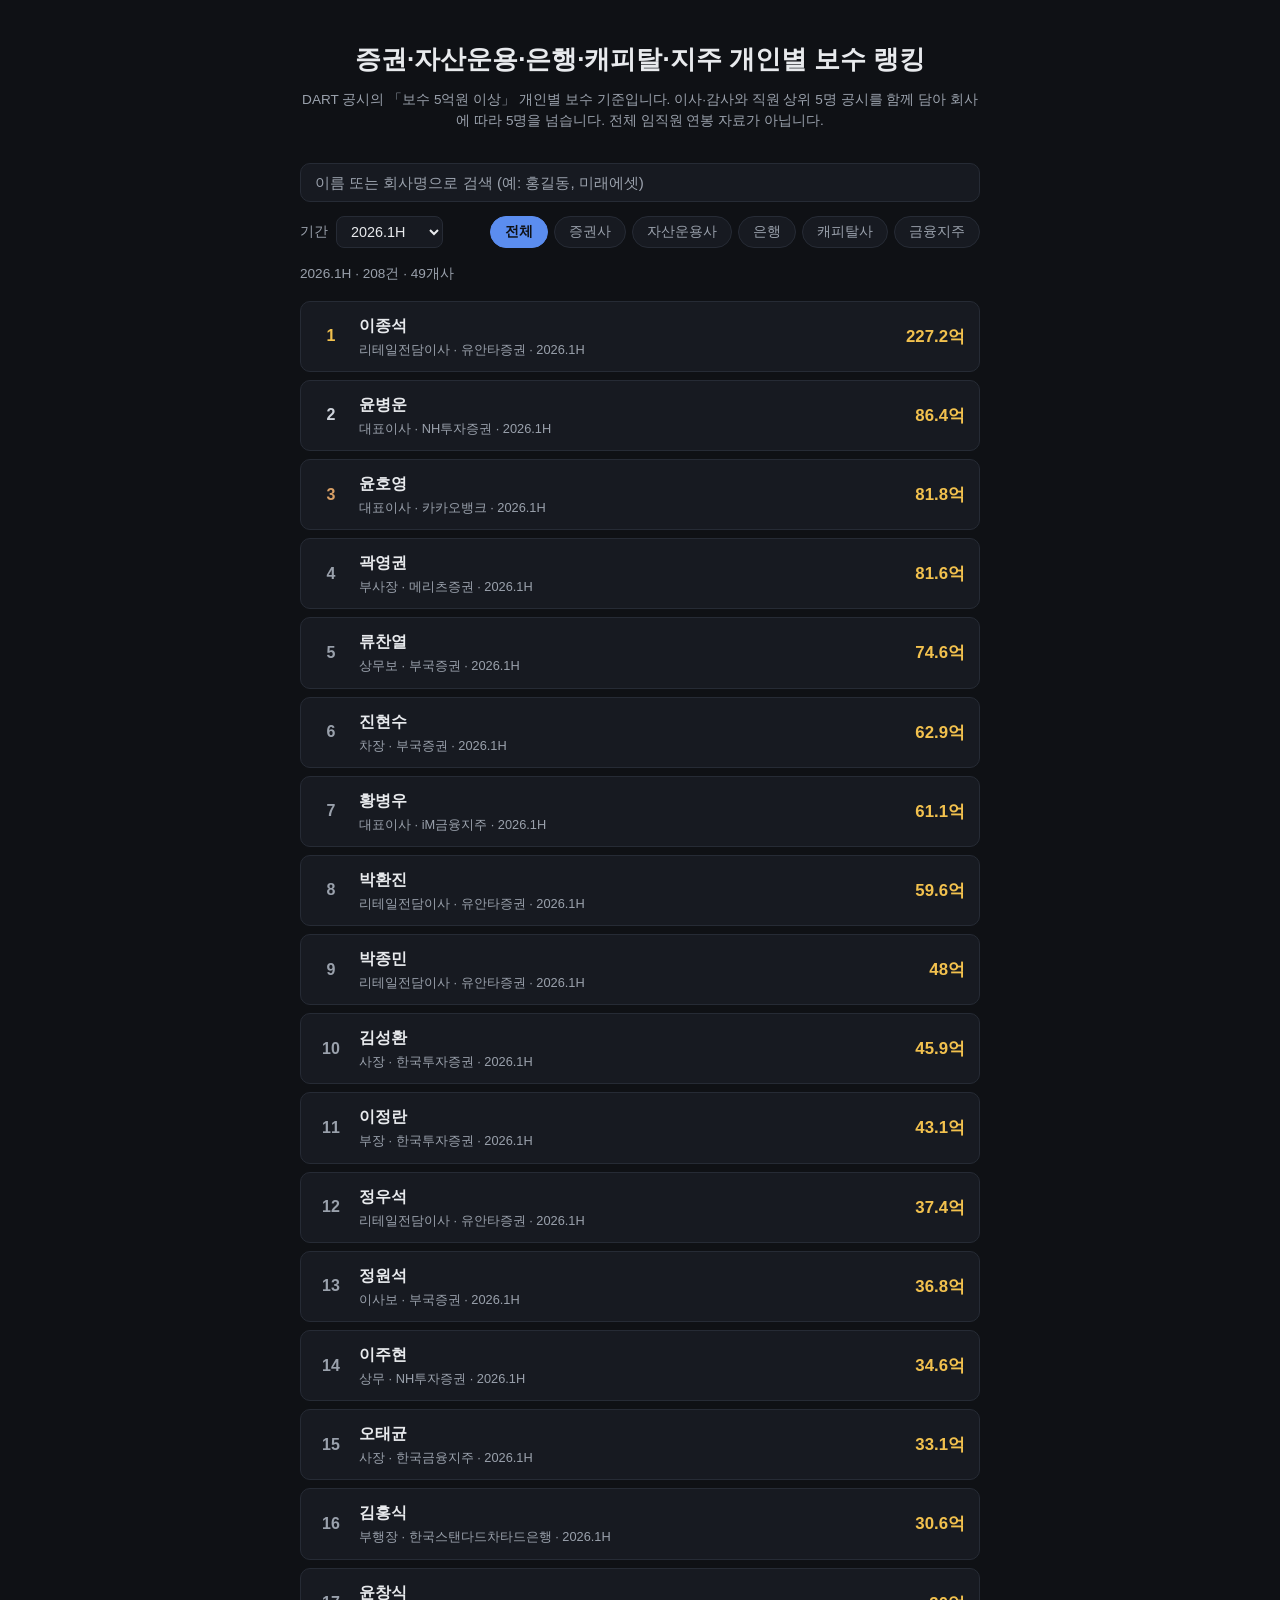
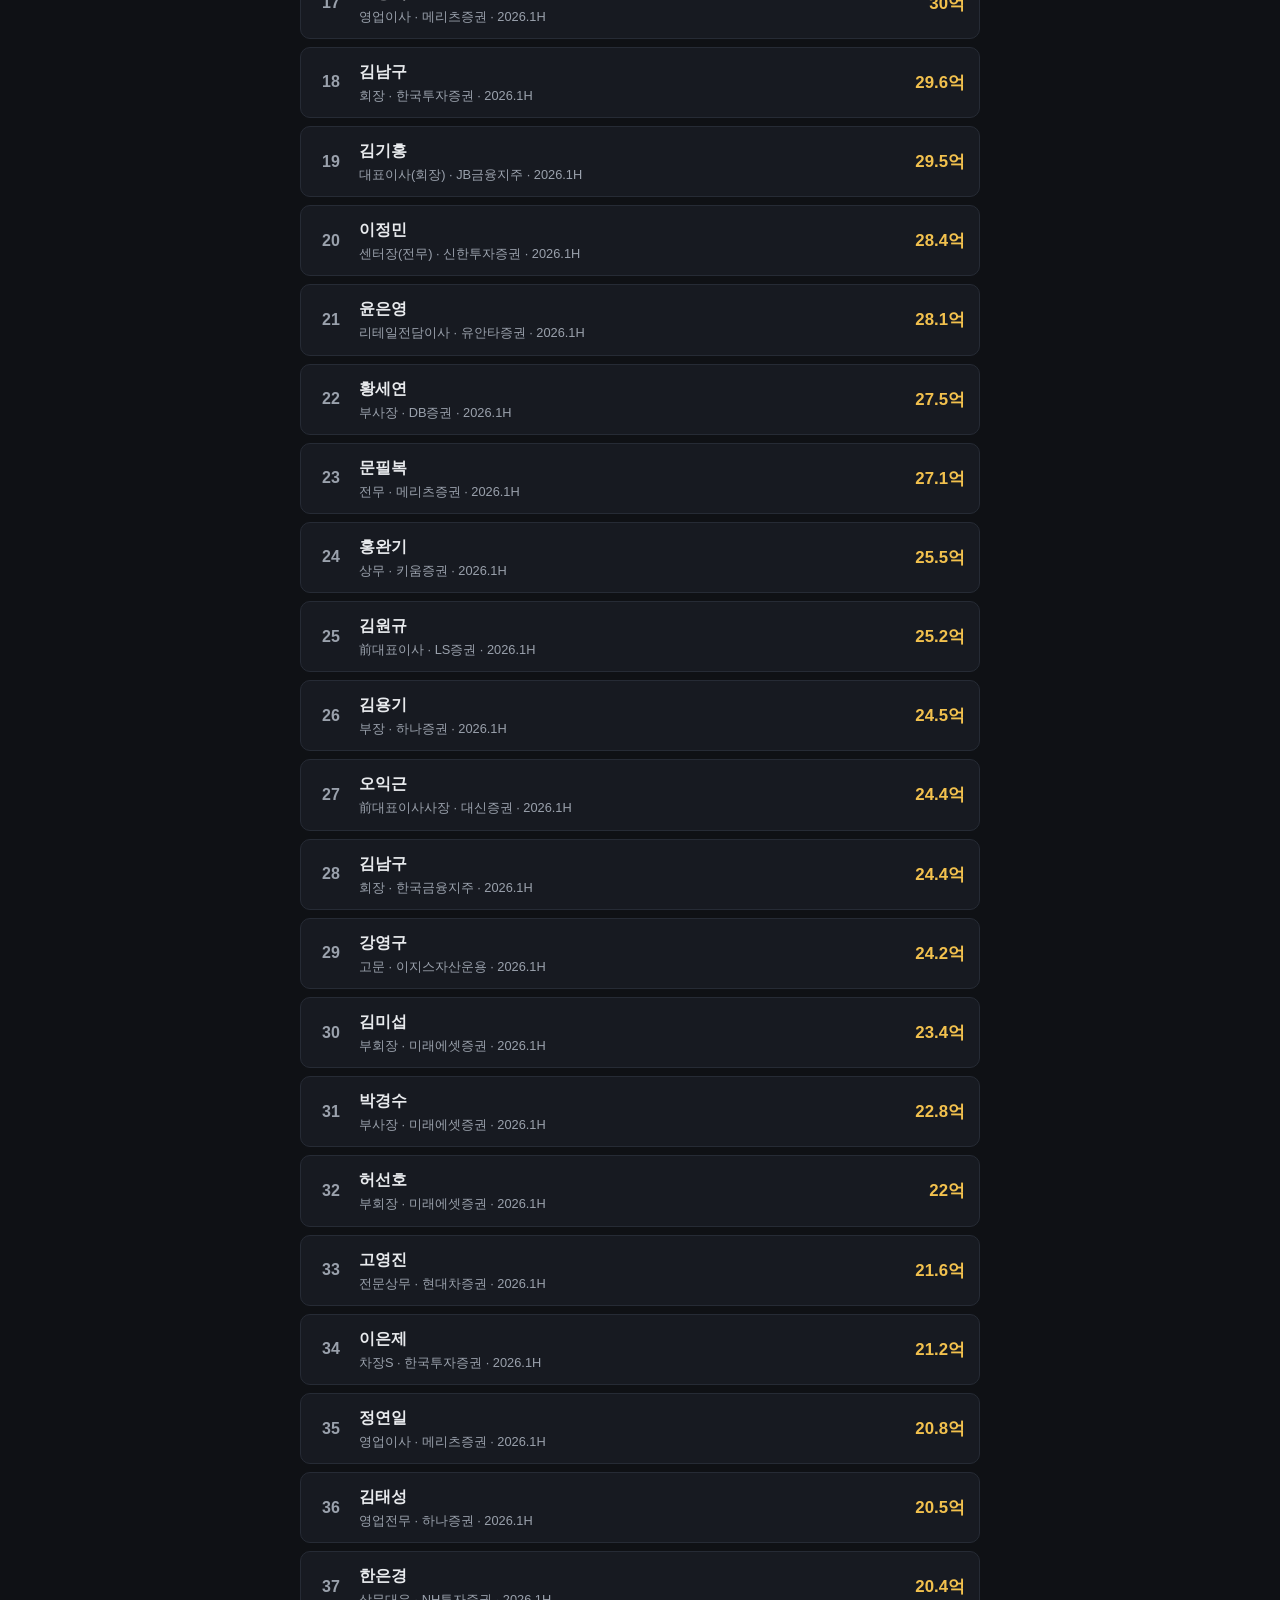
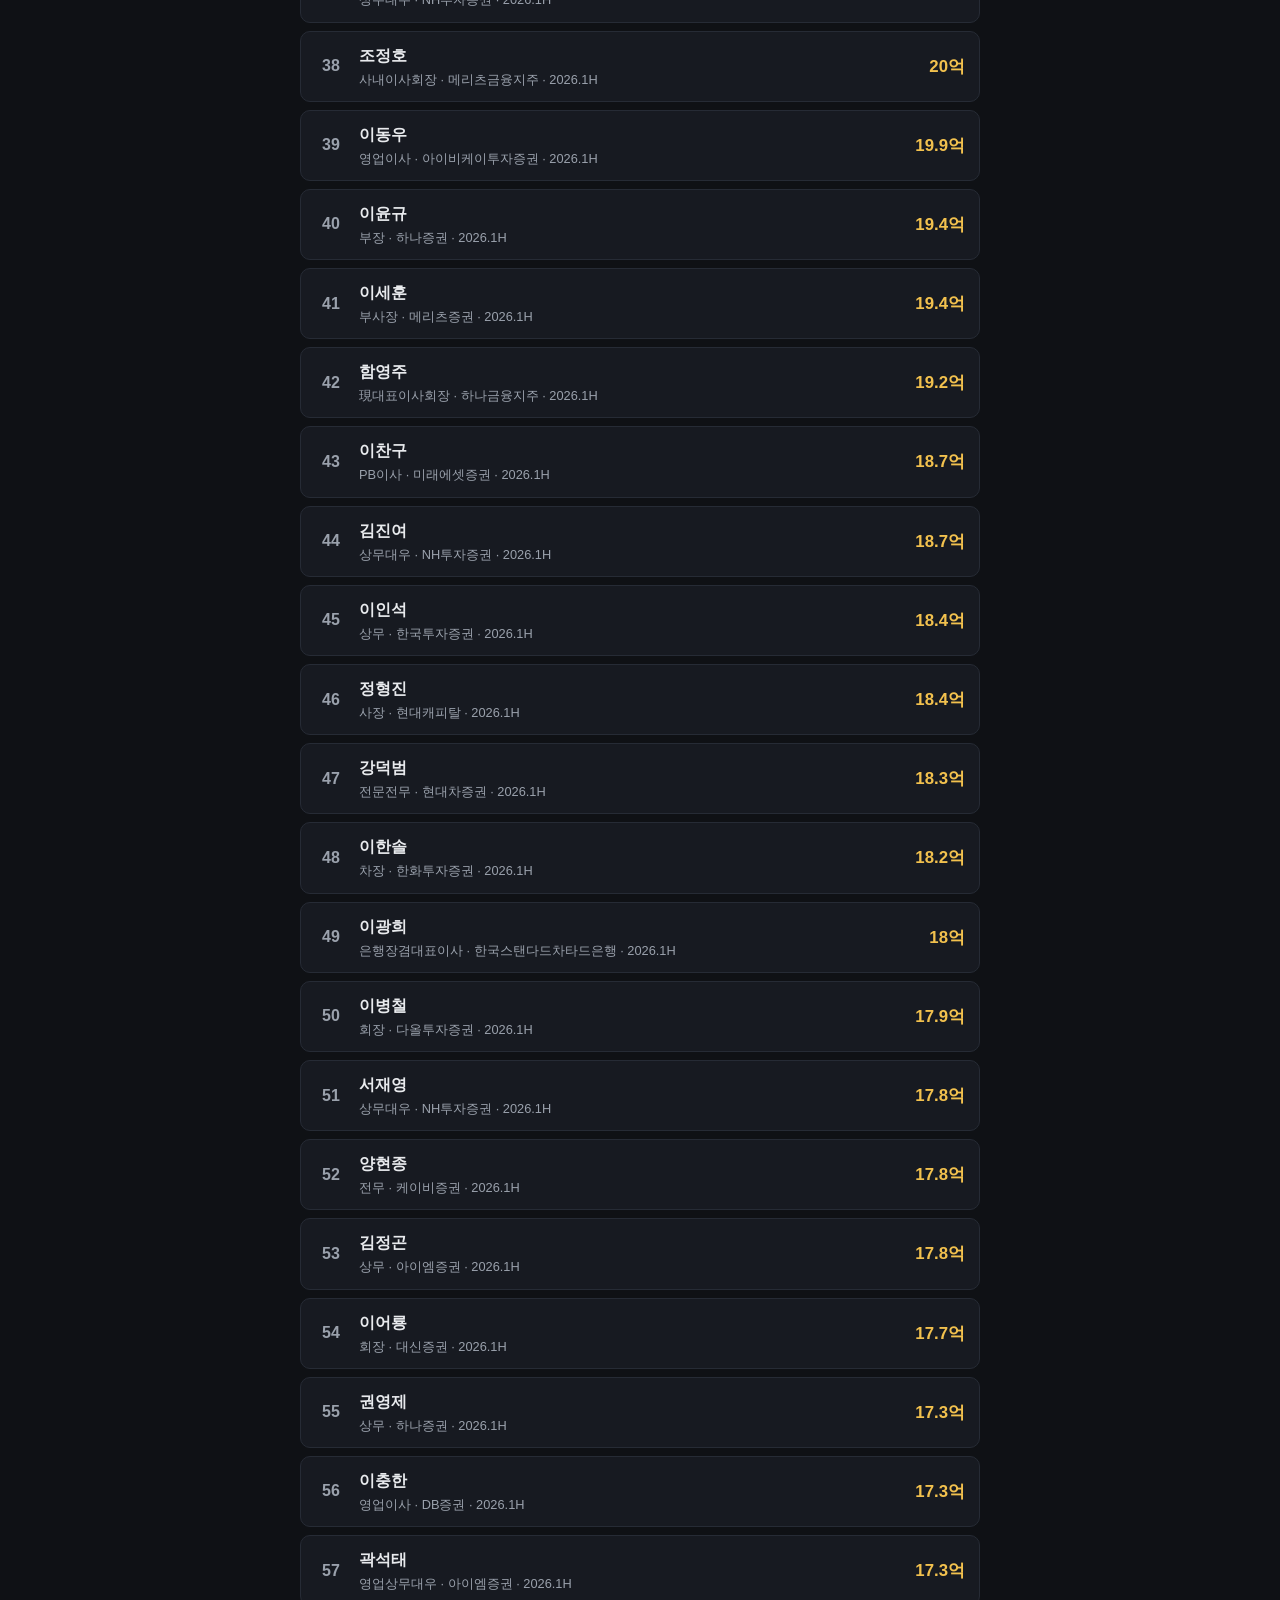
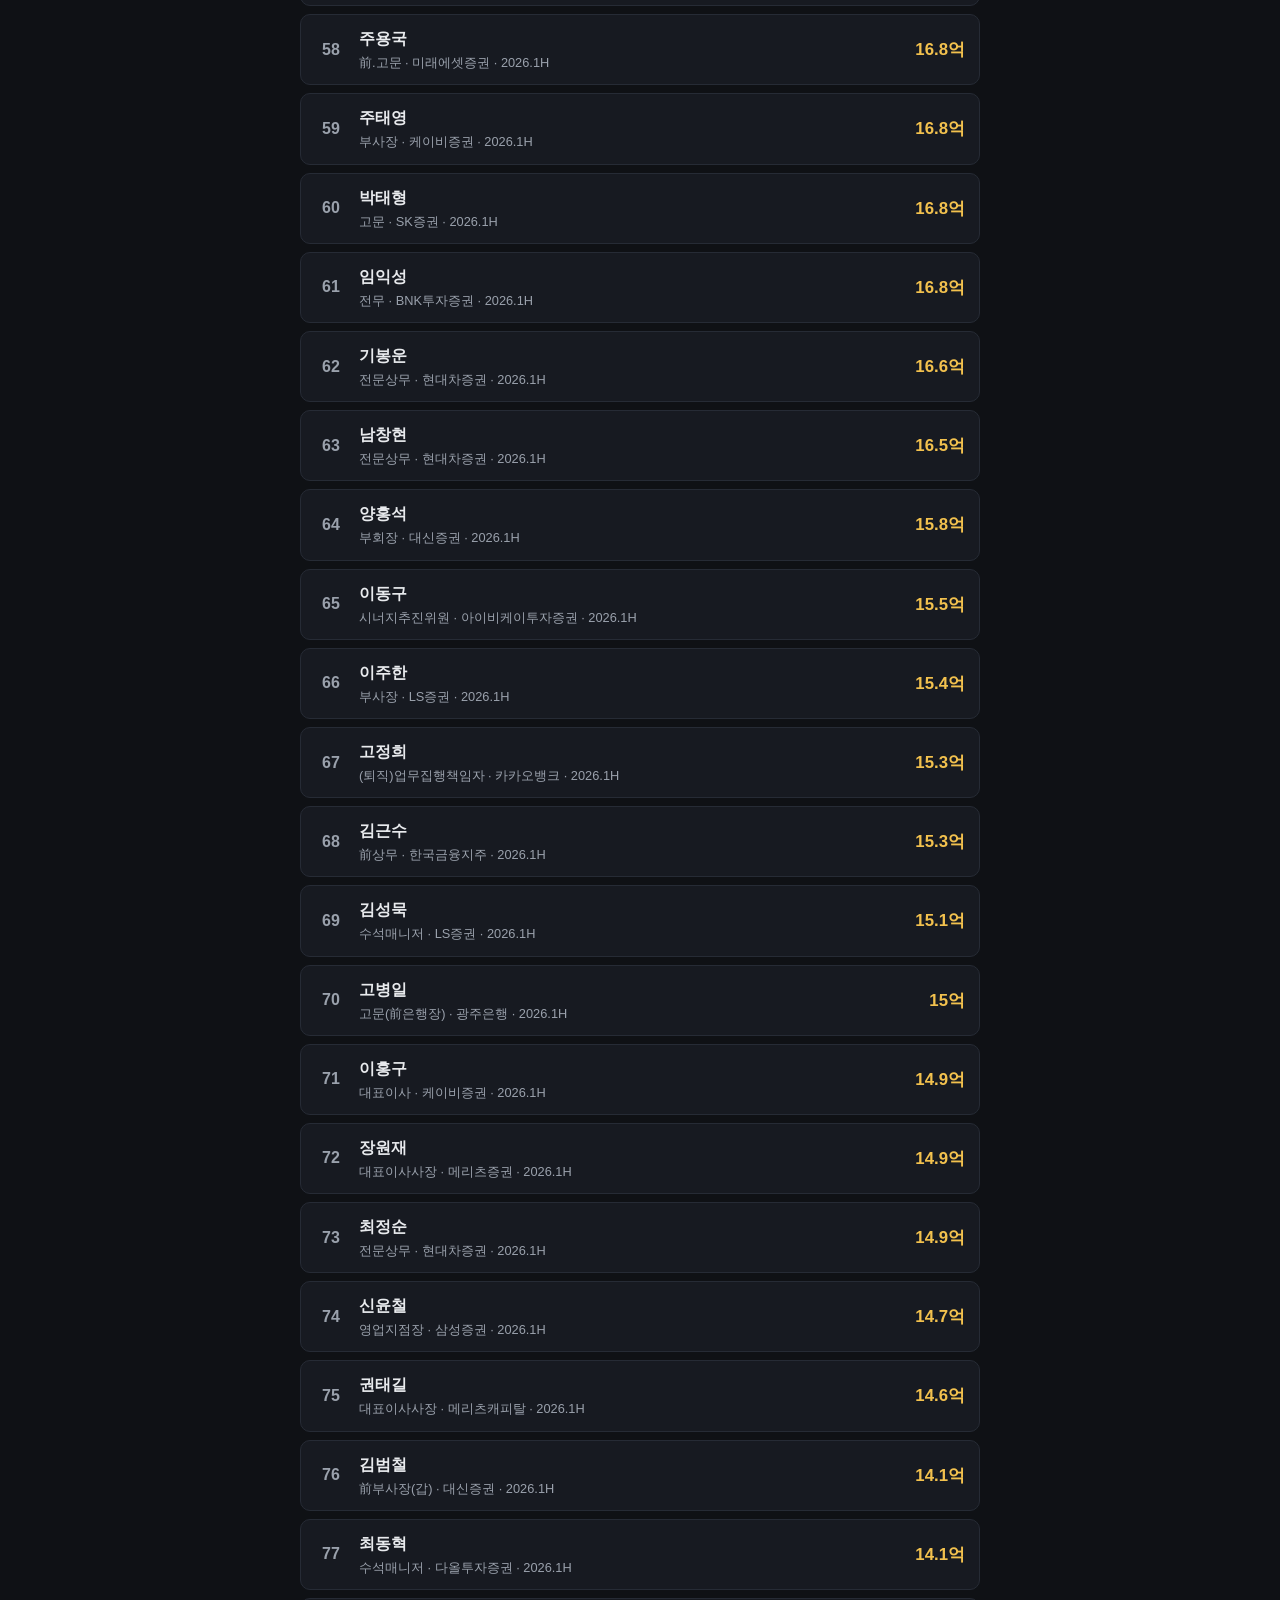
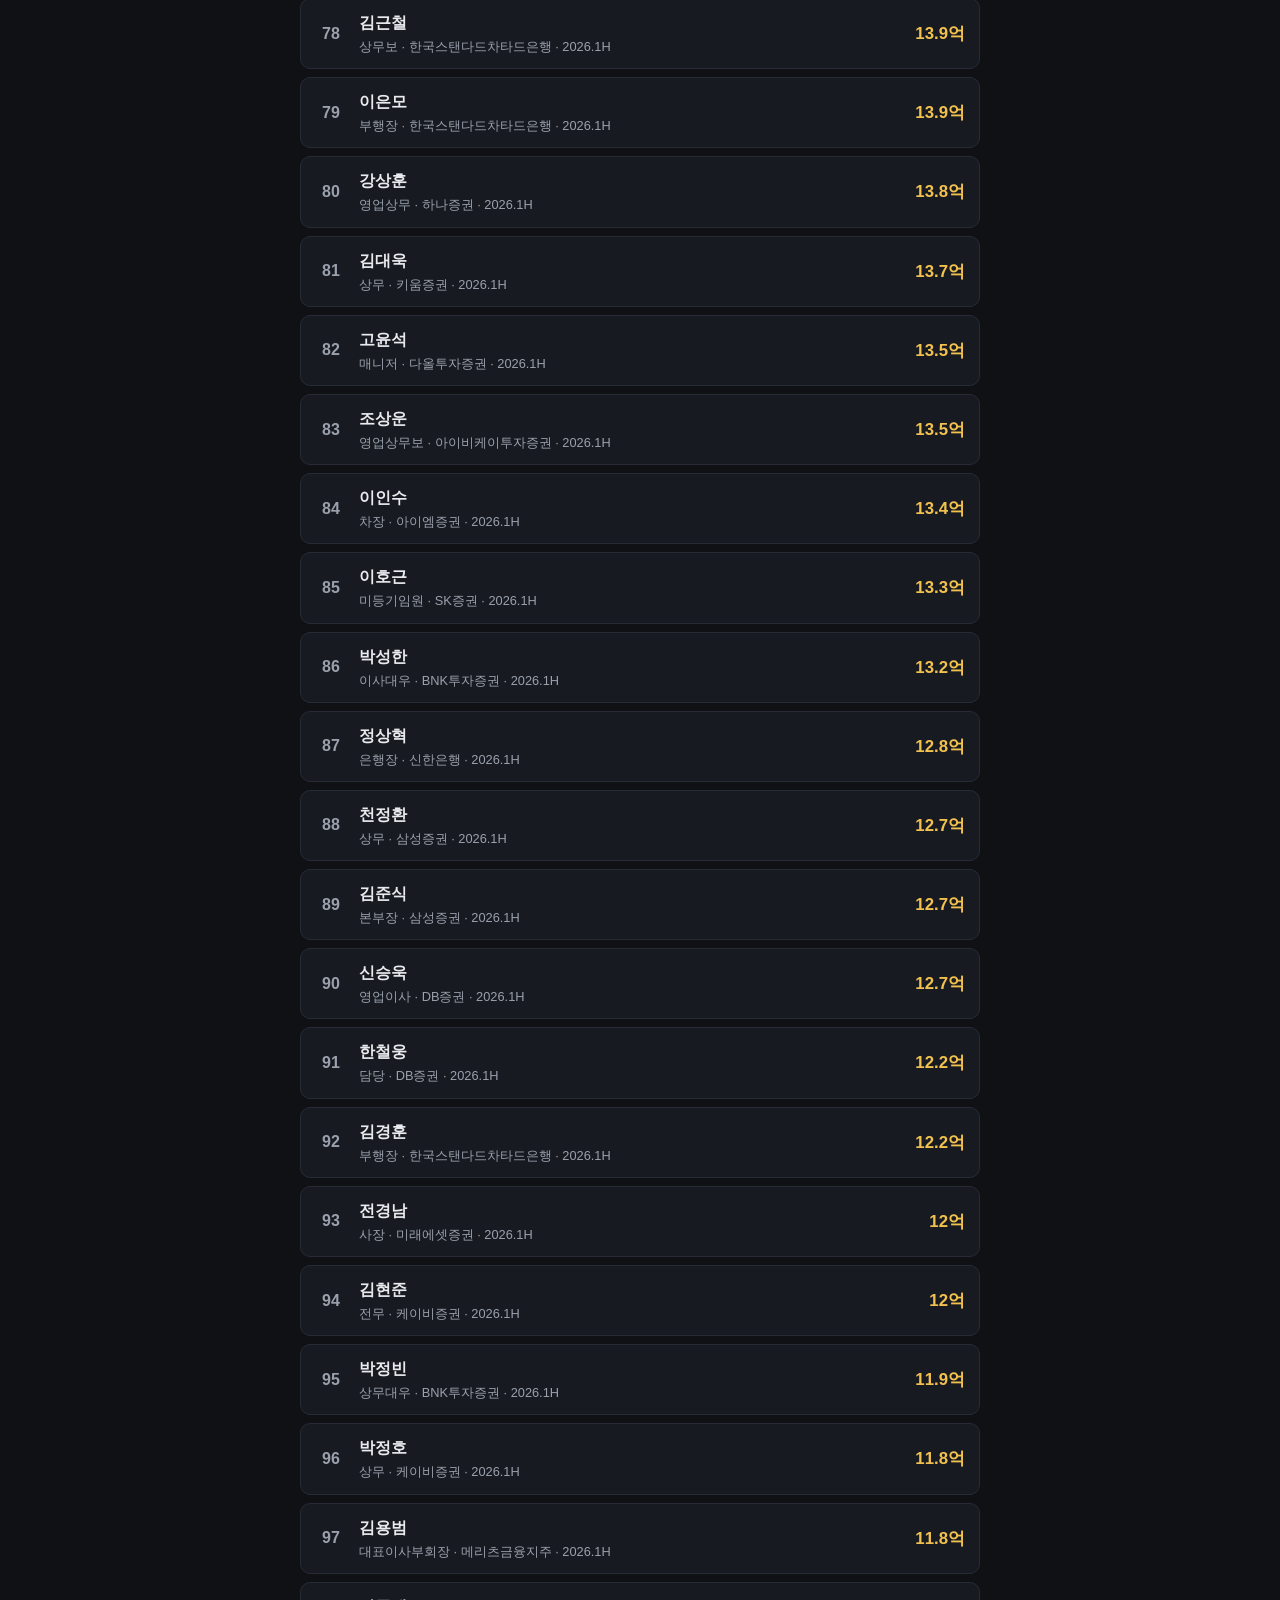
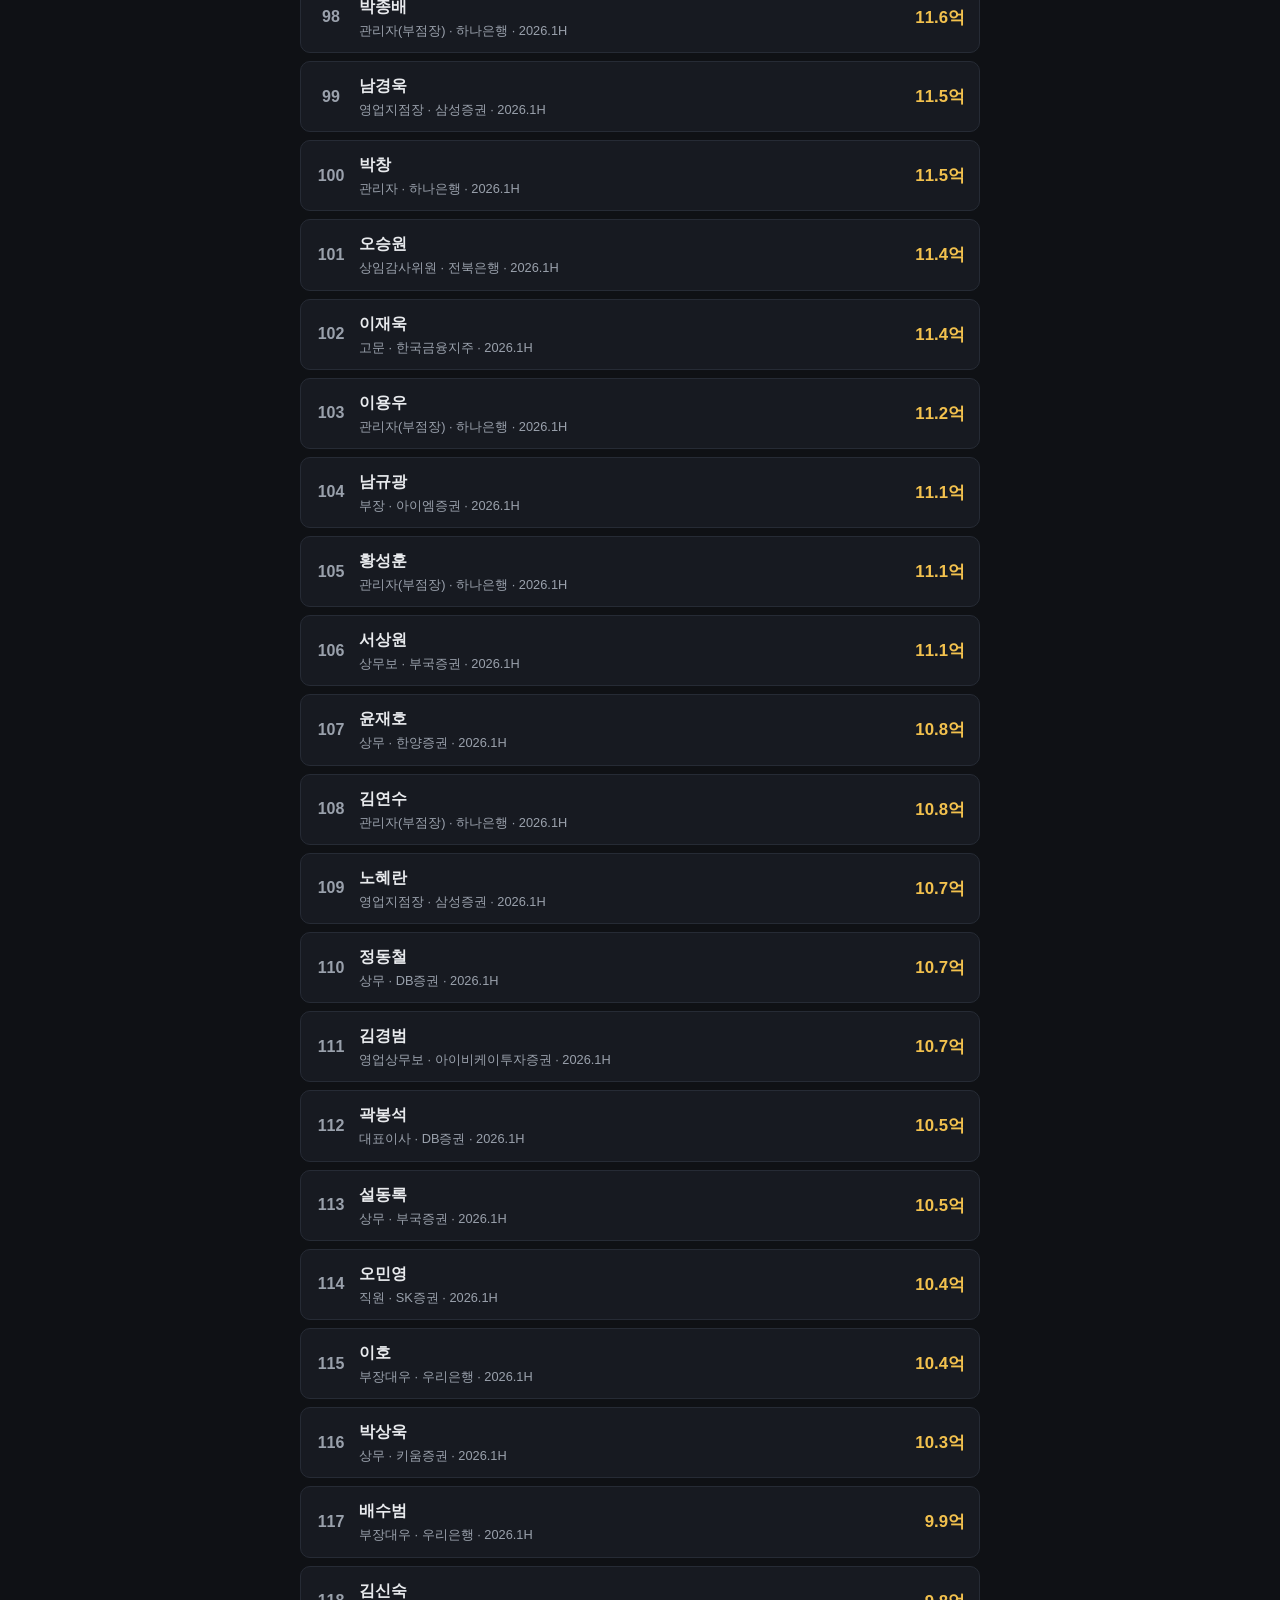
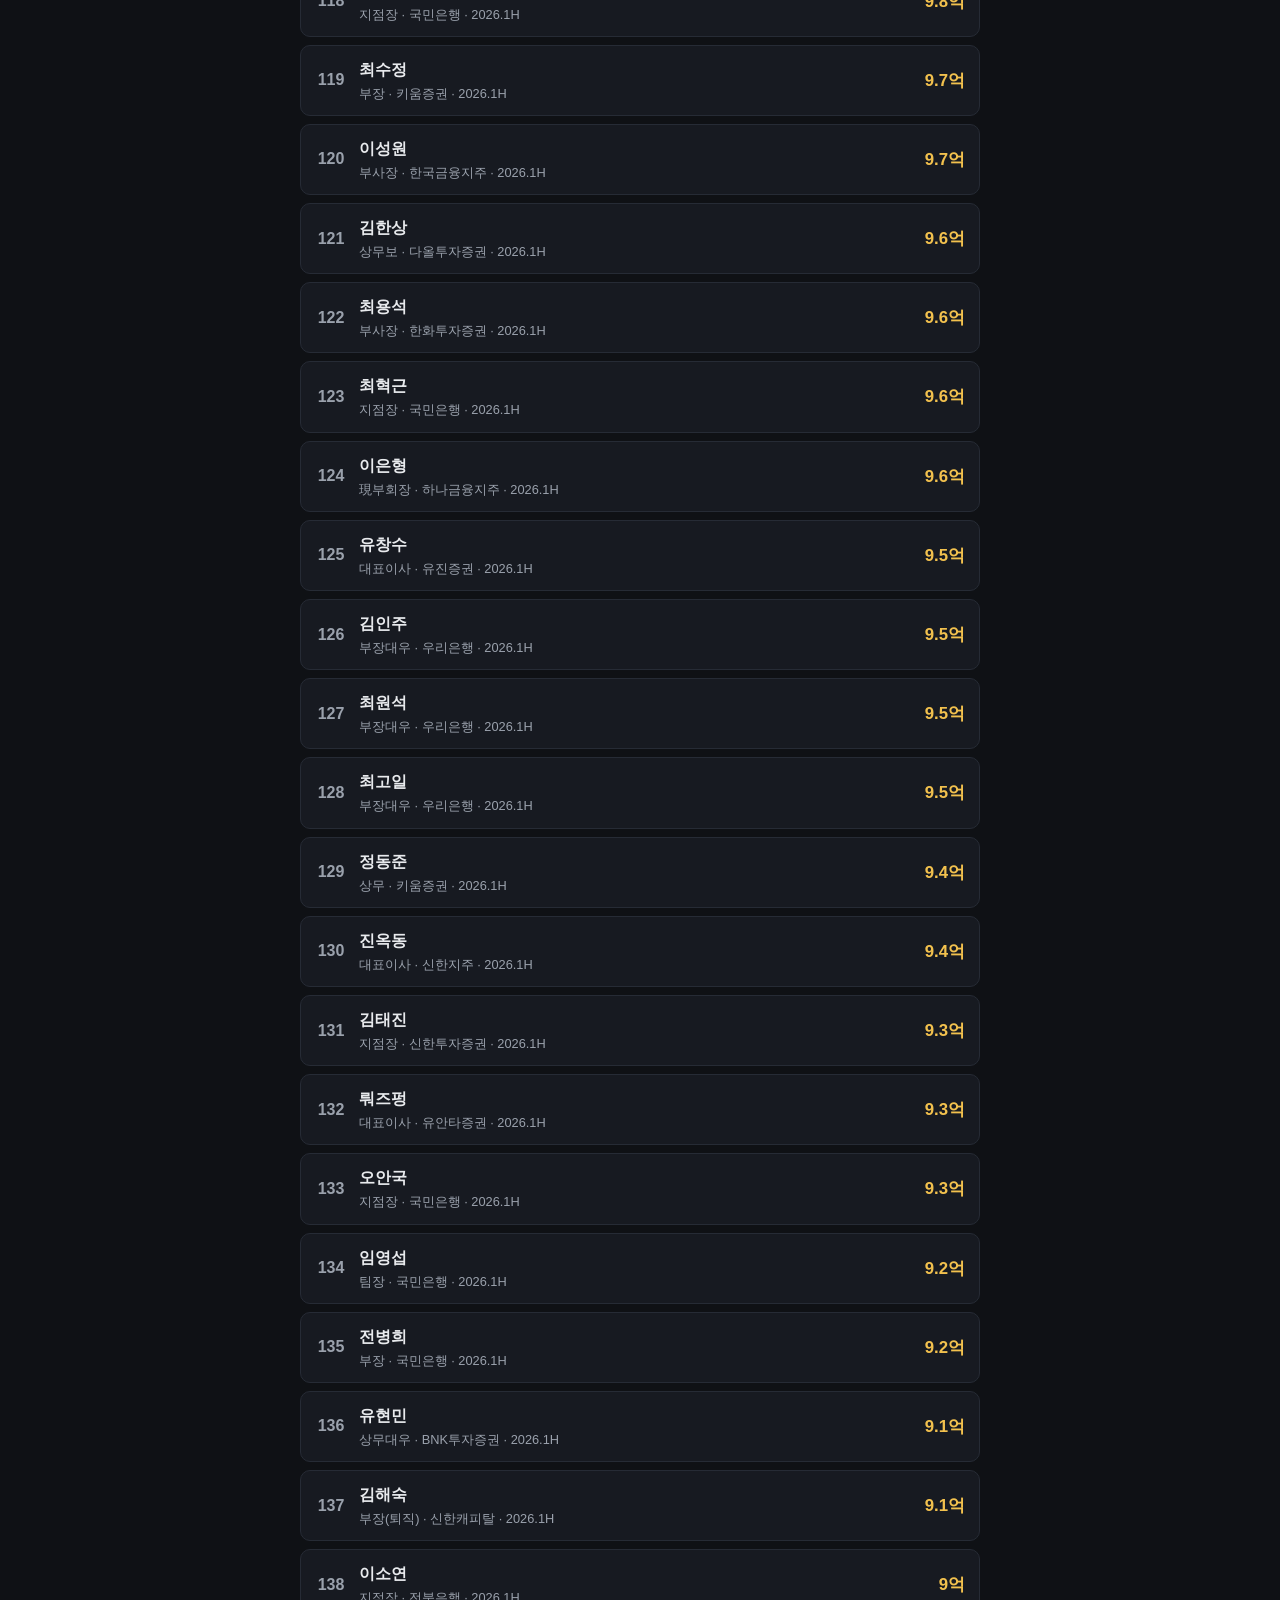
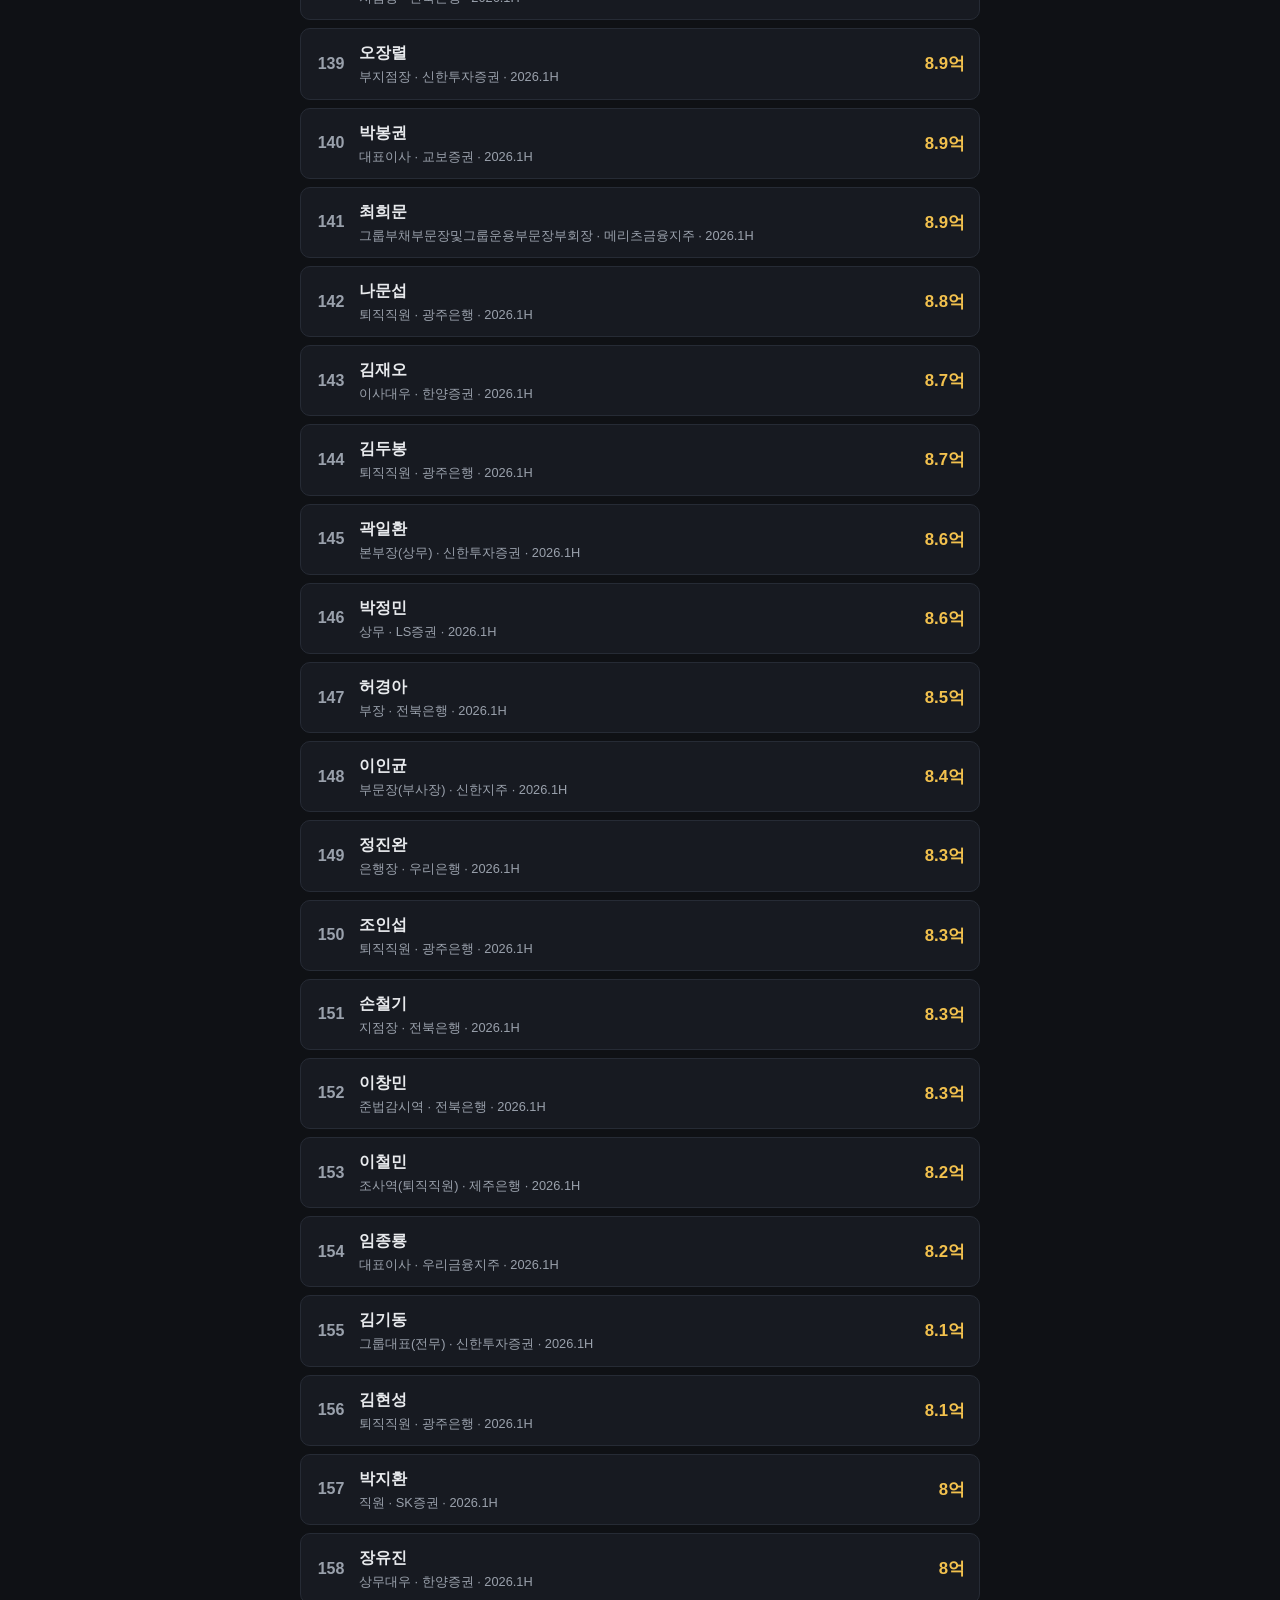
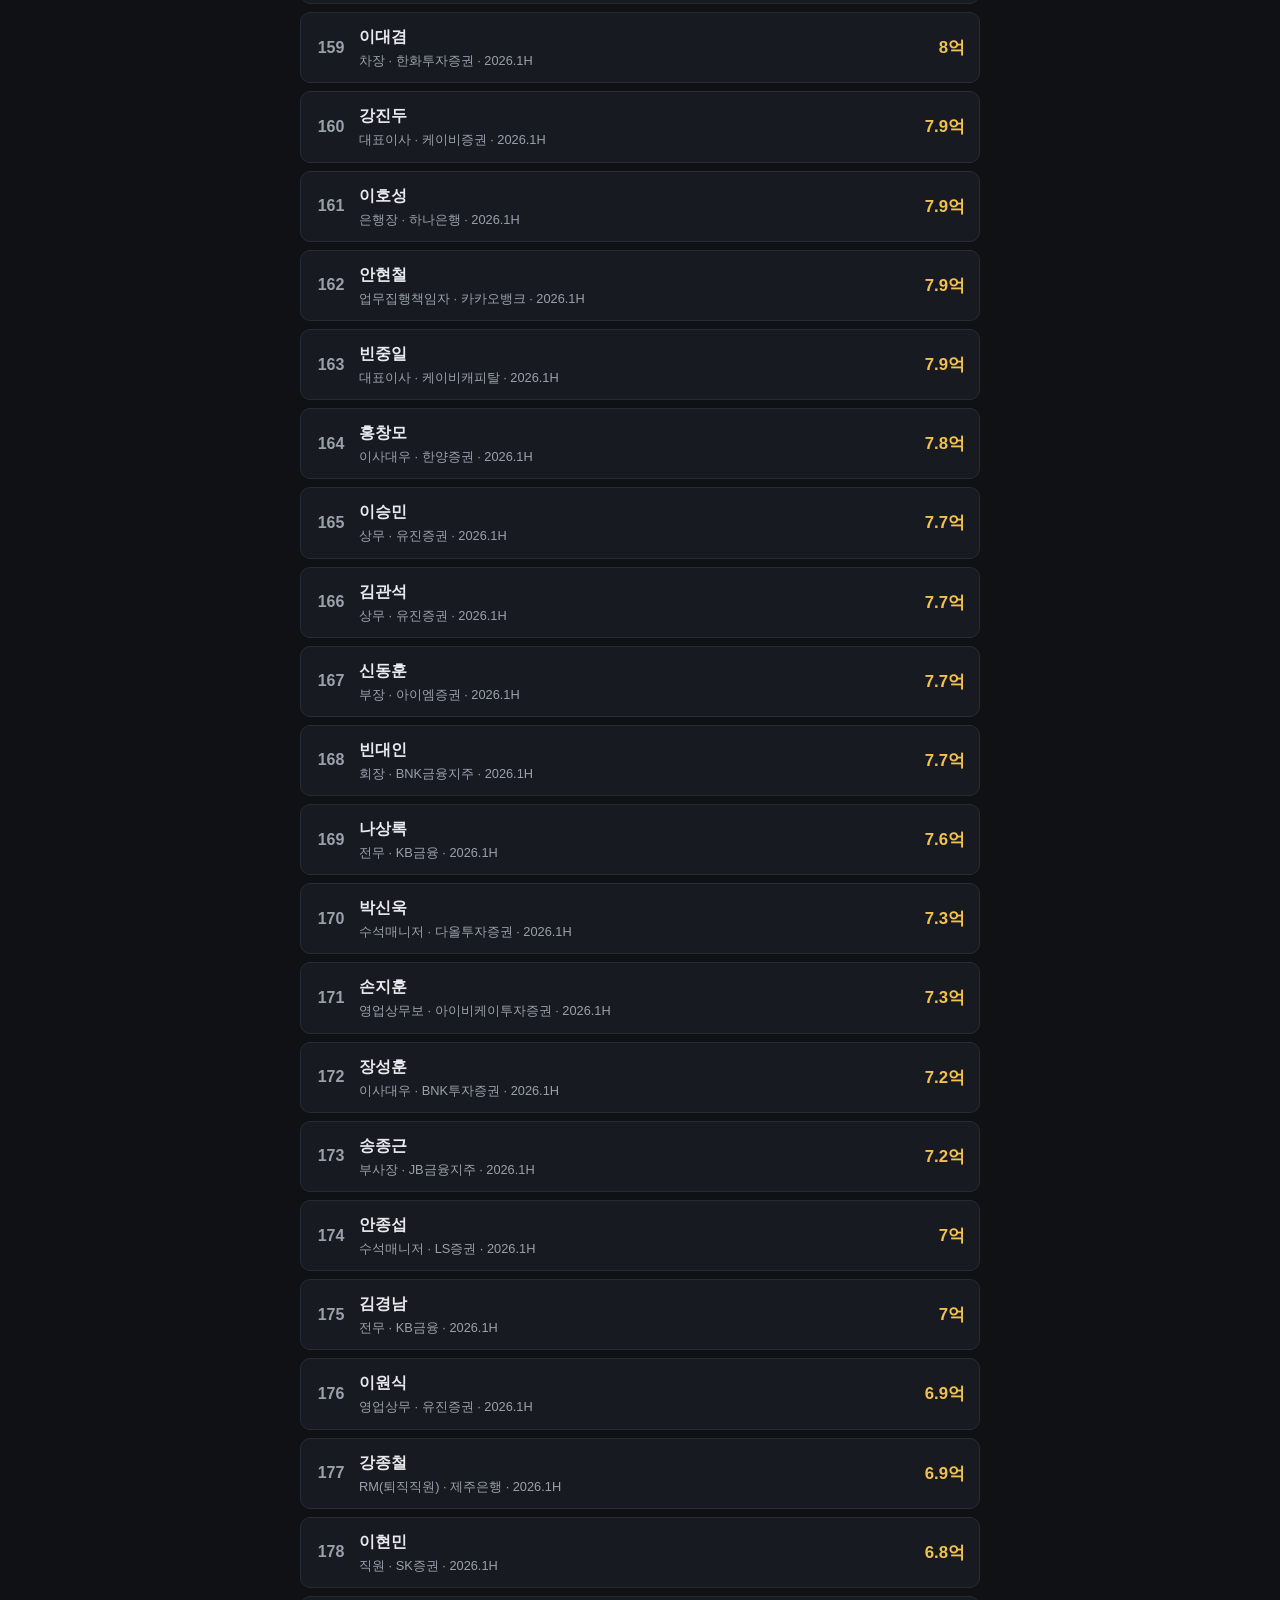
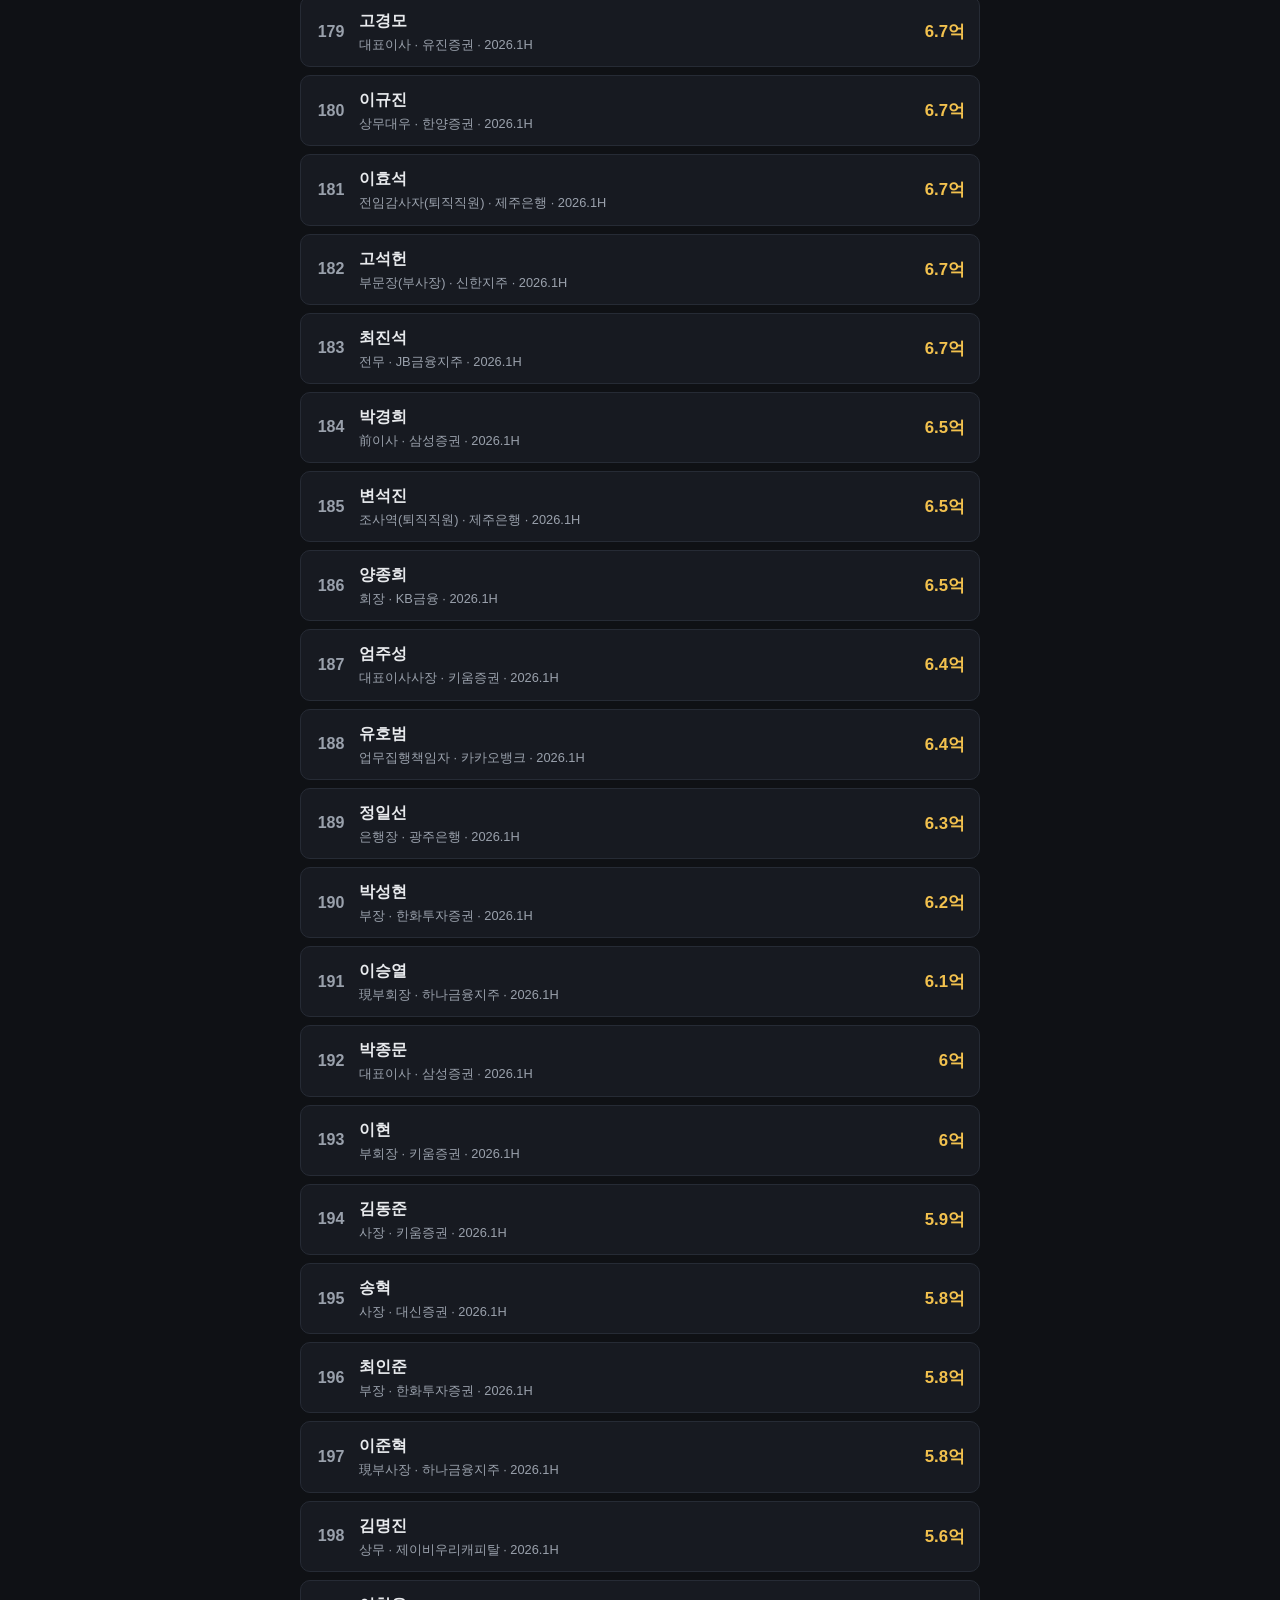
==== commit 54113cdd: "Add 금융지주 (financial holding companies) sector 10 major holding companies (KB금융, 신한지주, 하나금융지주, etc.)." ====
--- a/docs/index.html
+++ b/docs/index.html
@@ -3,12 +3,12 @@
 <head>
 <meta charset="UTF-8" />
 <meta name="viewport" content="width=device-width, initial-scale=1.0" />
-<title>증권·자산운용·은행·캐피탈 보수 랭킹</title>
+<title>증권·자산운용·은행·캐피탈·지주 보수 랭킹</title>
 <link rel="stylesheet" href="style.css" />
 </head>
 <body>
   <header class="hero">
-    <h1>증권·자산운용·은행·캐피탈 개인별 보수 랭킹</h1>
+    <h1>증권·자산운용·은행·캐피탈·지주 개인별 보수 랭킹</h1>
     <p class="note">
       DART 공시의 「보수 5억원 이상」 개인별 보수 기준입니다. 이사·감사와 직원 상위 5명 공시를 함께 담아
       회사에 따라 5명을 넘습니다. 전체 임직원 연봉 자료가 아닙니다.
@@ -37,6 +37,7 @@
         <button class="tab" data-sector="자산운용사">자산운용사</button>
         <button class="tab" data-sector="은행">은행</button>
         <button class="tab" data-sector="캐피탈사">캐피탈사</button>
+        <button class="tab" data-sector="금융지주">금융지주</button>
       </div>
     </div>
 
